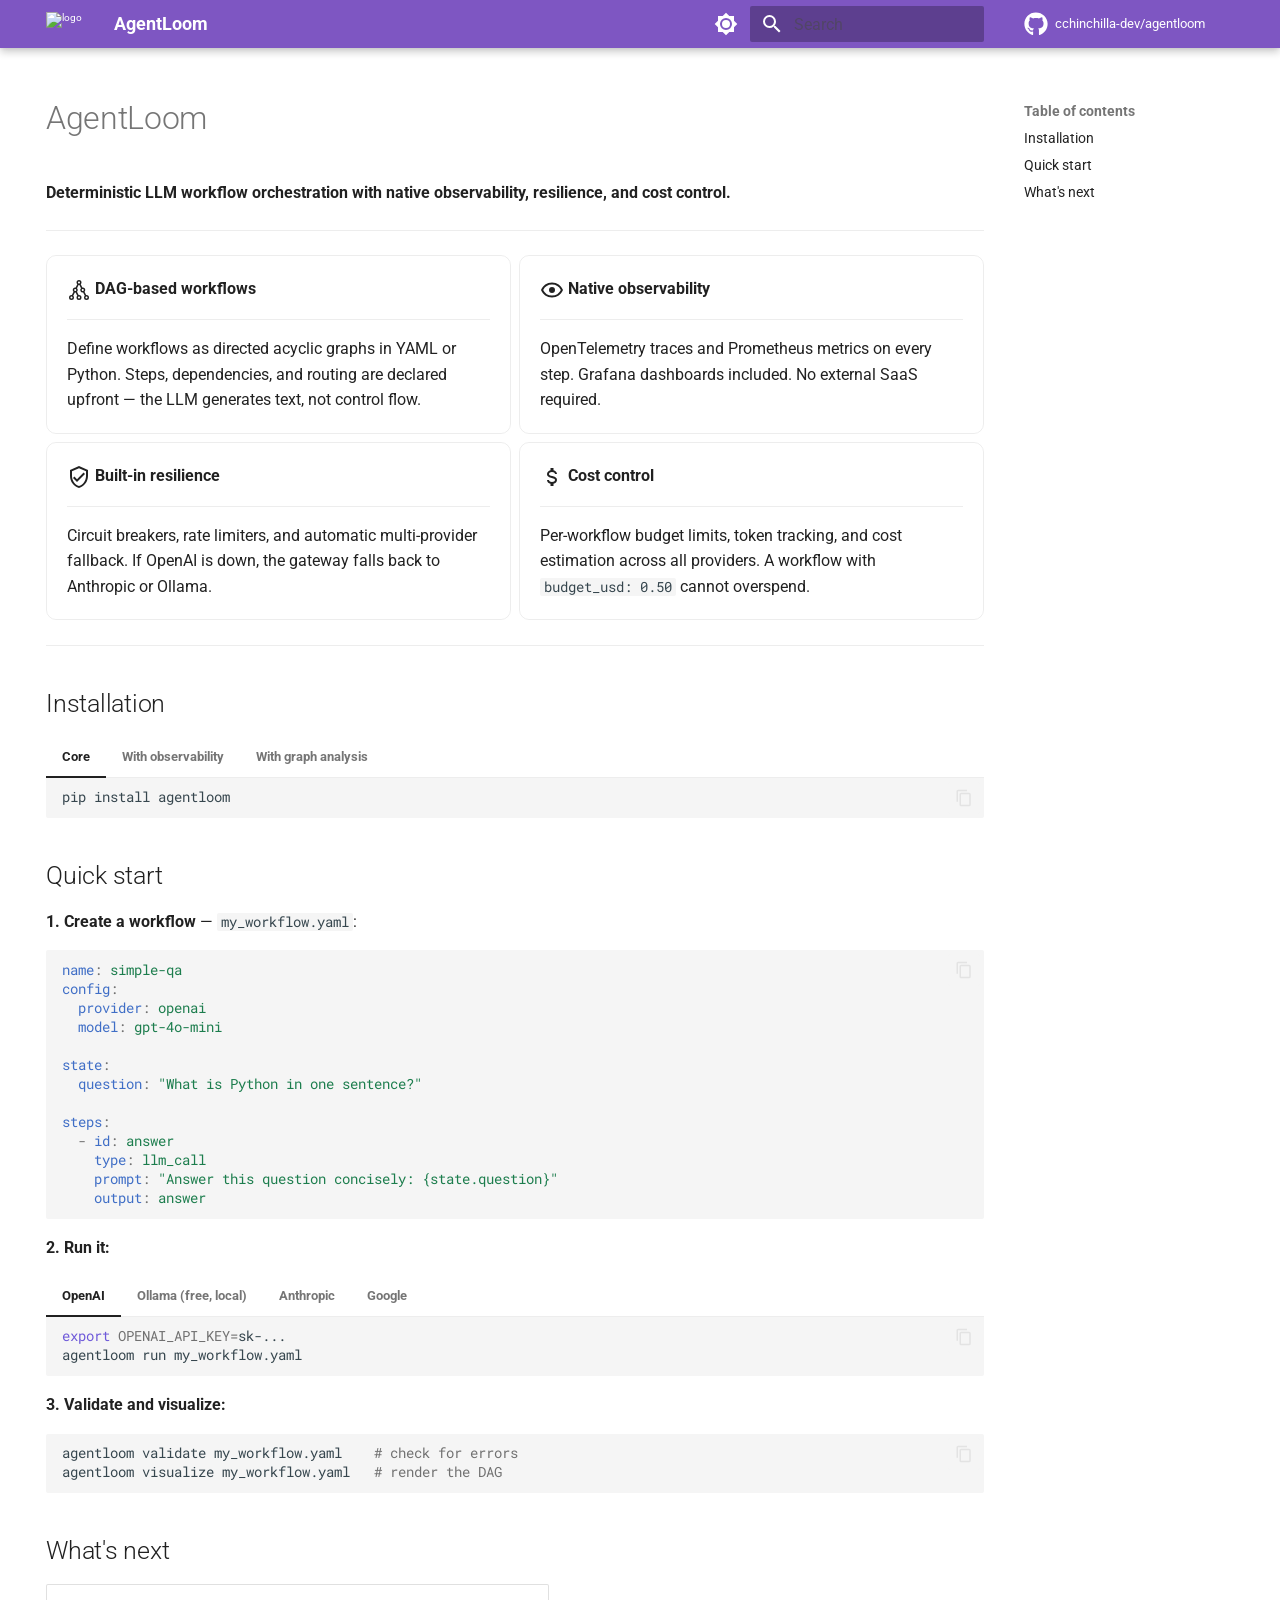
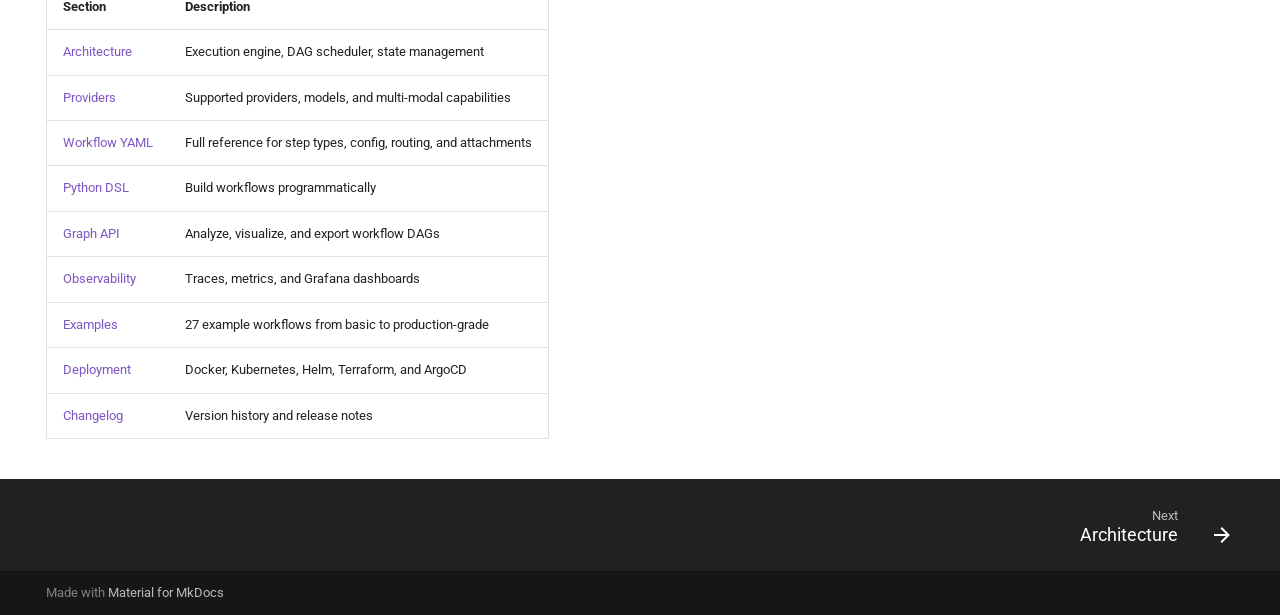
==== index.html @ bf131064 "Deployed 74ec02c with MkDocs version: 1.6.1" ====
<!doctype html>
<html lang="en" class="no-js">
  <head>
    
      <meta charset="utf-8">
      <meta name="viewport" content="width=device-width,initial-scale=1">
      
        <meta name="description" content="Deterministic LLM workflow orchestration with native observability, resilience, and cost control.">
      
      
      
        <link rel="canonical" href="https://cchinchilla-dev.github.io/agentloom/">
      
      
      
        <link rel="next" href="architecture/">
      
      
        
      
      
      <link rel="icon" href="images/logo_transparecy.png">
      <meta name="generator" content="mkdocs-1.6.1, mkdocs-material-9.7.6">
    
    
      
        <title>AgentLoom</title>
      
    
    
      <link rel="stylesheet" href="assets/stylesheets/main.484c7ddc.min.css">
      
        
        <link rel="stylesheet" href="assets/stylesheets/palette.ab4e12ef.min.css">
      
      


    
    
      
    
    
      
        
        
        <link rel="preconnect" href="https://fonts.gstatic.com" crossorigin>
        <link rel="stylesheet" href="https://fonts.googleapis.com/css?family=Roboto:300,300i,400,400i,700,700i%7CRoboto+Mono:400,400i,700,700i&display=fallback">
        <style>:root{--md-text-font:"Roboto";--md-code-font:"Roboto Mono"}</style>
      
    
    
      <link rel="stylesheet" href="stylesheets/extra.css">
    
    <script>__md_scope=new URL(".",location),__md_hash=e=>[...e].reduce(((e,_)=>(e<<5)-e+_.charCodeAt(0)),0),__md_get=(e,_=localStorage,t=__md_scope)=>JSON.parse(_.getItem(t.pathname+"."+e)),__md_set=(e,_,t=localStorage,a=__md_scope)=>{try{t.setItem(a.pathname+"."+e,JSON.stringify(_))}catch(e){}}</script>
    
      

    
    
  </head>
  
  
    
    
      
    
    
    
    
    <body dir="ltr" data-md-color-scheme="default" data-md-color-primary="deep-purple" data-md-color-accent="amber">
  
    
    <input class="md-toggle" data-md-toggle="drawer" type="checkbox" id="__drawer" autocomplete="off">
    <input class="md-toggle" data-md-toggle="search" type="checkbox" id="__search" autocomplete="off">
    <label class="md-overlay" for="__drawer"></label>
    <div data-md-component="skip">
      
        
        <a href="#agentloom" class="md-skip">
          Skip to content
        </a>
      
    </div>
    <div data-md-component="announce">
      
    </div>
    
    
      

  

<header class="md-header md-header--shadow" data-md-component="header">
  <nav class="md-header__inner md-grid" aria-label="Header">
    <a href="." title="AgentLoom" class="md-header__button md-logo" aria-label="AgentLoom" data-md-component="logo">
      
  <img src="images/logo_transparecy.png" alt="logo">

    </a>
    <label class="md-header__button md-icon" for="__drawer">
      
      <svg xmlns="http://www.w3.org/2000/svg" viewBox="0 0 24 24"><path d="M3 6h18v2H3zm0 5h18v2H3zm0 5h18v2H3z"/></svg>
    </label>
    <div class="md-header__title" data-md-component="header-title">
      <div class="md-header__ellipsis">
        <div class="md-header__topic">
          <span class="md-ellipsis">
            AgentLoom
          </span>
        </div>
        <div class="md-header__topic" data-md-component="header-topic">
          <span class="md-ellipsis">
            
              Getting Started
            
          </span>
        </div>
      </div>
    </div>
    
      
        <form class="md-header__option" data-md-component="palette">
  
    
    
    
    <input class="md-option" data-md-color-media="" data-md-color-scheme="default" data-md-color-primary="deep-purple" data-md-color-accent="amber"  aria-label="Switch to dark mode"  type="radio" name="__palette" id="__palette_0">
    
      <label class="md-header__button md-icon" title="Switch to dark mode" for="__palette_1" hidden>
        <svg xmlns="http://www.w3.org/2000/svg" viewBox="0 0 24 24"><path d="M12 8a4 4 0 0 0-4 4 4 4 0 0 0 4 4 4 4 0 0 0 4-4 4 4 0 0 0-4-4m0 10a6 6 0 0 1-6-6 6 6 0 0 1 6-6 6 6 0 0 1 6 6 6 6 0 0 1-6 6m8-9.31V4h-4.69L12 .69 8.69 4H4v4.69L.69 12 4 15.31V20h4.69L12 23.31 15.31 20H20v-4.69L23.31 12z"/></svg>
      </label>
    
  
    
    
    
    <input class="md-option" data-md-color-media="" data-md-color-scheme="slate" data-md-color-primary="deep-purple" data-md-color-accent="amber"  aria-label="Switch to light mode"  type="radio" name="__palette" id="__palette_1">
    
      <label class="md-header__button md-icon" title="Switch to light mode" for="__palette_0" hidden>
        <svg xmlns="http://www.w3.org/2000/svg" viewBox="0 0 24 24"><path d="M12 18c-.89 0-1.74-.2-2.5-.55C11.56 16.5 13 14.42 13 12s-1.44-4.5-3.5-5.45C10.26 6.2 11.11 6 12 6a6 6 0 0 1 6 6 6 6 0 0 1-6 6m8-9.31V4h-4.69L12 .69 8.69 4H4v4.69L.69 12 4 15.31V20h4.69L12 23.31 15.31 20H20v-4.69L23.31 12z"/></svg>
      </label>
    
  
</form>
      
    
    
      <script>var palette=__md_get("__palette");if(palette&&palette.color){if("(prefers-color-scheme)"===palette.color.media){var media=matchMedia("(prefers-color-scheme: light)"),input=document.querySelector(media.matches?"[data-md-color-media='(prefers-color-scheme: light)']":"[data-md-color-media='(prefers-color-scheme: dark)']");palette.color.media=input.getAttribute("data-md-color-media"),palette.color.scheme=input.getAttribute("data-md-color-scheme"),palette.color.primary=input.getAttribute("data-md-color-primary"),palette.color.accent=input.getAttribute("data-md-color-accent")}for(var[key,value]of Object.entries(palette.color))document.body.setAttribute("data-md-color-"+key,value)}</script>
    
    
    
      
      
        <label class="md-header__button md-icon" for="__search">
          
          <svg xmlns="http://www.w3.org/2000/svg" viewBox="0 0 24 24"><path d="M9.5 3A6.5 6.5 0 0 1 16 9.5c0 1.61-.59 3.09-1.56 4.23l.27.27h.79l5 5-1.5 1.5-5-5v-.79l-.27-.27A6.52 6.52 0 0 1 9.5 16 6.5 6.5 0 0 1 3 9.5 6.5 6.5 0 0 1 9.5 3m0 2C7 5 5 7 5 9.5S7 14 9.5 14 14 12 14 9.5 12 5 9.5 5"/></svg>
        </label>
        <div class="md-search" data-md-component="search" role="dialog">
  <label class="md-search__overlay" for="__search"></label>
  <div class="md-search__inner" role="search">
    <form class="md-search__form" name="search">
      <input type="text" class="md-search__input" name="query" aria-label="Search" placeholder="Search" autocapitalize="off" autocorrect="off" autocomplete="off" spellcheck="false" data-md-component="search-query" required>
      <label class="md-search__icon md-icon" for="__search">
        
        <svg xmlns="http://www.w3.org/2000/svg" viewBox="0 0 24 24"><path d="M9.5 3A6.5 6.5 0 0 1 16 9.5c0 1.61-.59 3.09-1.56 4.23l.27.27h.79l5 5-1.5 1.5-5-5v-.79l-.27-.27A6.52 6.52 0 0 1 9.5 16 6.5 6.5 0 0 1 3 9.5 6.5 6.5 0 0 1 9.5 3m0 2C7 5 5 7 5 9.5S7 14 9.5 14 14 12 14 9.5 12 5 9.5 5"/></svg>
        
        <svg xmlns="http://www.w3.org/2000/svg" viewBox="0 0 24 24"><path d="M20 11v2H8l5.5 5.5-1.42 1.42L4.16 12l7.92-7.92L13.5 5.5 8 11z"/></svg>
      </label>
      <nav class="md-search__options" aria-label="Search">
        
        <button type="reset" class="md-search__icon md-icon" title="Clear" aria-label="Clear" tabindex="-1">
          
          <svg xmlns="http://www.w3.org/2000/svg" viewBox="0 0 24 24"><path d="M19 6.41 17.59 5 12 10.59 6.41 5 5 6.41 10.59 12 5 17.59 6.41 19 12 13.41 17.59 19 19 17.59 13.41 12z"/></svg>
        </button>
      </nav>
      
        <div class="md-search__suggest" data-md-component="search-suggest"></div>
      
    </form>
    <div class="md-search__output">
      <div class="md-search__scrollwrap" tabindex="0" data-md-scrollfix>
        <div class="md-search-result" data-md-component="search-result">
          <div class="md-search-result__meta">
            Initializing search
          </div>
          <ol class="md-search-result__list" role="presentation"></ol>
        </div>
      </div>
    </div>
  </div>
</div>
      
    
    
      <div class="md-header__source">
        <a href="https://github.com/cchinchilla-dev/agentloom" title="Go to repository" class="md-source" data-md-component="source">
  <div class="md-source__icon md-icon">
    
    <svg xmlns="http://www.w3.org/2000/svg" viewBox="0 0 512 512"><!--! Font Awesome Free 7.1.0 by @fontawesome - https://fontawesome.com License - https://fontawesome.com/license/free (Icons: CC BY 4.0, Fonts: SIL OFL 1.1, Code: MIT License) Copyright 2025 Fonticons, Inc.--><path d="M173.9 397.4c0 2-2.3 3.6-5.2 3.6-3.3.3-5.6-1.3-5.6-3.6 0-2 2.3-3.6 5.2-3.6 3-.3 5.6 1.3 5.6 3.6m-31.1-4.5c-.7 2 1.3 4.3 4.3 4.9 2.6 1 5.6 0 6.2-2s-1.3-4.3-4.3-5.2c-2.6-.7-5.5.3-6.2 2.3m44.2-1.7c-2.9.7-4.9 2.6-4.6 4.9.3 2 2.9 3.3 5.9 2.6 2.9-.7 4.9-2.6 4.6-4.6-.3-1.9-3-3.2-5.9-2.9M252.8 8C114.1 8 8 113.3 8 252c0 110.9 69.8 205.8 169.5 239.2 12.8 2.3 17.3-5.6 17.3-12.1 0-6.2-.3-40.4-.3-61.4 0 0-70 15-84.7-29.8 0 0-11.4-29.1-27.8-36.6 0 0-22.9-15.7 1.6-15.4 0 0 24.9 2 38.6 25.8 21.9 38.6 58.6 27.5 72.9 20.9 2.3-16 8.8-27.1 16-33.7-55.9-6.2-112.3-14.3-112.3-110.5 0-27.5 7.6-41.3 23.6-58.9-2.6-6.5-11.1-33.3 2.6-67.9 20.9-6.5 69 27 69 27 20-5.6 41.5-8.5 62.8-8.5s42.8 2.9 62.8 8.5c0 0 48.1-33.6 69-27 13.7 34.7 5.2 61.4 2.6 67.9 16 17.7 25.8 31.5 25.8 58.9 0 96.5-58.9 104.2-114.8 110.5 9.2 7.9 17 22.9 17 46.4 0 33.7-.3 75.4-.3 83.6 0 6.5 4.6 14.4 17.3 12.1C436.2 457.8 504 362.9 504 252 504 113.3 391.5 8 252.8 8M105.2 352.9c-1.3 1-1 3.3.7 5.2 1.6 1.6 3.9 2.3 5.2 1 1.3-1 1-3.3-.7-5.2-1.6-1.6-3.9-2.3-5.2-1m-10.8-8.1c-.7 1.3.3 2.9 2.3 3.9 1.6 1 3.6.7 4.3-.7.7-1.3-.3-2.9-2.3-3.9-2-.6-3.6-.3-4.3.7m32.4 35.6c-1.6 1.3-1 4.3 1.3 6.2 2.3 2.3 5.2 2.6 6.5 1 1.3-1.3.7-4.3-1.3-6.2-2.2-2.3-5.2-2.6-6.5-1m-11.4-14.7c-1.6 1-1.6 3.6 0 5.9s4.3 3.3 5.6 2.3c1.6-1.3 1.6-3.9 0-6.2-1.4-2.3-4-3.3-5.6-2"/></svg>
  </div>
  <div class="md-source__repository">
    cchinchilla-dev/agentloom
  </div>
</a>
      </div>
    
  </nav>
  
</header>
    
    <div class="md-container" data-md-component="container">
      
      
        
          
        
      
      <main class="md-main" data-md-component="main">
        <div class="md-main__inner md-grid">
          
            
              
                
              
              <div class="md-sidebar md-sidebar--primary" data-md-component="sidebar" data-md-type="navigation" hidden>
                <div class="md-sidebar__scrollwrap">
                  <div class="md-sidebar__inner">
                    



<nav class="md-nav md-nav--primary" aria-label="Navigation" data-md-level="0">
  <label class="md-nav__title" for="__drawer">
    <a href="." title="AgentLoom" class="md-nav__button md-logo" aria-label="AgentLoom" data-md-component="logo">
      
  <img src="images/logo_transparecy.png" alt="logo">

    </a>
    AgentLoom
  </label>
  
    <div class="md-nav__source">
      <a href="https://github.com/cchinchilla-dev/agentloom" title="Go to repository" class="md-source" data-md-component="source">
  <div class="md-source__icon md-icon">
    
    <svg xmlns="http://www.w3.org/2000/svg" viewBox="0 0 512 512"><!--! Font Awesome Free 7.1.0 by @fontawesome - https://fontawesome.com License - https://fontawesome.com/license/free (Icons: CC BY 4.0, Fonts: SIL OFL 1.1, Code: MIT License) Copyright 2025 Fonticons, Inc.--><path d="M173.9 397.4c0 2-2.3 3.6-5.2 3.6-3.3.3-5.6-1.3-5.6-3.6 0-2 2.3-3.6 5.2-3.6 3-.3 5.6 1.3 5.6 3.6m-31.1-4.5c-.7 2 1.3 4.3 4.3 4.9 2.6 1 5.6 0 6.2-2s-1.3-4.3-4.3-5.2c-2.6-.7-5.5.3-6.2 2.3m44.2-1.7c-2.9.7-4.9 2.6-4.6 4.9.3 2 2.9 3.3 5.9 2.6 2.9-.7 4.9-2.6 4.6-4.6-.3-1.9-3-3.2-5.9-2.9M252.8 8C114.1 8 8 113.3 8 252c0 110.9 69.8 205.8 169.5 239.2 12.8 2.3 17.3-5.6 17.3-12.1 0-6.2-.3-40.4-.3-61.4 0 0-70 15-84.7-29.8 0 0-11.4-29.1-27.8-36.6 0 0-22.9-15.7 1.6-15.4 0 0 24.9 2 38.6 25.8 21.9 38.6 58.6 27.5 72.9 20.9 2.3-16 8.8-27.1 16-33.7-55.9-6.2-112.3-14.3-112.3-110.5 0-27.5 7.6-41.3 23.6-58.9-2.6-6.5-11.1-33.3 2.6-67.9 20.9-6.5 69 27 69 27 20-5.6 41.5-8.5 62.8-8.5s42.8 2.9 62.8 8.5c0 0 48.1-33.6 69-27 13.7 34.7 5.2 61.4 2.6 67.9 16 17.7 25.8 31.5 25.8 58.9 0 96.5-58.9 104.2-114.8 110.5 9.2 7.9 17 22.9 17 46.4 0 33.7-.3 75.4-.3 83.6 0 6.5 4.6 14.4 17.3 12.1C436.2 457.8 504 362.9 504 252 504 113.3 391.5 8 252.8 8M105.2 352.9c-1.3 1-1 3.3.7 5.2 1.6 1.6 3.9 2.3 5.2 1 1.3-1 1-3.3-.7-5.2-1.6-1.6-3.9-2.3-5.2-1m-10.8-8.1c-.7 1.3.3 2.9 2.3 3.9 1.6 1 3.6.7 4.3-.7.7-1.3-.3-2.9-2.3-3.9-2-.6-3.6-.3-4.3.7m32.4 35.6c-1.6 1.3-1 4.3 1.3 6.2 2.3 2.3 5.2 2.6 6.5 1 1.3-1.3.7-4.3-1.3-6.2-2.2-2.3-5.2-2.6-6.5-1m-11.4-14.7c-1.6 1-1.6 3.6 0 5.9s4.3 3.3 5.6 2.3c1.6-1.3 1.6-3.9 0-6.2-1.4-2.3-4-3.3-5.6-2"/></svg>
  </div>
  <div class="md-source__repository">
    cchinchilla-dev/agentloom
  </div>
</a>
    </div>
  
  <ul class="md-nav__list" data-md-scrollfix>
    
      
      
  
  
    
  
  
  
    <li class="md-nav__item md-nav__item--active">
      
      <input class="md-nav__toggle md-toggle" type="checkbox" id="__toc">
      
      
        
      
      
        <label class="md-nav__link md-nav__link--active" for="__toc">
          
  
  
  <span class="md-ellipsis">
    
  
    Getting Started
  

    
  </span>
  
  

          <span class="md-nav__icon md-icon"></span>
        </label>
      
      <a href="." class="md-nav__link md-nav__link--active">
        
  
  
  <span class="md-ellipsis">
    
  
    Getting Started
  

    
  </span>
  
  

      </a>
      
        

<nav class="md-nav md-nav--secondary" aria-label="Table of contents">
  
  
  
    
  
  
    <label class="md-nav__title" for="__toc">
      <span class="md-nav__icon md-icon"></span>
      Table of contents
    </label>
    <ul class="md-nav__list" data-md-component="toc" data-md-scrollfix>
      
        <li class="md-nav__item">
  <a href="#installation" class="md-nav__link">
    <span class="md-ellipsis">
      
        Installation
      
    </span>
  </a>
  
</li>
      
        <li class="md-nav__item">
  <a href="#quick-start" class="md-nav__link">
    <span class="md-ellipsis">
      
        Quick start
      
    </span>
  </a>
  
</li>
      
        <li class="md-nav__item">
  <a href="#whats-next" class="md-nav__link">
    <span class="md-ellipsis">
      
        What's next
      
    </span>
  </a>
  
</li>
      
    </ul>
  
</nav>
      
    </li>
  

    
      
      
  
  
  
  
    <li class="md-nav__item">
      <a href="architecture/" class="md-nav__link">
        
  
  
  <span class="md-ellipsis">
    
  
    Architecture
  

    
  </span>
  
  

      </a>
    </li>
  

    
      
      
  
  
  
  
    <li class="md-nav__item">
      <a href="providers/" class="md-nav__link">
        
  
  
  <span class="md-ellipsis">
    
  
    Providers
  

    
  </span>
  
  

      </a>
    </li>
  

    
      
      
  
  
  
  
    <li class="md-nav__item">
      <a href="workflow-yaml/" class="md-nav__link">
        
  
  
  <span class="md-ellipsis">
    
  
    Workflow YAML
  

    
  </span>
  
  

      </a>
    </li>
  

    
      
      
  
  
  
  
    <li class="md-nav__item">
      <a href="python-dsl/" class="md-nav__link">
        
  
  
  <span class="md-ellipsis">
    
  
    Python DSL
  

    
  </span>
  
  

      </a>
    </li>
  

    
      
      
  
  
  
  
    <li class="md-nav__item">
      <a href="graph-api/" class="md-nav__link">
        
  
  
  <span class="md-ellipsis">
    
  
    Graph API
  

    
  </span>
  
  

      </a>
    </li>
  

    
      
      
  
  
  
  
    <li class="md-nav__item">
      <a href="examples/" class="md-nav__link">
        
  
  
  <span class="md-ellipsis">
    
  
    Examples
  

    
  </span>
  
  

      </a>
    </li>
  

    
      
      
  
  
  
  
    <li class="md-nav__item">
      <a href="testing-and-replay/" class="md-nav__link">
        
  
  
  <span class="md-ellipsis">
    
  
    Testing & Replay
  

    
  </span>
  
  

      </a>
    </li>
  

    
      
      
  
  
  
  
    <li class="md-nav__item">
      <a href="observability/" class="md-nav__link">
        
  
  
  <span class="md-ellipsis">
    
  
    Observability
  

    
  </span>
  
  

      </a>
    </li>
  

    
      
      
  
  
  
  
    <li class="md-nav__item">
      <a href="deployment/" class="md-nav__link">
        
  
  
  <span class="md-ellipsis">
    
  
    Deployment
  

    
  </span>
  
  

      </a>
    </li>
  

    
      
      
  
  
  
  
    <li class="md-nav__item">
      <a href="contributing/" class="md-nav__link">
        
  
  
  <span class="md-ellipsis">
    
  
    Contributing
  

    
  </span>
  
  

      </a>
    </li>
  

    
      
      
  
  
  
  
    <li class="md-nav__item">
      <a href="changelog/" class="md-nav__link">
        
  
  
  <span class="md-ellipsis">
    
  
    Changelog
  

    
  </span>
  
  

      </a>
    </li>
  

    
  </ul>
</nav>
                  </div>
                </div>
              </div>
            
            
              
                
              
              <div class="md-sidebar md-sidebar--secondary" data-md-component="sidebar" data-md-type="toc" >
                <div class="md-sidebar__scrollwrap">
                  <div class="md-sidebar__inner">
                    

<nav class="md-nav md-nav--secondary" aria-label="Table of contents">
  
  
  
    
  
  
    <label class="md-nav__title" for="__toc">
      <span class="md-nav__icon md-icon"></span>
      Table of contents
    </label>
    <ul class="md-nav__list" data-md-component="toc" data-md-scrollfix>
      
        <li class="md-nav__item">
  <a href="#installation" class="md-nav__link">
    <span class="md-ellipsis">
      
        Installation
      
    </span>
  </a>
  
</li>
      
        <li class="md-nav__item">
  <a href="#quick-start" class="md-nav__link">
    <span class="md-ellipsis">
      
        Quick start
      
    </span>
  </a>
  
</li>
      
        <li class="md-nav__item">
  <a href="#whats-next" class="md-nav__link">
    <span class="md-ellipsis">
      
        What's next
      
    </span>
  </a>
  
</li>
      
    </ul>
  
</nav>
                  </div>
                </div>
              </div>
            
          
          
            <div class="md-content" data-md-component="content">
              
              <article class="md-content__inner md-typeset">
                
                  
  



  
  


<h1 id="agentloom">AgentLoom<a class="headerlink" href="#agentloom" title="Permanent link">&para;</a></h1>
<p><strong>Deterministic LLM workflow orchestration with native observability, resilience, and cost control.</strong></p>
<hr />
<div class="grid cards">
<ul>
<li>
<p><span class="twemoji lg middle"><svg xmlns="http://www.w3.org/2000/svg" viewBox="0 0 24 24"><path d="M19.5 17c-.14 0-.26 0-.39.04L17.5 13.8c.45-.45.75-1.09.75-1.8a2.5 2.5 0 0 0-2.5-2.5c-.14 0-.25 0-.4.04L13.74 6.3c.47-.46.76-1.09.76-1.8a2.5 2.5 0 0 0-5 0c0 .7.29 1.34.76 1.79L8.65 9.54c-.15-.04-.26-.04-.4-.04a2.5 2.5 0 0 0-2.5 2.5c0 .71.29 1.34.75 1.79l-1.61 3.25C4.76 17 4.64 17 4.5 17a2.5 2.5 0 0 0 0 5A2.5 2.5 0 0 0 7 19.5c0-.7-.29-1.34-.76-1.79l1.62-3.25c.14.04.26.04.39.04s.25 0 .38-.04l1.63 3.25c-.47.45-.76 1.09-.76 1.79a2.5 2.5 0 0 0 5 0A2.5 2.5 0 0 0 12 17c-.13 0-.26 0-.39.04L10 13.8c.45-.45.75-1.09.75-1.8 0-.7-.29-1.33-.75-1.79l1.61-3.25c.13.04.26.04.39.04s.26 0 .39-.04L14 10.21a2.5 2.5 0 0 0 1.75 4.29c.13 0 .25 0 .38-.04l1.63 3.25c-.47.45-.76 1.09-.76 1.79a2.5 2.5 0 0 0 5 0 2.5 2.5 0 0 0-2.5-2.5m-15 3.5c-.55 0-1-.45-1-1s.45-1 1-1 1 .45 1 1-.45 1-1 1m8.5-1c0 .55-.45 1-1 1s-1-.45-1-1 .45-1 1-1 1 .45 1 1M7.25 12c0-.55.45-1 1-1s1 .45 1 1-.45 1-1 1-1-.45-1-1M11 4.5c0-.55.45-1 1-1s1 .45 1 1-.45 1-1 1-1-.45-1-1m3.75 7.5c0-.55.45-1 1-1s1 .45 1 1-.45 1-1 1-1-.45-1-1m4.75 8.5c-.55 0-1-.45-1-1s.45-1 1-1 1 .45 1 1-.45 1-1 1"/></svg></span> <strong>DAG-based workflows</strong></p>
<hr />
<p>Define workflows as directed acyclic graphs in YAML or Python. Steps, dependencies, and routing are declared upfront — the LLM generates text, not control flow.</p>
</li>
<li>
<p><span class="twemoji lg middle"><svg xmlns="http://www.w3.org/2000/svg" viewBox="0 0 24 24"><path d="M12 9a3 3 0 0 1 3 3 3 3 0 0 1-3 3 3 3 0 0 1-3-3 3 3 0 0 1 3-3m0-4.5c5 0 9.27 3.11 11 7.5-1.73 4.39-6 7.5-11 7.5S2.73 16.39 1 12c1.73-4.39 6-7.5 11-7.5M3.18 12a9.821 9.821 0 0 0 17.64 0 9.821 9.821 0 0 0-17.64 0"/></svg></span> <strong>Native observability</strong></p>
<hr />
<p>OpenTelemetry traces and Prometheus metrics on every step. Grafana dashboards included. No external SaaS required.</p>
</li>
<li>
<p><span class="twemoji lg middle"><svg xmlns="http://www.w3.org/2000/svg" viewBox="0 0 24 24"><path d="M21 11c0 5.55-3.84 10.74-9 12-5.16-1.26-9-6.45-9-12V5l9-4 9 4zm-9 10c3.75-1 7-5.46 7-9.78V6.3l-7-3.12L5 6.3v4.92C5 15.54 8.25 20 12 21m-2-4-4-4 1.41-1.41L10 14.17l6.59-6.59L18 9"/></svg></span> <strong>Built-in resilience</strong></p>
<hr />
<p>Circuit breakers, rate limiters, and automatic multi-provider fallback. If OpenAI is down, the gateway falls back to Anthropic or Ollama.</p>
</li>
<li>
<p><span class="twemoji lg middle"><svg xmlns="http://www.w3.org/2000/svg" viewBox="0 0 24 24"><path d="M7 15h2c0 1.08 1.37 2 3 2s3-.92 3-2c0-1.1-1.04-1.5-3.24-2.03C9.64 12.44 7 11.78 7 9c0-1.79 1.47-3.31 3.5-3.82V3h3v2.18C15.53 5.69 17 7.21 17 9h-2c0-1.08-1.37-2-3-2s-3 .92-3 2c0 1.1 1.04 1.5 3.24 2.03C14.36 11.56 17 12.22 17 15c0 1.79-1.47 3.31-3.5 3.82V21h-3v-2.18C8.47 18.31 7 16.79 7 15"/></svg></span> <strong>Cost control</strong></p>
<hr />
<p>Per-workflow budget limits, token tracking, and cost estimation across all providers. A workflow with <code>budget_usd: 0.50</code> cannot overspend.</p>
</li>
</ul>
</div>
<hr />
<h2 id="installation">Installation<a class="headerlink" href="#installation" title="Permanent link">&para;</a></h2>
<div class="tabbed-set tabbed-alternate" data-tabs="1:3"><input checked="checked" id="__tabbed_1_1" name="__tabbed_1" type="radio" /><input id="__tabbed_1_2" name="__tabbed_1" type="radio" /><input id="__tabbed_1_3" name="__tabbed_1" type="radio" /><div class="tabbed-labels"><label for="__tabbed_1_1">Core</label><label for="__tabbed_1_2">With observability</label><label for="__tabbed_1_3">With graph analysis</label></div>
<div class="tabbed-content">
<div class="tabbed-block">
<div class="highlight"><pre><span></span><code><a id="__codelineno-0-1" name="__codelineno-0-1" href="#__codelineno-0-1"></a>pip<span class="w"> </span>install<span class="w"> </span>agentloom
</code></pre></div>
</div>
<div class="tabbed-block">
<div class="highlight"><pre><span></span><code><a id="__codelineno-1-1" name="__codelineno-1-1" href="#__codelineno-1-1"></a>pip<span class="w"> </span>install<span class="w"> </span>agentloom<span class="o">[</span>all<span class="o">]</span>
</code></pre></div>
</div>
<div class="tabbed-block">
<div class="highlight"><pre><span></span><code><a id="__codelineno-2-1" name="__codelineno-2-1" href="#__codelineno-2-1"></a>pip<span class="w"> </span>install<span class="w"> </span>agentloom<span class="o">[</span>graph<span class="o">]</span>
</code></pre></div>
</div>
</div>
</div>
<h2 id="quick-start">Quick start<a class="headerlink" href="#quick-start" title="Permanent link">&para;</a></h2>
<p><strong>1. Create a workflow</strong> — <code>my_workflow.yaml</code>:</p>
<div class="highlight"><pre><span></span><code><a id="__codelineno-3-1" name="__codelineno-3-1" href="#__codelineno-3-1"></a><span class="nt">name</span><span class="p">:</span><span class="w"> </span><span class="l l-Scalar l-Scalar-Plain">simple-qa</span>
<a id="__codelineno-3-2" name="__codelineno-3-2" href="#__codelineno-3-2"></a><span class="nt">config</span><span class="p">:</span>
<a id="__codelineno-3-3" name="__codelineno-3-3" href="#__codelineno-3-3"></a><span class="w">  </span><span class="nt">provider</span><span class="p">:</span><span class="w"> </span><span class="l l-Scalar l-Scalar-Plain">openai</span>
<a id="__codelineno-3-4" name="__codelineno-3-4" href="#__codelineno-3-4"></a><span class="w">  </span><span class="nt">model</span><span class="p">:</span><span class="w"> </span><span class="l l-Scalar l-Scalar-Plain">gpt-4o-mini</span>
<a id="__codelineno-3-5" name="__codelineno-3-5" href="#__codelineno-3-5"></a>
<a id="__codelineno-3-6" name="__codelineno-3-6" href="#__codelineno-3-6"></a><span class="nt">state</span><span class="p">:</span>
<a id="__codelineno-3-7" name="__codelineno-3-7" href="#__codelineno-3-7"></a><span class="w">  </span><span class="nt">question</span><span class="p">:</span><span class="w"> </span><span class="s">&quot;What</span><span class="nv"> </span><span class="s">is</span><span class="nv"> </span><span class="s">Python</span><span class="nv"> </span><span class="s">in</span><span class="nv"> </span><span class="s">one</span><span class="nv"> </span><span class="s">sentence?&quot;</span>
<a id="__codelineno-3-8" name="__codelineno-3-8" href="#__codelineno-3-8"></a>
<a id="__codelineno-3-9" name="__codelineno-3-9" href="#__codelineno-3-9"></a><span class="nt">steps</span><span class="p">:</span>
<a id="__codelineno-3-10" name="__codelineno-3-10" href="#__codelineno-3-10"></a><span class="w">  </span><span class="p p-Indicator">-</span><span class="w"> </span><span class="nt">id</span><span class="p">:</span><span class="w"> </span><span class="l l-Scalar l-Scalar-Plain">answer</span>
<a id="__codelineno-3-11" name="__codelineno-3-11" href="#__codelineno-3-11"></a><span class="w">    </span><span class="nt">type</span><span class="p">:</span><span class="w"> </span><span class="l l-Scalar l-Scalar-Plain">llm_call</span>
<a id="__codelineno-3-12" name="__codelineno-3-12" href="#__codelineno-3-12"></a><span class="w">    </span><span class="nt">prompt</span><span class="p">:</span><span class="w"> </span><span class="s">&quot;Answer</span><span class="nv"> </span><span class="s">this</span><span class="nv"> </span><span class="s">question</span><span class="nv"> </span><span class="s">concisely:</span><span class="nv"> </span><span class="s">{state.question}&quot;</span>
<a id="__codelineno-3-13" name="__codelineno-3-13" href="#__codelineno-3-13"></a><span class="w">    </span><span class="nt">output</span><span class="p">:</span><span class="w"> </span><span class="l l-Scalar l-Scalar-Plain">answer</span>
</code></pre></div>
<p><strong>2. Run it:</strong></p>
<div class="tabbed-set tabbed-alternate" data-tabs="2:4"><input checked="checked" id="__tabbed_2_1" name="__tabbed_2" type="radio" /><input id="__tabbed_2_2" name="__tabbed_2" type="radio" /><input id="__tabbed_2_3" name="__tabbed_2" type="radio" /><input id="__tabbed_2_4" name="__tabbed_2" type="radio" /><div class="tabbed-labels"><label for="__tabbed_2_1">OpenAI</label><label for="__tabbed_2_2">Ollama (free, local)</label><label for="__tabbed_2_3">Anthropic</label><label for="__tabbed_2_4">Google</label></div>
<div class="tabbed-content">
<div class="tabbed-block">
<div class="highlight"><pre><span></span><code><a id="__codelineno-4-1" name="__codelineno-4-1" href="#__codelineno-4-1"></a><span class="nb">export</span><span class="w"> </span><span class="nv">OPENAI_API_KEY</span><span class="o">=</span>sk-...
<a id="__codelineno-4-2" name="__codelineno-4-2" href="#__codelineno-4-2"></a>agentloom<span class="w"> </span>run<span class="w"> </span>my_workflow.yaml
</code></pre></div>
</div>
<div class="tabbed-block">
<div class="highlight"><pre><span></span><code><a id="__codelineno-5-1" name="__codelineno-5-1" href="#__codelineno-5-1"></a>agentloom<span class="w"> </span>run<span class="w"> </span>my_workflow.yaml<span class="w"> </span>--provider<span class="w"> </span>ollama<span class="w"> </span>--model<span class="w"> </span>phi4
</code></pre></div>
</div>
<div class="tabbed-block">
<div class="highlight"><pre><span></span><code><a id="__codelineno-6-1" name="__codelineno-6-1" href="#__codelineno-6-1"></a><span class="nb">export</span><span class="w"> </span><span class="nv">ANTHROPIC_API_KEY</span><span class="o">=</span>sk-ant-...
<a id="__codelineno-6-2" name="__codelineno-6-2" href="#__codelineno-6-2"></a>agentloom<span class="w"> </span>run<span class="w"> </span>my_workflow.yaml<span class="w"> </span>--provider<span class="w"> </span>anthropic<span class="w"> </span>--model<span class="w"> </span>claude-sonnet-4-20250514
</code></pre></div>
</div>
<div class="tabbed-block">
<div class="highlight"><pre><span></span><code><a id="__codelineno-7-1" name="__codelineno-7-1" href="#__codelineno-7-1"></a><span class="nb">export</span><span class="w"> </span><span class="nv">GOOGLE_API_KEY</span><span class="o">=</span>...
<a id="__codelineno-7-2" name="__codelineno-7-2" href="#__codelineno-7-2"></a>agentloom<span class="w"> </span>run<span class="w"> </span>my_workflow.yaml<span class="w"> </span>--provider<span class="w"> </span>google<span class="w"> </span>--model<span class="w"> </span>gemini-2.5-flash
</code></pre></div>
</div>
</div>
</div>
<p><strong>3. Validate and visualize:</strong></p>
<div class="highlight"><pre><span></span><code><a id="__codelineno-8-1" name="__codelineno-8-1" href="#__codelineno-8-1"></a>agentloom<span class="w"> </span>validate<span class="w"> </span>my_workflow.yaml<span class="w">    </span><span class="c1"># check for errors</span>
<a id="__codelineno-8-2" name="__codelineno-8-2" href="#__codelineno-8-2"></a>agentloom<span class="w"> </span>visualize<span class="w"> </span>my_workflow.yaml<span class="w">   </span><span class="c1"># render the DAG</span>
</code></pre></div>
<h2 id="whats-next">What's next<a class="headerlink" href="#whats-next" title="Permanent link">&para;</a></h2>
<table>
<thead>
<tr>
<th>Section</th>
<th>Description</th>
</tr>
</thead>
<tbody>
<tr>
<td><a href="architecture/">Architecture</a></td>
<td>Execution engine, DAG scheduler, state management</td>
</tr>
<tr>
<td><a href="providers/">Providers</a></td>
<td>Supported providers, models, and multi-modal capabilities</td>
</tr>
<tr>
<td><a href="workflow-yaml/">Workflow YAML</a></td>
<td>Full reference for step types, config, routing, and attachments</td>
</tr>
<tr>
<td><a href="python-dsl/">Python DSL</a></td>
<td>Build workflows programmatically</td>
</tr>
<tr>
<td><a href="graph-api/">Graph API</a></td>
<td>Analyze, visualize, and export workflow DAGs</td>
</tr>
<tr>
<td><a href="observability/">Observability</a></td>
<td>Traces, metrics, and Grafana dashboards</td>
</tr>
<tr>
<td><a href="examples/">Examples</a></td>
<td>27 example workflows from basic to production-grade</td>
</tr>
<tr>
<td><a href="deployment/">Deployment</a></td>
<td>Docker, Kubernetes, Helm, Terraform, and ArgoCD</td>
</tr>
<tr>
<td><a href="changelog/">Changelog</a></td>
<td>Version history and release notes</td>
</tr>
</tbody>
</table>







  
  




  



                
              </article>
            </div>
          
          
  <script>var tabs=__md_get("__tabs");if(Array.isArray(tabs))e:for(var set of document.querySelectorAll(".tabbed-set")){var labels=set.querySelector(".tabbed-labels");for(var tab of tabs)for(var label of labels.getElementsByTagName("label"))if(label.innerText.trim()===tab){var input=document.getElementById(label.htmlFor);input.checked=!0;continue e}}</script>

<script>var target=document.getElementById(location.hash.slice(1));target&&target.name&&(target.checked=target.name.startsWith("__tabbed_"))</script>
        </div>
        
          <button type="button" class="md-top md-icon" data-md-component="top" hidden>
  
  <svg xmlns="http://www.w3.org/2000/svg" viewBox="0 0 24 24"><path d="M13 20h-2V8l-5.5 5.5-1.42-1.42L12 4.16l7.92 7.92-1.42 1.42L13 8z"/></svg>
  Back to top
</button>
        
      </main>
      
        <footer class="md-footer">
  
    
      
        
      
      <nav class="md-footer__inner md-grid" aria-label="Footer" >
        
        
          
          <a href="architecture/" class="md-footer__link md-footer__link--next" aria-label="Next: Architecture">
            <div class="md-footer__title">
              <span class="md-footer__direction">
                Next
              </span>
              <div class="md-ellipsis">
                Architecture
              </div>
            </div>
            <div class="md-footer__button md-icon">
              
              <svg xmlns="http://www.w3.org/2000/svg" viewBox="0 0 24 24"><path d="M4 11v2h12l-5.5 5.5 1.42 1.42L19.84 12l-7.92-7.92L10.5 5.5 16 11z"/></svg>
            </div>
          </a>
        
      </nav>
    
  
  <div class="md-footer-meta md-typeset">
    <div class="md-footer-meta__inner md-grid">
      <div class="md-copyright">
  
  
    Made with
    <a href="https://squidfunk.github.io/mkdocs-material/" target="_blank" rel="noopener">
      Material for MkDocs
    </a>
  
</div>
      
    </div>
  </div>
</footer>
      
    </div>
    <div class="md-dialog" data-md-component="dialog">
      <div class="md-dialog__inner md-typeset"></div>
    </div>
    
    
    
      
      
      <script id="__config" type="application/json">{"annotate": null, "base": ".", "features": ["navigation.sections", "navigation.expand", "navigation.top", "navigation.footer", "content.code.copy", "content.tabs.link", "search.suggest", "search.highlight"], "search": "assets/javascripts/workers/search.2c215733.min.js", "tags": null, "translations": {"clipboard.copied": "Copied to clipboard", "clipboard.copy": "Copy to clipboard", "search.result.more.one": "1 more on this page", "search.result.more.other": "# more on this page", "search.result.none": "No matching documents", "search.result.one": "1 matching document", "search.result.other": "# matching documents", "search.result.placeholder": "Type to start searching", "search.result.term.missing": "Missing", "select.version": "Select version"}, "version": null}</script>
    
    
      <script src="assets/javascripts/bundle.79ae519e.min.js"></script>
      
    
  </body>
</html>
---- assets/stylesheets/main.484c7ddc.min.css ----
@charset "UTF-8";html{-webkit-text-size-adjust:none;-moz-text-size-adjust:none;text-size-adjust:none;box-sizing:border-box}*,:after,:before{box-sizing:inherit}@media (prefers-reduced-motion){*,:after,:before{transition:none!important}}body{margin:0}a,button,input,label{-webkit-tap-highlight-color:transparent}a{color:inherit;text-decoration:none}hr{border:0;box-sizing:initial;display:block;height:.05rem;overflow:visible;padding:0}small{font-size:80%}sub,sup{line-height:1em}img{border-style:none}table{border-collapse:initial;border-spacing:0}td,th{font-weight:400;vertical-align:top}button{background:#0000;border:0;font-family:inherit;font-size:inherit;margin:0;padding:0}input{border:0;outline:none}:root{--md-primary-fg-color:#4051b5;--md-primary-fg-color--light:#5d6cc0;--md-primary-fg-color--dark:#303fa1;--md-primary-bg-color:#fff;--md-primary-bg-color--light:#ffffffb3;--md-accent-fg-color:#526cfe;--md-accent-fg-color--transparent:#526cfe1a;--md-accent-bg-color:#fff;--md-accent-bg-color--light:#ffffffb3}[data-md-color-scheme=default]{color-scheme:light}[data-md-color-scheme=default] img[src$="#gh-dark-mode-only"],[data-md-color-scheme=default] img[src$="#only-dark"]{display:none}:root,[data-md-color-scheme=default]{--md-hue:225deg;--md-default-fg-color:#000000de;--md-default-fg-color--light:#0000008a;--md-default-fg-color--lighter:#00000052;--md-default-fg-color--lightest:#00000012;--md-default-bg-color:#fff;--md-default-bg-color--light:#ffffffb3;--md-default-bg-color--lighter:#ffffff4d;--md-default-bg-color--lightest:#ffffff1f;--md-code-fg-color:#36464e;--md-code-bg-color:#f5f5f5;--md-code-bg-color--light:#f5f5f5b3;--md-code-bg-color--lighter:#f5f5f54d;--md-code-hl-color:#4287ff;--md-code-hl-color--light:#4287ff1a;--md-code-hl-number-color:#d52a2a;--md-code-hl-special-color:#db1457;--md-code-hl-function-color:#a846b9;--md-code-hl-constant-color:#6e59d9;--md-code-hl-keyword-color:#3f6ec6;--md-code-hl-string-color:#1c7d4d;--md-code-hl-name-color:var(--md-code-fg-color);--md-code-hl-operator-color:var(--md-default-fg-color--light);--md-code-hl-punctuation-color:var(--md-default-fg-color--light);--md-code-hl-comment-color:var(--md-default-fg-color--light);--md-code-hl-generic-color:var(--md-default-fg-color--light);--md-code-hl-variable-color:var(--md-default-fg-color--light);--md-typeset-color:var(--md-default-fg-color);--md-typeset-a-color:var(--md-primary-fg-color);--md-typeset-del-color:#f5503d26;--md-typeset-ins-color:#0bd57026;--md-typeset-kbd-color:#fafafa;--md-typeset-kbd-accent-color:#fff;--md-typeset-kbd-border-color:#b8b8b8;--md-typeset-mark-color:#ffff0080;--md-typeset-table-color:#0000001f;--md-typeset-table-color--light:rgba(0,0,0,.035);--md-admonition-fg-color:var(--md-default-fg-color);--md-admonition-bg-color:var(--md-default-bg-color);--md-warning-fg-color:#000000de;--md-warning-bg-color:#ff9;--md-footer-fg-color:#fff;--md-footer-fg-color--light:#ffffffb3;--md-footer-fg-color--lighter:#ffffff73;--md-footer-bg-color:#000000de;--md-footer-bg-color--dark:#00000052;--md-shadow-z1:0 0.2rem 0.5rem #0000000d,0 0 0.05rem #0000001a;--md-shadow-z2:0 0.2rem 0.5rem #0000001a,0 0 0.05rem #00000040;--md-shadow-z3:0 0.2rem 0.5rem #0003,0 0 0.05rem #00000059}.md-icon svg{fill:currentcolor;display:block;height:1.2rem;width:1.2rem}body{-webkit-font-smoothing:antialiased;-moz-osx-font-smoothing:grayscale;--md-text-font-family:var(--md-text-font,_),-apple-system,BlinkMacSystemFont,Helvetica,Arial,sans-serif;--md-code-font-family:var(--md-code-font,_),SFMono-Regular,Consolas,Menlo,monospace}aside,body,input{font-feature-settings:"kern","liga";color:var(--md-typeset-color);font-family:var(--md-text-font-family)}code,kbd,pre{font-feature-settings:"kern";font-family:var(--md-code-font-family)}:root{--md-typeset-table-sort-icon:url('data:image/svg+xml;charset=utf-8,<svg xmlns="http://www.w3.org/2000/svg" viewBox="0 0 24 24"><path d="m18 21-4-4h3V7h-3l4-4 4 4h-3v10h3M2 19v-2h10v2M2 13v-2h7v2M2 7V5h4v2z"/></svg>');--md-typeset-table-sort-icon--asc:url('data:image/svg+xml;charset=utf-8,<svg xmlns="http://www.w3.org/2000/svg" viewBox="0 0 24 24"><path d="M19 17h3l-4 4-4-4h3V3h2M2 17h10v2H2M6 5v2H2V5m0 6h7v2H2z"/></svg>');--md-typeset-table-sort-icon--desc:url('data:image/svg+xml;charset=utf-8,<svg xmlns="http://www.w3.org/2000/svg" viewBox="0 0 24 24"><path d="M19 7h3l-4-4-4 4h3v14h2M2 17h10v2H2M6 5v2H2V5m0 6h7v2H2z"/></svg>')}.md-typeset{-webkit-print-color-adjust:exact;color-adjust:exact;font-size:.8rem;line-height:1.6;overflow-wrap:break-word}@media print{.md-typeset{font-size:.68rem}}.md-typeset blockquote,.md-typeset dl,.md-typeset figure,.md-typeset ol,.md-typeset pre,.md-typeset ul{margin-bottom:1em;margin-top:1em}.md-typeset h1{color:var(--md-default-fg-color--light);font-size:2em;line-height:1.3;margin:0 0 1.25em}.md-typeset h1,.md-typeset h2{font-weight:300;letter-spacing:-.01em}.md-typeset h2{font-size:1.5625em;line-height:1.4;margin:1.6em 0 .64em}.md-typeset h3{font-size:1.25em;font-weight:400;letter-spacing:-.01em;line-height:1.5;margin:1.6em 0 .8em}.md-typeset h2+h3{margin-top:.8em}.md-typeset h4{font-weight:700;letter-spacing:-.01em;margin:1em 0}.md-typeset h5,.md-typeset h6{color:var(--md-default-fg-color--light);font-size:.8em;font-weight:700;letter-spacing:-.01em;margin:1.25em 0}.md-typeset h5{text-transform:uppercase}.md-typeset h5 code{text-transform:none}.md-typeset hr{border-bottom:.05rem solid var(--md-default-fg-color--lightest);display:flow-root;margin:1.5em 0}.md-typeset a{color:var(--md-typeset-a-color);word-break:break-word}.md-typeset a,.md-typeset a:before{transition:color 125ms}.md-typeset a:focus,.md-typeset a:hover{color:var(--md-accent-fg-color)}.md-typeset a:focus code,.md-typeset a:hover code{background-color:var(--md-accent-fg-color--transparent);color:var(--md-accent-fg-color)}.md-typeset a code{color:var(--md-typeset-a-color)}.md-typeset a.focus-visible{outline-color:var(--md-accent-fg-color);outline-offset:.2rem}.md-typeset code,.md-typeset kbd,.md-typeset pre{color:var(--md-code-fg-color);direction:ltr;font-variant-ligatures:none;transition:background-color 125ms}@media print{.md-typeset code,.md-typeset kbd,.md-typeset pre{white-space:pre-wrap}}.md-typeset code{background-color:var(--md-code-bg-color);border-radius:.1rem;-webkit-box-decoration-break:clone;box-decoration-break:clone;font-size:.85em;padding:0 .2941176471em;transition:color 125ms,background-color 125ms;word-break:break-word}.md-typeset code:not(.focus-visible){-webkit-tap-highlight-color:transparent;outline:none}.md-typeset pre{display:flow-root;line-height:1.4;position:relative}.md-typeset pre>code{-webkit-box-decoration-break:slice;box-decoration-break:slice;box-shadow:none;display:block;margin:0;outline-color:var(--md-accent-fg-color);overflow:auto;padding:.7720588235em 1.1764705882em;scrollbar-color:var(--md-default-fg-color--lighter) #0000;scrollbar-width:thin;touch-action:auto;word-break:normal}.md-typeset pre>code:hover{scrollbar-color:var(--md-accent-fg-color) #0000}.md-typeset pre>code::-webkit-scrollbar{height:.2rem;width:.2rem}.md-typeset pre>code::-webkit-scrollbar-thumb{background-color:var(--md-default-fg-color--lighter)}.md-typeset pre>code::-webkit-scrollbar-thumb:hover{background-color:var(--md-accent-fg-color)}.md-typeset kbd{background-color:var(--md-typeset-kbd-color);border-radius:.1rem;box-shadow:0 .1rem 0 .05rem var(--md-typeset-kbd-border-color),0 .1rem 0 var(--md-typeset-kbd-border-color),0 -.1rem .2rem var(--md-typeset-kbd-accent-color) inset;color:var(--md-default-fg-color);display:inline-block;font-size:.75em;padding:0 .6666666667em;vertical-align:text-top;word-break:break-word}.md-typeset mark{background-color:var(--md-typeset-mark-color);-webkit-box-decoration-break:clone;box-decoration-break:clone;color:inherit;word-break:break-word}.md-typeset abbr{cursor:help;text-decoration:none}.md-typeset [data-preview],.md-typeset abbr{border-bottom:.05rem dotted var(--md-default-fg-color--light)}.md-typeset small{opacity:.75}[dir=ltr] .md-typeset sub,[dir=ltr] .md-typeset sup{margin-left:.078125em}[dir=rtl] .md-typeset sub,[dir=rtl] .md-typeset sup{margin-right:.078125em}[dir=ltr] .md-typeset blockquote{padding-left:.6rem}[dir=rtl] .md-typeset blockquote{padding-right:.6rem}[dir=ltr] .md-typeset blockquote{border-left:.2rem solid var(--md-default-fg-color--lighter)}[dir=rtl] .md-typeset blockquote{border-right:.2rem solid var(--md-default-fg-color--lighter)}.md-typeset blockquote{color:var(--md-default-fg-color--light);margin-left:0;margin-right:0}.md-typeset ul{list-style-type:disc}.md-typeset ul[type]{list-style-type:revert-layer}[dir=ltr] .md-typeset ol,[dir=ltr] .md-typeset ul{margin-left:.625em}[dir=rtl] .md-typeset ol,[dir=rtl] .md-typeset ul{margin-right:.625em}.md-typeset ol,.md-typeset ul{padding:0}.md-typeset ol:not([hidden]),.md-typeset ul:not([hidden]){display:flow-root}.md-typeset ol ol,.md-typeset ul ol{list-style-type:lower-alpha}.md-typeset ol ol ol,.md-typeset ul ol ol{list-style-type:lower-roman}.md-typeset ol ol ol ol,.md-typeset ul ol ol ol{list-style-type:upper-alpha}.md-typeset ol ol ol ol ol,.md-typeset ul ol ol ol ol{list-style-type:upper-roman}.md-typeset ol[type],.md-typeset ul[type]{list-style-type:revert-layer}[dir=ltr] .md-typeset ol li,[dir=ltr] .md-typeset ul li{margin-left:1.25em}[dir=rtl] .md-typeset ol li,[dir=rtl] .md-typeset ul li{margin-right:1.25em}.md-typeset ol li,.md-typeset ul li{margin-bottom:.5em}.md-typeset ol li blockquote,.md-typeset ol li p,.md-typeset ul li blockquote,.md-typeset ul li p{margin:.5em 0}.md-typeset ol li:last-child,.md-typeset ul li:last-child{margin-bottom:0}[dir=ltr] .md-typeset ol li ol,[dir=ltr] .md-typeset ol li ul,[dir=ltr] .md-typeset ul li ol,[dir=ltr] .md-typeset ul li ul{margin-left:.625em}[dir=rtl] .md-typeset ol li ol,[dir=rtl] .md-typeset ol li ul,[dir=rtl] .md-typeset ul li ol,[dir=rtl] .md-typeset ul li ul{margin-right:.625em}.md-typeset ol li ol,.md-typeset ol li ul,.md-typeset ul li ol,.md-typeset ul li ul{margin-bottom:.5em;margin-top:.5em}[dir=ltr] .md-typeset dd{margin-left:1.875em}[dir=rtl] .md-typeset dd{margin-right:1.875em}.md-typeset dd{margin-bottom:1.5em;margin-top:1em}.md-typeset img,.md-typeset svg,.md-typeset video{height:auto;max-width:100%}.md-typeset img[align=left]{margin:1em 1em 1em 0}.md-typeset img[align=right]{margin:1em 0 1em 1em}.md-typeset img[align]:only-child{margin-top:0}.md-typeset figure{display:flow-root;margin:1em auto;max-width:100%;text-align:center;width:fit-content}.md-typeset figure img{display:block;margin:0 auto}.md-typeset figcaption{font-style:italic;margin:1em auto;max-width:24rem}.md-typeset iframe{max-width:100%}.md-typeset table:not([class]){background-color:var(--md-default-bg-color);border:.05rem solid var(--md-typeset-table-color);border-radius:.1rem;display:inline-block;font-size:.64rem;max-width:100%;overflow:auto;touch-action:auto}@media print{.md-typeset table:not([class]){display:table}}.md-typeset table:not([class])+*{margin-top:1.5em}.md-typeset table:not([class]) td>:first-child,.md-typeset table:not([class]) th>:first-child{margin-top:0}.md-typeset table:not([class]) td>:last-child,.md-typeset table:not([class]) th>:last-child{margin-bottom:0}.md-typeset table:not([class]) td:not([align]),.md-typeset table:not([class]) th:not([align]){text-align:left}[dir=rtl] .md-typeset table:not([class]) td:not([align]),[dir=rtl] .md-typeset table:not([class]) th:not([align]){text-align:right}.md-typeset table:not([class]) th{font-weight:700;min-width:5rem;padding:.9375em 1.25em;vertical-align:top}.md-typeset table:not([class]) td{border-top:.05rem solid var(--md-typeset-table-color);padding:.9375em 1.25em;vertical-align:top}.md-typeset table:not([class]) tbody tr{transition:background-color 125ms}.md-typeset table:not([class]) tbody tr:hover{background-color:var(--md-typeset-table-color--light);box-shadow:0 .05rem 0 var(--md-default-bg-color) inset}.md-typeset table:not([class]) a{word-break:normal}.md-typeset table th[role=columnheader]{cursor:pointer}[dir=ltr] .md-typeset table th[role=columnheader]:after{margin-left:.5em}[dir=rtl] .md-typeset table th[role=columnheader]:after{margin-right:.5em}.md-typeset table th[role=columnheader]:after{content:"";display:inline-block;height:1.2em;-webkit-mask-image:var(--md-typeset-table-sort-icon);mask-image:var(--md-typeset-table-sort-icon);-webkit-mask-repeat:no-repeat;mask-repeat:no-repeat;-webkit-mask-size:contain;mask-size:contain;transition:background-color 125ms;vertical-align:text-bottom;width:1.2em}.md-typeset table th[role=columnheader]:hover:after{background-color:var(--md-default-fg-color--lighter)}.md-typeset table th[role=columnheader][aria-sort=ascending]:after{background-color:var(--md-default-fg-color--light);-webkit-mask-image:var(--md-typeset-table-sort-icon--asc);mask-image:var(--md-typeset-table-sort-icon--asc)}.md-typeset table th[role=columnheader][aria-sort=descending]:after{background-color:var(--md-default-fg-color--light);-webkit-mask-image:var(--md-typeset-table-sort-icon--desc);mask-image:var(--md-typeset-table-sort-icon--desc)}.md-typeset__scrollwrap{margin:1em -.8rem;overflow-x:auto;touch-action:auto}.md-typeset__table{display:inline-block;margin-bottom:.5em;padding:0 .8rem}@media print{.md-typeset__table{display:block}}html .md-typeset__table table{display:table;margin:0;overflow:hidden;width:100%}@media screen and (max-width:44.984375em){.md-content__inner>pre{margin:1em -.8rem}.md-content__inner>pre code{border-radius:0}}.md-typeset .md-author{border-radius:100%;display:block;flex-shrink:0;height:1.6rem;overflow:hidden;position:relative;transition:color 125ms,transform 125ms;width:1.6rem}.md-typeset .md-author img{display:block}.md-typeset .md-author--more{background:var(--md-default-fg-color--lightest);color:var(--md-default-fg-color--lighter);font-size:.6rem;font-weight:700;line-height:1.6rem;text-align:center}.md-typeset .md-author--long{height:2.4rem;width:2.4rem}.md-typeset a.md-author{transform:scale(1)}.md-typeset a.md-author img{border-radius:100%;filter:grayscale(100%) opacity(75%);transition:filter 125ms}.md-typeset a.md-author:focus,.md-typeset a.md-author:hover{transform:scale(1.1);z-index:1}.md-typeset a.md-author:focus img,.md-typeset a.md-author:hover img{filter:grayscale(0)}.md-banner{background-color:var(--md-footer-bg-color);color:var(--md-footer-fg-color);overflow:auto}@media print{.md-banner{display:none}}.md-banner--warning{background-color:var(--md-warning-bg-color);color:var(--md-warning-fg-color)}.md-banner__inner{font-size:.7rem;margin:.6rem auto;padding:0 .8rem}[dir=ltr] .md-banner__button{float:right}[dir=rtl] .md-banner__button{float:left}.md-banner__button{color:inherit;cursor:pointer;transition:opacity .25s}.no-js .md-banner__button{display:none}.md-banner__button:hover{opacity:.7}html{font-size:125%;height:100%;overflow-x:hidden}@media screen and (min-width:100em){html{font-size:137.5%}}@media screen and (min-width:125em){html{font-size:150%}}body{background-color:var(--md-default-bg-color);display:flex;flex-direction:column;font-size:.5rem;min-height:100%;position:relative;width:100%}@media print{body{display:block}}@media screen and (max-width:59.984375em){body[data-md-scrolllock]{position:fixed}}.md-grid{margin-left:auto;margin-right:auto;max-width:61rem}.md-container{display:flex;flex-direction:column;flex-grow:1}@media print{.md-container{display:block}}.md-main{flex-grow:1}.md-main__inner{display:flex;height:100%;margin-top:1.5rem}.md-ellipsis{overflow:hidden;text-overflow:ellipsis}.md-toggle{display:none}.md-option{height:0;opacity:0;position:absolute;width:0}.md-option:checked+label:not([hidden]){display:block}.md-option.focus-visible+label{outline-color:var(--md-accent-fg-color);outline-style:auto}.md-skip{background-color:var(--md-default-fg-color);border-radius:.1rem;color:var(--md-default-bg-color);font-size:.64rem;margin:.5rem;opacity:0;outline-color:var(--md-accent-fg-color);padding:.3rem .5rem;position:fixed;transform:translateY(.4rem);z-index:-1}.md-skip:focus{opacity:1;transform:translateY(0);transition:transform .25s cubic-bezier(.4,0,.2,1),opacity 175ms 75ms;z-index:10}@page{margin:25mm}:root{--md-clipboard-icon:url('data:image/svg+xml;charset=utf-8,<svg xmlns="http://www.w3.org/2000/svg" viewBox="0 0 24 24"><path d="M19 21H8V7h11m0-2H8a2 2 0 0 0-2 2v14a2 2 0 0 0 2 2h11a2 2 0 0 0 2-2V7a2 2 0 0 0-2-2m-3-4H4a2 2 0 0 0-2 2v14h2V3h12z"/></svg>')}.md-clipboard{border-radius:.1rem;color:var(--md-default-fg-color--lightest);cursor:pointer;height:1.5em;outline-color:var(--md-accent-fg-color);outline-offset:.1rem;transition:color .25s;width:1.5em;z-index:1}@media print{.md-clipboard{display:none}}.md-clipboard:not(.focus-visible){-webkit-tap-highlight-color:transparent;outline:none}:hover>.md-clipboard{color:var(--md-default-fg-color--light)}.md-clipboard:focus,.md-clipboard:hover{color:var(--md-accent-fg-color)}.md-clipboard:after{background-color:currentcolor;content:"";display:block;height:1.125em;margin:0 auto;-webkit-mask-image:var(--md-clipboard-icon);mask-image:var(--md-clipboard-icon);-webkit-mask-position:center;mask-position:center;-webkit-mask-repeat:no-repeat;mask-repeat:no-repeat;-webkit-mask-size:contain;mask-size:contain;width:1.125em}.md-clipboard--inline{cursor:pointer}.md-clipboard--inline code{transition:color .25s,background-color .25s}.md-clipboard--inline:focus code,.md-clipboard--inline:hover code{background-color:var(--md-accent-fg-color--transparent);color:var(--md-accent-fg-color)}:root{--md-code-select-icon:url('data:image/svg+xml;charset=utf-8,<svg xmlns="http://www.w3.org/2000/svg" viewBox="0 0 24 24"><path d="M19 19h-4v2h4c1.1 0 2-.9 2-2v-4h-2m0-12h-4v2h4v4h2V5c0-1.1-.9-2-2-2M5 5h4V3H5c-1.1 0-2 .9-2 2v4h2m0 6H3v4c0 1.1.9 2 2 2h4v-2H5zm2-4h2v2H7zm4 0h2v2h-2zm4 0h2v2h-2zM7 7h2v2H7zm4 0h2v2h-2zm4 0h2v2h-2zm-8 8h2v2H7zm4 0h2v2h-2zm4 0h2v2h-2z"/></svg>');--md-code-copy-icon:url('data:image/svg+xml;charset=utf-8,<svg xmlns="http://www.w3.org/2000/svg" viewBox="0 0 24 24"><path d="M19 21H8V7h11m0-2H8a2 2 0 0 0-2 2v14a2 2 0 0 0 2 2h11a2 2 0 0 0 2-2V7a2 2 0 0 0-2-2m-3-4H4a2 2 0 0 0-2 2v14h2V3h12z"/></svg>')}.md-typeset .md-code__content{display:grid}.md-code__nav{background-color:var(--md-code-bg-color--lighter);border-radius:.1rem;display:flex;gap:.2rem;padding:.2rem;position:absolute;right:.25em;top:.25em;transition:background-color .25s;z-index:1}:hover>.md-code__nav{background-color:var(--md-code-bg-color--light)}.md-code__button{color:var(--md-default-fg-color--lightest);cursor:pointer;display:block;height:1.5em;outline-color:var(--md-accent-fg-color);outline-offset:.1rem;transition:color .25s;width:1.5em}:hover>*>.md-code__button{color:var(--md-default-fg-color--light)}.md-code__button.focus-visible,.md-code__button:hover{color:var(--md-accent-fg-color)}.md-code__button--active{color:var(--md-default-fg-color)!important}.md-code__button:after{background-color:currentcolor;content:"";display:block;height:1.125em;margin:0 auto;-webkit-mask-position:center;mask-position:center;-webkit-mask-repeat:no-repeat;mask-repeat:no-repeat;-webkit-mask-size:contain;mask-size:contain;width:1.125em}.md-code__button[data-md-type=select]:after{-webkit-mask-image:var(--md-code-select-icon);mask-image:var(--md-code-select-icon)}.md-code__button[data-md-type=copy]:after{-webkit-mask-image:var(--md-code-copy-icon);mask-image:var(--md-code-copy-icon)}@keyframes consent{0%{opacity:0;transform:translateY(100%)}to{opacity:1;transform:translateY(0)}}@keyframes overlay{0%{opacity:0}to{opacity:1}}.md-consent__overlay{animation:overlay .25s both;-webkit-backdrop-filter:blur(.1rem);backdrop-filter:blur(.1rem);background-color:#0000008a;height:100%;opacity:1;position:fixed;top:0;width:100%;z-index:5}.md-consent__inner{animation:consent .5s cubic-bezier(.1,.7,.1,1) both;background-color:var(--md-default-bg-color);border:0;border-radius:.1rem;bottom:0;box-shadow:0 0 .2rem #0000001a,0 .2rem .4rem #0003;max-height:100%;overflow:auto;padding:0;position:fixed;width:100%;z-index:5}.md-consent__form{padding:.8rem}.md-consent__settings{display:none;margin:1em 0}input:checked+.md-consent__settings{display:block}.md-consent__controls{margin-bottom:.8rem}.md-typeset .md-consent__controls .md-button{display:inline}@media screen and (max-width:44.984375em){.md-typeset .md-consent__controls .md-button{display:block;margin-top:.4rem;text-align:center;width:100%}}.md-consent label{cursor:pointer}.md-content{flex-grow:1;min-width:0}.md-content__inner{margin:0 .8rem 1.2rem;padding-top:.6rem}@media screen and (min-width:76.25em){[dir=ltr] .md-sidebar--primary:not([hidden])~.md-content>.md-content__inner{margin-left:1.2rem}[dir=ltr] .md-sidebar--secondary:not([hidden])~.md-content>.md-content__inner,[dir=rtl] .md-sidebar--primary:not([hidden])~.md-content>.md-content__inner{margin-right:1.2rem}[dir=rtl] .md-sidebar--secondary:not([hidden])~.md-content>.md-content__inner{margin-left:1.2rem}}.md-content__inner:before{content:"";display:block;height:.4rem}.md-content__inner>:last-child{margin-bottom:0}[dir=ltr] .md-content__button{float:right}[dir=rtl] .md-content__button{float:left}[dir=ltr] .md-content__button{margin-left:.4rem}[dir=rtl] .md-content__button{margin-right:.4rem}.md-content__button{margin:.4rem 0;padding:0}@media print{.md-content__button{display:none}}.md-typeset .md-content__button{color:var(--md-default-fg-color--lighter)}.md-content__button svg{display:inline;vertical-align:top}[dir=rtl] .md-content__button svg{transform:scaleX(-1)}[dir=ltr] .md-dialog{right:.8rem}[dir=rtl] .md-dialog{left:.8rem}.md-dialog{background-color:var(--md-default-fg-color);border-radius:.1rem;bottom:.8rem;box-shadow:var(--md-shadow-z3);min-width:11.1rem;opacity:0;padding:.4rem .6rem;pointer-events:none;position:fixed;transform:translateY(100%);transition:transform 0ms .4s,opacity .4s;z-index:4}@media print{.md-dialog{display:none}}.md-dialog--active{opacity:1;pointer-events:auto;transform:translateY(0);transition:transform .4s cubic-bezier(.075,.85,.175,1),opacity .4s}.md-dialog__inner{color:var(--md-default-bg-color);font-size:.7rem}.md-feedback{margin:2em 0 1em;text-align:center}.md-feedback fieldset{border:none;margin:0;padding:0}.md-feedback__title{font-weight:700;margin:1em auto}.md-feedback__inner{position:relative}.md-feedback__list{display:flex;flex-wrap:wrap;place-content:baseline center;position:relative}.md-feedback__list:hover .md-icon:not(:disabled){color:var(--md-default-fg-color--lighter)}:disabled .md-feedback__list{min-height:1.8rem}.md-feedback__icon{color:var(--md-default-fg-color--light);cursor:pointer;flex-shrink:0;margin:0 .1rem;transition:color 125ms}.md-feedback__icon:not(:disabled).md-icon:hover{color:var(--md-accent-fg-color)}.md-feedback__icon:disabled{color:var(--md-default-fg-color--lightest);pointer-events:none}.md-feedback__note{opacity:0;position:relative;transform:translateY(.4rem);transition:transform .4s cubic-bezier(.1,.7,.1,1),opacity .15s}.md-feedback__note>*{margin:0 auto;max-width:16rem}:disabled .md-feedback__note{opacity:1;transform:translateY(0)}@media print{.md-feedback{display:none}}.md-footer{background-color:var(--md-footer-bg-color);color:var(--md-footer-fg-color)}@media print{.md-footer{display:none}}.md-footer__inner{justify-content:space-between;overflow:auto;padding:.2rem}.md-footer__inner:not([hidden]){display:flex}.md-footer__link{align-items:end;display:flex;flex-grow:0.01;margin-bottom:.4rem;margin-top:1rem;max-width:100%;outline-color:var(--md-accent-fg-color);overflow:hidden;transition:opacity .25s}.md-footer__link:focus,.md-footer__link:hover{opacity:.7}[dir=rtl] .md-footer__link svg{transform:scaleX(-1)}@media screen and (max-width:44.984375em){.md-footer__link--prev{flex-shrink:0}.md-footer__link--prev .md-footer__title{display:none}}[dir=ltr] .md-footer__link--next{margin-left:auto}[dir=rtl] .md-footer__link--next{margin-right:auto}.md-footer__link--next{text-align:right}[dir=rtl] .md-footer__link--next{text-align:left}.md-footer__title{flex-grow:1;font-size:.9rem;margin-bottom:.7rem;max-width:calc(100% - 2.4rem);padding:0 1rem;white-space:nowrap}.md-footer__button{margin:.2rem;padding:.4rem}.md-footer__direction{font-size:.64rem;opacity:.7}.md-footer-meta{background-color:var(--md-footer-bg-color--dark)}.md-footer-meta__inner{display:flex;flex-wrap:wrap;justify-content:space-between;padding:.2rem}html .md-footer-meta.md-typeset a{color:var(--md-footer-fg-color--light)}html .md-footer-meta.md-typeset a:focus,html .md-footer-meta.md-typeset a:hover{color:var(--md-footer-fg-color)}.md-copyright{color:var(--md-footer-fg-color--lighter);font-size:.64rem;margin:auto .6rem;padding:.4rem 0;width:100%}@media screen and (min-width:45em){.md-copyright{width:auto}}.md-copyright__highlight{color:var(--md-footer-fg-color--light)}.md-social{display:inline-flex;gap:.2rem;margin:0 .4rem;padding:.2rem 0 .6rem}@media screen and (min-width:45em){.md-social{padding:.6rem 0}}.md-social__link{display:inline-block;height:1.6rem;text-align:center;width:1.6rem}.md-social__link:before{line-height:1.9}.md-social__link svg{fill:currentcolor;max-height:.8rem;vertical-align:-25%}.md-typeset .md-button{border:.1rem solid;border-radius:.1rem;color:var(--md-primary-fg-color);cursor:pointer;display:inline-block;font-weight:700;padding:.625em 2em;transition:color 125ms,background-color 125ms,border-color 125ms}.md-typeset .md-button--primary{background-color:var(--md-primary-fg-color);border-color:var(--md-primary-fg-color);color:var(--md-primary-bg-color)}.md-typeset .md-button:focus,.md-typeset .md-button:hover{background-color:var(--md-accent-fg-color);border-color:var(--md-accent-fg-color);color:var(--md-accent-bg-color)}[dir=ltr] .md-typeset .md-input{border-top-left-radius:.1rem}[dir=ltr] .md-typeset .md-input,[dir=rtl] .md-typeset .md-input{border-top-right-radius:.1rem}[dir=rtl] .md-typeset .md-input{border-top-left-radius:.1rem}.md-typeset .md-input{border-bottom:.1rem solid var(--md-default-fg-color--lighter);box-shadow:var(--md-shadow-z1);font-size:.8rem;height:1.8rem;padding:0 .6rem;transition:border .25s,box-shadow .25s}.md-typeset .md-input:focus,.md-typeset .md-input:hover{border-bottom-color:var(--md-accent-fg-color);box-shadow:var(--md-shadow-z2)}.md-typeset .md-input--stretch{width:100%}.md-header{background-color:var(--md-primary-fg-color);box-shadow:0 0 .2rem #0000,0 .2rem .4rem #0000;color:var(--md-primary-bg-color);display:block;left:0;position:sticky;right:0;top:0;z-index:4}@media print{.md-header{display:none}}.md-header[hidden]{transform:translateY(-100%);transition:transform .25s cubic-bezier(.8,0,.6,1),box-shadow .25s}.md-header--shadow{box-shadow:0 0 .2rem #0000001a,0 .2rem .4rem #0003;transition:transform .25s cubic-bezier(.1,.7,.1,1),box-shadow .25s}.md-header__inner{align-items:center;display:flex;padding:0 .2rem}.md-header__button{color:currentcolor;cursor:pointer;margin:.2rem;outline-color:var(--md-accent-fg-color);padding:.4rem;position:relative;transition:opacity .25s;vertical-align:middle;z-index:1}.md-header__button:hover{opacity:.7}.md-header__button:not([hidden]){display:inline-block}.md-header__button:not(.focus-visible){-webkit-tap-highlight-color:transparent;outline:none}.md-header__button.md-logo{margin:.2rem;padding:.4rem}@media screen and (max-width:76.234375em){.md-header__button.md-logo{display:none}}.md-header__button.md-logo img,.md-header__button.md-logo svg{fill:currentcolor;display:block;height:1.2rem;width:auto}@media screen and (min-width:60em){.md-header__button[for=__search]{display:none}}.no-js .md-header__button[for=__search]{display:none}[dir=rtl] .md-header__button[for=__search] svg{transform:scaleX(-1)}@media screen and (min-width:76.25em){.md-header__button[for=__drawer]{display:none}}.md-header__topic{display:flex;max-width:100%;position:absolute;transition:transform .4s cubic-bezier(.1,.7,.1,1),opacity .15s;white-space:nowrap}.md-header__topic+.md-header__topic{opacity:0;pointer-events:none;transform:translateX(1.25rem);transition:transform .4s cubic-bezier(1,.7,.1,.1),opacity .15s;z-index:-1}[dir=rtl] .md-header__topic+.md-header__topic{transform:translateX(-1.25rem)}.md-header__topic:first-child{font-weight:700}[dir=ltr] .md-header__title{margin-left:1rem;margin-right:.4rem}[dir=rtl] .md-header__title{margin-left:.4rem;margin-right:1rem}.md-header__title{flex-grow:1;font-size:.9rem;height:2.4rem;line-height:2.4rem}.md-header__title--active .md-header__topic{opacity:0;pointer-events:none;transform:translateX(-1.25rem);transition:transform .4s cubic-bezier(1,.7,.1,.1),opacity .15s;z-index:-1}[dir=rtl] .md-header__title--active .md-header__topic{transform:translateX(1.25rem)}.md-header__title--active .md-header__topic+.md-header__topic{opacity:1;pointer-events:auto;transform:translateX(0);transition:transform .4s cubic-bezier(.1,.7,.1,1),opacity .15s;z-index:0}.md-header__title>.md-header__ellipsis{height:100%;position:relative;width:100%}.md-header__option{display:flex;flex-shrink:0;max-width:100%;transition:max-width 0ms .25s,opacity .25s .25s;white-space:nowrap}[data-md-toggle=search]:checked~.md-header .md-header__option{max-width:0;opacity:0;transition:max-width 0ms,opacity 0ms}.md-header__option>input{bottom:0}.md-header__source{display:none}@media screen and (min-width:60em){[dir=ltr] .md-header__source{margin-left:1rem}[dir=rtl] .md-header__source{margin-right:1rem}.md-header__source{display:block;max-width:11.7rem;width:11.7rem}}@media screen and (min-width:76.25em){[dir=ltr] .md-header__source{margin-left:1.4rem}[dir=rtl] .md-header__source{margin-right:1.4rem}}.md-meta{color:var(--md-default-fg-color--light);font-size:.7rem;line-height:1.3}.md-meta__list{display:inline-flex;flex-wrap:wrap;list-style:none;margin:0;padding:0}.md-meta__item:not(:last-child):after{content:"·";margin-left:.2rem;margin-right:.2rem}.md-meta__link{color:var(--md-typeset-a-color)}.md-meta__link:focus,.md-meta__link:hover{color:var(--md-accent-fg-color)}.md-draft{background-color:#ff1744;border-radius:.125em;color:#fff;display:inline-block;font-weight:700;padding-left:.5714285714em;padding-right:.5714285714em}:root{--md-nav-icon--prev:url('data:image/svg+xml;charset=utf-8,<svg xmlns="http://www.w3.org/2000/svg" viewBox="0 0 24 24"><path d="M20 11v2H8l5.5 5.5-1.42 1.42L4.16 12l7.92-7.92L13.5 5.5 8 11z"/></svg>');--md-nav-icon--next:url('data:image/svg+xml;charset=utf-8,<svg xmlns="http://www.w3.org/2000/svg" viewBox="0 0 24 24"><path d="M8.59 16.58 13.17 12 8.59 7.41 10 6l6 6-6 6z"/></svg>');--md-toc-icon:url('data:image/svg+xml;charset=utf-8,<svg xmlns="http://www.w3.org/2000/svg" viewBox="0 0 24 24"><path d="M3 9h14V7H3zm0 4h14v-2H3zm0 4h14v-2H3zm16 0h2v-2h-2zm0-10v2h2V7zm0 6h2v-2h-2z"/></svg>')}.md-nav{font-size:.7rem;line-height:1.3}.md-nav__title{color:var(--md-default-fg-color--light);display:block;font-weight:700;overflow:hidden;padding:0 .6rem;text-overflow:ellipsis}.md-nav__title .md-nav__button{display:none}.md-nav__title .md-nav__button img{height:100%;width:auto}.md-nav__title .md-nav__button.md-logo img,.md-nav__title .md-nav__button.md-logo svg{fill:currentcolor;display:block;height:2.4rem;max-width:100%;object-fit:contain;width:auto}.md-nav__list{list-style:none;margin:0;padding:0}.md-nav__link{align-items:flex-start;display:flex;gap:.4rem;margin-top:.625em;scroll-snap-align:start;transition:color 125ms}.md-nav__link--passed,.md-nav__link--passed code{color:var(--md-default-fg-color--light)}.md-nav__item .md-nav__link--active,.md-nav__item .md-nav__link--active code{color:var(--md-typeset-a-color)}.md-nav__link .md-ellipsis{position:relative}.md-nav__link .md-ellipsis code{word-break:normal}[dir=ltr] .md-nav__link .md-icon:last-child{margin-left:auto}[dir=rtl] .md-nav__link .md-icon:last-child{margin-right:auto}.md-nav__link .md-typeset{font-size:.7rem;line-height:1.3}.md-nav__link svg{fill:currentcolor;flex-shrink:0;height:1.3em;position:relative}.md-nav__link[for]:focus,.md-nav__link[for]:hover,.md-nav__link[href]:focus,.md-nav__link[href]:hover{color:var(--md-accent-fg-color);cursor:pointer}.md-nav__link[for]:focus code,.md-nav__link[for]:hover code,.md-nav__link[href]:focus code,.md-nav__link[href]:hover code{background-color:var(--md-accent-fg-color--transparent);color:var(--md-accent-fg-color)}.md-nav__link.focus-visible{outline-color:var(--md-accent-fg-color);outline-offset:.2rem}.md-nav--primary .md-nav__link[for=__toc]{display:none}.md-nav--primary .md-nav__link[for=__toc] .md-icon:after{background-color:currentcolor;display:block;height:100%;-webkit-mask-image:var(--md-toc-icon);mask-image:var(--md-toc-icon);width:100%}.md-nav--primary .md-nav__link[for=__toc]~.md-nav{display:none}.md-nav__container>.md-nav__link{margin-top:0}.md-nav__container>.md-nav__link:first-child{flex-grow:1;min-width:0}.md-nav__icon{flex-shrink:0}.md-nav__source{display:none}@media screen and (max-width:76.234375em){.md-nav--primary,.md-nav--primary .md-nav{background-color:var(--md-default-bg-color);display:flex;flex-direction:column;height:100%;left:0;position:absolute;right:0;top:0;z-index:1}.md-nav--primary .md-nav__item,.md-nav--primary .md-nav__title{font-size:.8rem;line-height:1.5}.md-nav--primary .md-nav__title{background-color:var(--md-default-fg-color--lightest);color:var(--md-default-fg-color--light);cursor:pointer;height:5.6rem;line-height:2.4rem;padding:3rem .8rem .2rem;position:relative;white-space:nowrap}[dir=ltr] .md-nav--primary .md-nav__title .md-nav__icon{left:.4rem}[dir=rtl] .md-nav--primary .md-nav__title .md-nav__icon{right:.4rem}.md-nav--primary .md-nav__title .md-nav__icon{display:block;height:1.2rem;margin:.2rem;position:absolute;top:.4rem;width:1.2rem}.md-nav--primary .md-nav__title .md-nav__icon:after{background-color:currentcolor;content:"";display:block;height:100%;-webkit-mask-image:var(--md-nav-icon--prev);mask-image:var(--md-nav-icon--prev);-webkit-mask-position:center;mask-position:center;-webkit-mask-repeat:no-repeat;mask-repeat:no-repeat;-webkit-mask-size:contain;mask-size:contain;width:100%}.md-nav--primary .md-nav__title~.md-nav__list{background-color:var(--md-default-bg-color);box-shadow:0 .05rem 0 var(--md-default-fg-color--lightest) inset;overflow-y:auto;scroll-snap-type:y mandatory;touch-action:pan-y}.md-nav--primary .md-nav__title~.md-nav__list>:first-child{border-top:0}.md-nav--primary .md-nav__title[for=__drawer]{background-color:var(--md-primary-fg-color);color:var(--md-primary-bg-color);font-weight:700}.md-nav--primary .md-nav__title .md-logo{display:block;left:.2rem;margin:.2rem;padding:.4rem;position:absolute;right:.2rem;top:.2rem}.md-nav--primary .md-nav__list{flex:1}.md-nav--primary .md-nav__item{border-top:.05rem solid var(--md-default-fg-color--lightest)}.md-nav--primary .md-nav__item--active>.md-nav__link{color:var(--md-typeset-a-color)}.md-nav--primary .md-nav__item--active>.md-nav__link:focus,.md-nav--primary .md-nav__item--active>.md-nav__link:hover{color:var(--md-accent-fg-color)}.md-nav--primary .md-nav__link{margin-top:0;padding:.6rem .8rem}.md-nav--primary .md-nav__link svg{margin-top:.1em}.md-nav--primary .md-nav__link>.md-nav__link{padding:0}[dir=ltr] .md-nav--primary .md-nav__link .md-nav__icon{margin-right:-.2rem}[dir=rtl] .md-nav--primary .md-nav__link .md-nav__icon{margin-left:-.2rem}.md-nav--primary .md-nav__link .md-nav__icon{font-size:1.2rem;height:1.2rem;width:1.2rem}.md-nav--primary .md-nav__link .md-nav__icon:after{background-color:currentcolor;content:"";display:block;height:100%;-webkit-mask-image:var(--md-nav-icon--next);mask-image:var(--md-nav-icon--next);-webkit-mask-position:center;mask-position:center;-webkit-mask-repeat:no-repeat;mask-repeat:no-repeat;-webkit-mask-size:contain;mask-size:contain;width:100%}[dir=rtl] .md-nav--primary .md-nav__icon:after{transform:scale(-1)}.md-nav--primary .md-nav--secondary .md-nav{background-color:initial;position:static}[dir=ltr] .md-nav--primary .md-nav--secondary .md-nav .md-nav__link{padding-left:1.4rem}[dir=rtl] .md-nav--primary .md-nav--secondary .md-nav .md-nav__link{padding-right:1.4rem}[dir=ltr] .md-nav--primary .md-nav--secondary .md-nav .md-nav .md-nav__link{padding-left:2rem}[dir=rtl] .md-nav--primary .md-nav--secondary .md-nav .md-nav .md-nav__link{padding-right:2rem}[dir=ltr] .md-nav--primary .md-nav--secondary .md-nav .md-nav .md-nav .md-nav__link{padding-left:2.6rem}[dir=rtl] .md-nav--primary .md-nav--secondary .md-nav .md-nav .md-nav .md-nav__link{padding-right:2.6rem}[dir=ltr] .md-nav--primary .md-nav--secondary .md-nav .md-nav .md-nav .md-nav .md-nav__link{padding-left:3.2rem}[dir=rtl] .md-nav--primary .md-nav--secondary .md-nav .md-nav .md-nav .md-nav .md-nav__link{padding-right:3.2rem}.md-nav--secondary{background-color:initial}.md-nav__toggle~.md-nav{display:flex;opacity:0;transform:translateX(100%);transition:transform .25s cubic-bezier(.8,0,.6,1),opacity 125ms 50ms}[dir=rtl] .md-nav__toggle~.md-nav{transform:translateX(-100%)}.md-nav__toggle:checked~.md-nav{opacity:1;transform:translateX(0);transition:transform .25s cubic-bezier(.4,0,.2,1),opacity 125ms 125ms}.md-nav__toggle:checked~.md-nav>.md-nav__list{backface-visibility:hidden}}@media screen and (max-width:59.984375em){.md-nav--primary .md-nav__link[for=__toc]{display:flex}.md-nav--primary .md-nav__link[for=__toc] .md-icon:after{content:""}.md-nav--primary .md-nav__link[for=__toc]+.md-nav__link{display:none}.md-nav--primary .md-nav__link[for=__toc]~.md-nav{display:flex}.md-nav__source{background-color:var(--md-primary-fg-color--dark);color:var(--md-primary-bg-color);display:block;padding:0 .2rem}}@media screen and (min-width:60em) and (max-width:76.234375em){.md-nav--integrated .md-nav__link[for=__toc]{display:flex}.md-nav--integrated .md-nav__link[for=__toc] .md-icon:after{content:""}.md-nav--integrated .md-nav__link[for=__toc]+.md-nav__link{display:none}.md-nav--integrated .md-nav__link[for=__toc]~.md-nav{display:flex}}@media screen and (min-width:60em){.md-nav{margin-bottom:-.4rem}.md-nav--secondary .md-nav__title{background:var(--md-default-bg-color);box-shadow:0 0 .4rem .4rem var(--md-default-bg-color);position:sticky;top:0;z-index:1}.md-nav--secondary .md-nav__title[for=__toc]{scroll-snap-align:start}.md-nav--secondary .md-nav__title .md-nav__icon{display:none}[dir=ltr] .md-nav--secondary .md-nav__list{padding-left:.6rem}[dir=rtl] .md-nav--secondary .md-nav__list{padding-right:.6rem}.md-nav--secondary .md-nav__list{padding-bottom:.4rem}[dir=ltr] .md-nav--secondary .md-nav__item>.md-nav__link{margin-right:.4rem}[dir=rtl] .md-nav--secondary .md-nav__item>.md-nav__link{margin-left:.4rem}}@media screen and (min-width:76.25em){.md-nav{margin-bottom:-.4rem;transition:max-height .25s cubic-bezier(.86,0,.07,1)}.md-nav--primary .md-nav__title{background:var(--md-default-bg-color);box-shadow:0 0 .4rem .4rem var(--md-default-bg-color);position:sticky;top:0;z-index:1}.md-nav--primary .md-nav__title[for=__drawer]{scroll-snap-align:start}.md-nav--primary .md-nav__title .md-nav__icon{display:none}[dir=ltr] .md-nav--primary .md-nav__list{padding-left:.6rem}[dir=rtl] .md-nav--primary .md-nav__list{padding-right:.6rem}.md-nav--primary .md-nav__list{padding-bottom:.4rem}[dir=ltr] .md-nav--primary .md-nav__item>.md-nav__link{margin-right:.4rem}[dir=rtl] .md-nav--primary .md-nav__item>.md-nav__link{margin-left:.4rem}.md-nav__toggle~.md-nav{display:grid;grid-template-rows:minmax(.4rem,0fr);opacity:0;transition:grid-template-rows .25s cubic-bezier(.86,0,.07,1),opacity .25s,visibility 0ms .25s;visibility:collapse}.md-nav__toggle~.md-nav>.md-nav__list{overflow:hidden}.md-nav__toggle.md-toggle--indeterminate~.md-nav,.md-nav__toggle:checked~.md-nav{grid-template-rows:minmax(.4rem,1fr);opacity:1;transition:grid-template-rows .25s cubic-bezier(.86,0,.07,1),opacity .15s .1s,visibility 0ms;visibility:visible}.md-nav__toggle.md-toggle--indeterminate~.md-nav{transition:none}.md-nav__item--nested>.md-nav>.md-nav__title{display:none}.md-nav__item--section{display:block;margin:1.25em 0}.md-nav__item--section:last-child{margin-bottom:0}.md-nav__item--section>.md-nav__link{font-weight:700}.md-nav__item--section>.md-nav__link[for]{color:var(--md-default-fg-color--light)}.md-nav__item--section>.md-nav__link:not(.md-nav__container){pointer-events:none}.md-nav__item--section>.md-nav__link .md-icon,.md-nav__item--section>.md-nav__link>[for]{display:none}[dir=ltr] .md-nav__item--section>.md-nav{margin-left:-.6rem}[dir=rtl] .md-nav__item--section>.md-nav{margin-right:-.6rem}.md-nav__item--section>.md-nav{display:block;opacity:1;visibility:visible}.md-nav__item--section>.md-nav>.md-nav__list>.md-nav__item{padding:0}.md-nav__icon{border-radius:100%;height:.9rem;transition:background-color .25s;width:.9rem}.md-nav__icon:hover{background-color:var(--md-accent-fg-color--transparent)}.md-nav__icon:after{background-color:currentcolor;border-radius:100%;content:"";display:inline-block;height:100%;-webkit-mask-image:var(--md-nav-icon--next);mask-image:var(--md-nav-icon--next);-webkit-mask-position:center;mask-position:center;-webkit-mask-repeat:no-repeat;mask-repeat:no-repeat;-webkit-mask-size:contain;mask-size:contain;transition:transform .25s;vertical-align:-.1rem;width:100%}[dir=rtl] .md-nav__icon:after{transform:rotate(180deg)}.md-nav__item--nested .md-nav__toggle:checked~.md-nav__link .md-nav__icon:after,.md-nav__item--nested .md-toggle--indeterminate~.md-nav__link .md-nav__icon:after{transform:rotate(90deg)}.md-nav--lifted>.md-nav__list>.md-nav__item,.md-nav--lifted>.md-nav__title{display:none}.md-nav--lifted>.md-nav__list>.md-nav__item--active{display:block}.md-nav--lifted>.md-nav__list>.md-nav__item--active>.md-nav__link{background:var(--md-default-bg-color);box-shadow:0 0 .4rem .4rem var(--md-default-bg-color);margin-top:0;position:sticky;top:0;z-index:1}.md-nav--lifted>.md-nav__list>.md-nav__item--active>.md-nav__link:not(.md-nav__container){pointer-events:none}.md-nav--lifted>.md-nav__list>.md-nav__item--active.md-nav__item--section{margin:0}[dir=ltr] .md-nav--lifted>.md-nav__list>.md-nav__item>.md-nav:not(.md-nav--secondary){margin-left:-.6rem}[dir=rtl] .md-nav--lifted>.md-nav__list>.md-nav__item>.md-nav:not(.md-nav--secondary){margin-right:-.6rem}.md-nav--lifted>.md-nav__list>.md-nav__item>[for]{color:var(--md-default-fg-color--light)}.md-nav--lifted .md-nav[data-md-level="1"]{grid-template-rows:minmax(.4rem,1fr);opacity:1;visibility:visible}[dir=ltr] .md-nav--integrated>.md-nav__list>.md-nav__item--active .md-nav--secondary{border-left:.05rem solid var(--md-primary-fg-color)}[dir=rtl] .md-nav--integrated>.md-nav__list>.md-nav__item--active .md-nav--secondary{border-right:.05rem solid var(--md-primary-fg-color)}.md-nav--integrated>.md-nav__list>.md-nav__item--active .md-nav--secondary{display:block;margin-bottom:1.25em;opacity:1;visibility:visible}.md-nav--integrated>.md-nav__list>.md-nav__item--active .md-nav--secondary>.md-nav__list{overflow:visible;padding-bottom:0}.md-nav--integrated>.md-nav__list>.md-nav__item--active .md-nav--secondary>.md-nav__title{display:none}}.md-pagination{font-size:.8rem;font-weight:700;gap:.4rem}.md-pagination,.md-pagination>*{align-items:center;display:flex;justify-content:center}.md-pagination>*{border-radius:.2rem;height:1.8rem;min-width:1.8rem;text-align:center}.md-pagination__current{background-color:var(--md-default-fg-color--lightest);color:var(--md-default-fg-color--light)}.md-pagination__link{transition:color 125ms,background-color 125ms}.md-pagination__link:focus,.md-pagination__link:hover{background-color:var(--md-accent-fg-color--transparent);color:var(--md-accent-fg-color)}.md-pagination__link:focus svg,.md-pagination__link:hover svg{color:var(--md-accent-fg-color)}.md-pagination__link.focus-visible{outline-color:var(--md-accent-fg-color);outline-offset:.2rem}.md-pagination__link svg{fill:currentcolor;color:var(--md-default-fg-color--lighter);display:block;max-height:100%;width:1.2rem}:root{--md-path-icon:url('data:image/svg+xml;charset=utf-8,<svg xmlns="http://www.w3.org/2000/svg" viewBox="0 0 24 24"><path d="M8.59 16.58 13.17 12 8.59 7.41 10 6l6 6-6 6z"/></svg>')}.md-path{font-size:.7rem;margin:0 .8rem;overflow:auto;padding-top:1.2rem}.md-path:not([hidden]){display:block}@media screen and (min-width:76.25em){.md-path{margin:0 1.2rem}}.md-path__list{align-items:center;display:flex;gap:.2rem;list-style:none;margin:0;padding:0}.md-path__item:not(:first-child){display:inline-flex;gap:.2rem;white-space:nowrap}.md-path__item:not(:first-child):before{background-color:var(--md-default-fg-color--lighter);content:"";display:inline;height:.8rem;-webkit-mask-image:var(--md-path-icon);mask-image:var(--md-path-icon);width:.8rem}.md-path__link{align-items:center;color:var(--md-default-fg-color--light);display:flex}.md-path__link:focus,.md-path__link:hover{color:var(--md-accent-fg-color)}:root{--md-post-pin-icon:url('data:image/svg+xml;charset=utf-8,<svg xmlns="http://www.w3.org/2000/svg" viewBox="0 0 24 24"><path d="M16 12V4h1V2H7v2h1v8l-2 2v2h5.2v6h1.6v-6H18v-2z"/></svg>')}.md-post__back{border-bottom:.05rem solid var(--md-default-fg-color--lightest);margin-bottom:1.2rem;padding-bottom:1.2rem}@media screen and (max-width:76.234375em){.md-post__back{display:none}}[dir=rtl] .md-post__back svg{transform:scaleX(-1)}.md-post__authors{display:flex;flex-direction:column;gap:.6rem;margin:0 .6rem 1.2rem}.md-post .md-post__meta a{transition:color 125ms}.md-post .md-post__meta a:focus,.md-post .md-post__meta a:hover{color:var(--md-accent-fg-color)}.md-post__title{color:var(--md-default-fg-color--light);font-weight:700}.md-post--excerpt{margin-bottom:3.2rem}.md-post--excerpt .md-post__header{align-items:center;display:flex;gap:.6rem;min-height:1.6rem}.md-post--excerpt .md-post__authors{align-items:center;display:inline-flex;flex-direction:row;gap:.2rem;margin:0;min-height:2.4rem}[dir=ltr] .md-post--excerpt .md-post__meta .md-meta__list{margin-right:.4rem}[dir=rtl] .md-post--excerpt .md-post__meta .md-meta__list{margin-left:.4rem}.md-post--excerpt .md-post__content>:first-child{--md-scroll-margin:6rem;margin-top:0}.md-post>.md-nav--secondary{margin:1em 0}.md-pin{background:var(--md-default-fg-color--lightest);border-radius:1rem;margin-top:-.05rem;padding:.2rem}.md-pin:after{background-color:currentcolor;content:"";display:block;height:.6rem;margin:0 auto;-webkit-mask-image:var(--md-post-pin-icon);mask-image:var(--md-post-pin-icon);-webkit-mask-position:center;mask-position:center;-webkit-mask-repeat:no-repeat;mask-repeat:no-repeat;-webkit-mask-size:contain;mask-size:contain;width:.6rem}.md-profile{align-items:center;display:flex;font-size:.7rem;gap:.6rem;line-height:1.4;width:100%}.md-profile__description{flex-grow:1}.md-content--post{display:flex}@media screen and (max-width:76.234375em){.md-content--post{flex-flow:column-reverse}}.md-content--post>.md-content__inner{flex-grow:1;min-width:0}@media screen and (min-width:76.25em){[dir=ltr] .md-content--post>.md-content__inner{margin-left:1.2rem}[dir=rtl] .md-content--post>.md-content__inner{margin-right:1.2rem}}@media screen and (max-width:76.234375em){.md-sidebar.md-sidebar--post{padding:0;position:static;width:100%}.md-sidebar.md-sidebar--post .md-sidebar__scrollwrap{overflow:visible}.md-sidebar.md-sidebar--post .md-sidebar__inner{padding:0}.md-sidebar.md-sidebar--post .md-post__meta{margin-left:.6rem;margin-right:.6rem}.md-sidebar.md-sidebar--post .md-nav__item{border:none;display:inline}.md-sidebar.md-sidebar--post .md-nav__list{display:inline-flex;flex-wrap:wrap;gap:.6rem;padding-bottom:.6rem;padding-top:.6rem}.md-sidebar.md-sidebar--post .md-nav__link{padding:0}.md-sidebar.md-sidebar--post .md-nav{height:auto;margin-bottom:0;position:static}}:root{--md-progress-value:0;--md-progress-delay:400ms}.md-progress{background:var(--md-primary-bg-color);height:.075rem;opacity:min(clamp(0,var(--md-progress-value),1),clamp(0,100 - var(--md-progress-value),1));position:fixed;top:0;transform:scaleX(calc(var(--md-progress-value)*1%));transform-origin:left;transition:transform .5s cubic-bezier(.19,1,.22,1),opacity .25s var(--md-progress-delay);width:100%;z-index:4}:root{--md-search-result-icon:url('data:image/svg+xml;charset=utf-8,<svg xmlns="http://www.w3.org/2000/svg" viewBox="0 0 24 24"><path d="M14 2H6a2 2 0 0 0-2 2v16a2 2 0 0 0 2 2h7c-.41-.25-.8-.56-1.14-.9-.33-.33-.61-.7-.86-1.1H6V4h7v5h5v1.18c.71.16 1.39.43 2 .82V8zm6.31 16.9c1.33-2.11.69-4.9-1.4-6.22-2.11-1.33-4.91-.68-6.22 1.4-1.34 2.11-.69 4.89 1.4 6.22 1.46.93 3.32.93 4.79.02L22 23.39 23.39 22zm-3.81.1a2.5 2.5 0 0 1-2.5-2.5 2.5 2.5 0 0 1 2.5-2.5 2.5 2.5 0 0 1 2.5 2.5 2.5 2.5 0 0 1-2.5 2.5"/></svg>')}.md-search{position:relative}@media screen and (min-width:60em){.md-search{padding:.2rem 0}}.no-js .md-search{display:none}.md-search__overlay{opacity:0;z-index:1}@media screen and (max-width:59.984375em){[dir=ltr] .md-search__overlay{left:-2.2rem}[dir=rtl] .md-search__overlay{right:-2.2rem}.md-search__overlay{background-color:var(--md-default-bg-color);border-radius:1rem;height:2rem;overflow:hidden;pointer-events:none;position:absolute;top:-1rem;transform-origin:center;transition:transform .3s .1s,opacity .2s .2s;width:2rem}[data-md-toggle=search]:checked~.md-header .md-search__overlay{opacity:1;transition:transform .4s,opacity .1s}}@media screen and (min-width:60em){[dir=ltr] .md-search__overlay{left:0}[dir=rtl] .md-search__overlay{right:0}.md-search__overlay{background-color:#0000008a;cursor:pointer;height:0;position:fixed;top:0;transition:width 0ms .25s,height 0ms .25s,opacity .25s;width:0}[data-md-toggle=search]:checked~.md-header .md-search__overlay{height:200vh;opacity:1;transition:width 0ms,height 0ms,opacity .25s;width:100%}}@media screen and (max-width:29.984375em){[data-md-toggle=search]:checked~.md-header .md-search__overlay{transform:scale(45)}}@media screen and (min-width:30em) and (max-width:44.984375em){[data-md-toggle=search]:checked~.md-header .md-search__overlay{transform:scale(60)}}@media screen and (min-width:45em) and (max-width:59.984375em){[data-md-toggle=search]:checked~.md-header .md-search__overlay{transform:scale(75)}}.md-search__inner{backface-visibility:hidden}@media screen and (max-width:59.984375em){[dir=ltr] .md-search__inner{left:0}[dir=rtl] .md-search__inner{right:0}.md-search__inner{height:0;opacity:0;overflow:hidden;position:fixed;top:0;transform:translateX(5%);transition:width 0ms .3s,height 0ms .3s,transform .15s cubic-bezier(.4,0,.2,1) .15s,opacity .15s .15s;width:0;z-index:2}[dir=rtl] .md-search__inner{transform:translateX(-5%)}[data-md-toggle=search]:checked~.md-header .md-search__inner{height:100%;opacity:1;transform:translateX(0);transition:width 0ms 0ms,height 0ms 0ms,transform .15s cubic-bezier(.1,.7,.1,1) .15s,opacity .15s .15s;width:100%}}@media screen and (min-width:60em){[dir=ltr] .md-search__inner{float:right}[dir=rtl] .md-search__inner{float:left}.md-search__inner{padding:.1rem 0;position:relative;transition:width .25s cubic-bezier(.1,.7,.1,1);width:11.7rem}}@media screen and (min-width:60em) and (max-width:76.234375em){[data-md-toggle=search]:checked~.md-header .md-search__inner{width:23.4rem}}@media screen and (min-width:76.25em){[data-md-toggle=search]:checked~.md-header .md-search__inner{width:34.4rem}}.md-search__form{background-color:var(--md-default-bg-color);box-shadow:0 0 .6rem #0000;height:2.4rem;position:relative;transition:color .25s,background-color .25s;z-index:2}@media screen and (min-width:60em){.md-search__form{background-color:#00000042;border-radius:.1rem;height:1.8rem}.md-search__form:hover{background-color:#ffffff1f}}[data-md-toggle=search]:checked~.md-header .md-search__form{background-color:var(--md-default-bg-color);border-radius:.1rem .1rem 0 0;box-shadow:0 0 .6rem #00000012;color:var(--md-default-fg-color)}[dir=ltr] .md-search__input{padding-left:3.6rem;padding-right:2.2rem}[dir=rtl] .md-search__input{padding-left:2.2rem;padding-right:3.6rem}.md-search__input{background:#0000;font-size:.9rem;height:100%;position:relative;text-overflow:ellipsis;width:100%;z-index:2}.md-search__input::placeholder{transition:color .25s}.md-search__input::placeholder,.md-search__input~.md-search__icon{color:var(--md-default-fg-color--light)}.md-search__input::-ms-clear{display:none}@media screen and (max-width:59.984375em){.md-search__input{font-size:.9rem;height:2.4rem;width:100%}}@media screen and (min-width:60em){[dir=ltr] .md-search__input{padding-left:2.2rem}[dir=rtl] .md-search__input{padding-right:2.2rem}.md-search__input{color:inherit;font-size:.8rem}.md-search__input::placeholder{color:var(--md-primary-bg-color--light)}.md-search__input+.md-search__icon{color:var(--md-primary-bg-color)}[data-md-toggle=search]:checked~.md-header .md-search__input{text-overflow:clip}[data-md-toggle=search]:checked~.md-header .md-search__input+.md-search__icon{color:var(--md-default-fg-color--light)}[data-md-toggle=search]:checked~.md-header .md-search__input::placeholder{color:#0000}}.md-search__icon{cursor:pointer;display:inline-block;height:1.2rem;transition:color .25s,opacity .25s;width:1.2rem}.md-search__icon:hover{opacity:.7}[dir=ltr] .md-search__icon[for=__search]{left:.5rem}[dir=rtl] .md-search__icon[for=__search]{right:.5rem}.md-search__icon[for=__search]{position:absolute;top:.3rem;z-index:2}[dir=rtl] .md-search__icon[for=__search] svg{transform:scaleX(-1)}@media screen and (max-width:59.984375em){[dir=ltr] .md-search__icon[for=__search]{left:.8rem}[dir=rtl] .md-search__icon[for=__search]{right:.8rem}.md-search__icon[for=__search]{top:.6rem}.md-search__icon[for=__search] svg:first-child{display:none}}@media screen and (min-width:60em){.md-search__icon[for=__search]{pointer-events:none}.md-search__icon[for=__search] svg:last-child{display:none}}[dir=ltr] .md-search__options{right:.5rem}[dir=rtl] .md-search__options{left:.5rem}.md-search__options{pointer-events:none;position:absolute;top:.3rem;z-index:2}@media screen and (max-width:59.984375em){[dir=ltr] .md-search__options{right:.8rem}[dir=rtl] .md-search__options{left:.8rem}.md-search__options{top:.6rem}}[dir=ltr] .md-search__options>.md-icon{margin-left:.2rem}[dir=rtl] .md-search__options>.md-icon{margin-right:.2rem}.md-search__options>.md-icon{color:var(--md-default-fg-color--light);opacity:0;transform:scale(.75);transition:transform .15s cubic-bezier(.1,.7,.1,1),opacity .15s}.md-search__options>.md-icon:not(.focus-visible){-webkit-tap-highlight-color:transparent;outline:none}[data-md-toggle=search]:checked~.md-header .md-search__input:valid~.md-search__options>.md-icon{opacity:1;pointer-events:auto;transform:scale(1)}[data-md-toggle=search]:checked~.md-header .md-search__input:valid~.md-search__options>.md-icon:hover{opacity:.7}[dir=ltr] .md-search__suggest{padding-left:3.6rem;padding-right:2.2rem}[dir=rtl] .md-search__suggest{padding-left:2.2rem;padding-right:3.6rem}.md-search__suggest{align-items:center;color:var(--md-default-fg-color--lighter);display:flex;font-size:.9rem;height:100%;opacity:0;position:absolute;top:0;transition:opacity 50ms;white-space:nowrap;width:100%}@media screen and (min-width:60em){[dir=ltr] .md-search__suggest{padding-left:2.2rem}[dir=rtl] .md-search__suggest{padding-right:2.2rem}.md-search__suggest{font-size:.8rem}}[data-md-toggle=search]:checked~.md-header .md-search__suggest{opacity:1;transition:opacity .3s .1s}[dir=ltr] .md-search__output{border-bottom-left-radius:.1rem}[dir=ltr] .md-search__output,[dir=rtl] .md-search__output{border-bottom-right-radius:.1rem}[dir=rtl] .md-search__output{border-bottom-left-radius:.1rem}.md-search__output{overflow:hidden;position:absolute;width:100%;z-index:1}@media screen and (max-width:59.984375em){.md-search__output{bottom:0;top:2.4rem}}@media screen and (min-width:60em){.md-search__output{opacity:0;top:1.9rem;transition:opacity .4s}[data-md-toggle=search]:checked~.md-header .md-search__output{box-shadow:var(--md-shadow-z3);opacity:1}}.md-search__scrollwrap{backface-visibility:hidden;background-color:var(--md-default-bg-color);height:100%;overflow-y:auto;touch-action:pan-y}@media (-webkit-max-device-pixel-ratio:1),(max-resolution:1dppx){.md-search__scrollwrap{transform:translateZ(0)}}@media screen and (min-width:60em) and (max-width:76.234375em){.md-search__scrollwrap{width:23.4rem}}@media screen and (min-width:76.25em){.md-search__scrollwrap{width:34.4rem}}@media screen and (min-width:60em){.md-search__scrollwrap{max-height:0;scrollbar-color:var(--md-default-fg-color--lighter) #0000;scrollbar-width:thin}[data-md-toggle=search]:checked~.md-header .md-search__scrollwrap{max-height:75vh}.md-search__scrollwrap:hover{scrollbar-color:var(--md-accent-fg-color) #0000}.md-search__scrollwrap::-webkit-scrollbar{height:.2rem;width:.2rem}.md-search__scrollwrap::-webkit-scrollbar-thumb{background-color:var(--md-default-fg-color--lighter)}.md-search__scrollwrap::-webkit-scrollbar-thumb:hover{background-color:var(--md-accent-fg-color)}}.md-search-result{color:var(--md-default-fg-color);word-break:break-word}.md-search-result__meta{background-color:var(--md-default-fg-color--lightest);color:var(--md-default-fg-color--light);font-size:.64rem;line-height:1.8rem;padding:0 .8rem;scroll-snap-align:start}@media screen and (min-width:60em){[dir=ltr] .md-search-result__meta{padding-left:2.2rem}[dir=rtl] .md-search-result__meta{padding-right:2.2rem}}.md-search-result__list{list-style:none;margin:0;padding:0;-webkit-user-select:none;user-select:none}.md-search-result__item{box-shadow:0 -.05rem var(--md-default-fg-color--lightest)}.md-search-result__item:first-child{box-shadow:none}.md-search-result__link{display:block;outline:none;scroll-snap-align:start;transition:background-color .25s}.md-search-result__link:focus,.md-search-result__link:hover{background-color:var(--md-accent-fg-color--transparent)}.md-search-result__link:last-child p:last-child{margin-bottom:.6rem}.md-search-result__more>summary{cursor:pointer;display:block;outline:none;position:sticky;scroll-snap-align:start;top:0;z-index:1}.md-search-result__more>summary::marker{display:none}.md-search-result__more>summary::-webkit-details-marker{display:none}.md-search-result__more>summary>div{color:var(--md-typeset-a-color);font-size:.64rem;padding:.75em .8rem;transition:color .25s,background-color .25s}@media screen and (min-width:60em){[dir=ltr] .md-search-result__more>summary>div{padding-left:2.2rem}[dir=rtl] .md-search-result__more>summary>div{padding-right:2.2rem}}.md-search-result__more>summary:focus>div,.md-search-result__more>summary:hover>div{background-color:var(--md-accent-fg-color--transparent);color:var(--md-accent-fg-color)}.md-search-result__more[open]>summary{background-color:var(--md-default-bg-color)}.md-search-result__article{overflow:hidden;padding:0 .8rem;position:relative}@media screen and (min-width:60em){[dir=ltr] .md-search-result__article{padding-left:2.2rem}[dir=rtl] .md-search-result__article{padding-right:2.2rem}}[dir=ltr] .md-search-result__icon{left:0}[dir=rtl] .md-search-result__icon{right:0}.md-search-result__icon{color:var(--md-default-fg-color--light);height:1.2rem;margin:.5rem;position:absolute;width:1.2rem}@media screen and (max-width:59.984375em){.md-search-result__icon{display:none}}.md-search-result__icon:after{background-color:currentcolor;content:"";display:inline-block;height:100%;-webkit-mask-image:var(--md-search-result-icon);mask-image:var(--md-search-result-icon);-webkit-mask-position:center;mask-position:center;-webkit-mask-repeat:no-repeat;mask-repeat:no-repeat;-webkit-mask-size:contain;mask-size:contain;width:100%}[dir=rtl] .md-search-result__icon:after{transform:scaleX(-1)}.md-search-result .md-typeset{color:var(--md-default-fg-color--light);font-size:.64rem;line-height:1.6}.md-search-result .md-typeset h1{color:var(--md-default-fg-color);font-size:.8rem;font-weight:400;line-height:1.4;margin:.55rem 0}.md-search-result .md-typeset h1 mark{text-decoration:none}.md-search-result .md-typeset h2{color:var(--md-default-fg-color);font-size:.64rem;font-weight:700;line-height:1.6;margin:.5em 0}.md-search-result .md-typeset h2 mark{text-decoration:none}.md-search-result__terms{color:var(--md-default-fg-color);display:block;font-size:.64rem;font-style:italic;margin:.5em 0}.md-search-result mark{background-color:initial;color:var(--md-accent-fg-color);text-decoration:underline}.md-select{position:relative;z-index:1}.md-select__inner{background-color:var(--md-default-bg-color);border-radius:.1rem;box-shadow:var(--md-shadow-z2);color:var(--md-default-fg-color);left:50%;margin-top:.2rem;max-height:0;opacity:0;position:absolute;top:calc(100% - .2rem);transform:translate3d(-50%,.3rem,0);transition:transform .25s 375ms,opacity .25s .25s,max-height 0ms .5s}.md-select:focus-within .md-select__inner,.md-select:hover .md-select__inner{max-height:10rem;opacity:1;transform:translate3d(-50%,0,0);transition:transform .25s cubic-bezier(.1,.7,.1,1),opacity .25s,max-height 0ms}.md-select__inner:after{border-bottom:.2rem solid #0000;border-bottom-color:var(--md-default-bg-color);border-left:.2rem solid #0000;border-right:.2rem solid #0000;border-top:0;content:"";height:0;left:50%;margin-left:-.2rem;margin-top:-.2rem;position:absolute;top:0;width:0}.md-select__list{border-radius:.1rem;font-size:.8rem;list-style-type:none;margin:0;max-height:inherit;overflow:auto;padding:0}.md-select__item{line-height:1.8rem}[dir=ltr] .md-select__link{padding-left:.6rem;padding-right:1.2rem}[dir=rtl] .md-select__link{padding-left:1.2rem;padding-right:.6rem}.md-select__link{cursor:pointer;display:block;outline:none;scroll-snap-align:start;transition:background-color .25s,color .25s;width:100%}.md-select__link:focus,.md-select__link:hover{color:var(--md-accent-fg-color)}.md-select__link:focus{background-color:var(--md-default-fg-color--lightest)}.md-sidebar{align-self:flex-start;flex-shrink:0;padding:1.2rem 0;position:sticky;top:2.4rem;width:12.1rem}@media print{.md-sidebar{display:none}}@media screen and (max-width:76.234375em){[dir=ltr] .md-sidebar--primary{left:-12.1rem}[dir=rtl] .md-sidebar--primary{right:-12.1rem}.md-sidebar--primary{background-color:var(--md-default-bg-color);display:block;height:100%;position:fixed;top:0;transform:translateX(0);transition:transform .25s cubic-bezier(.4,0,.2,1),box-shadow .25s;width:12.1rem;z-index:5}[data-md-toggle=drawer]:checked~.md-container .md-sidebar--primary{box-shadow:var(--md-shadow-z3);transform:translateX(12.1rem)}[dir=rtl] [data-md-toggle=drawer]:checked~.md-container .md-sidebar--primary{transform:translateX(-12.1rem)}.md-sidebar--primary .md-sidebar__scrollwrap{bottom:0;left:0;margin:0;overflow:hidden;position:absolute;right:0;scroll-snap-type:none;top:0}}@media screen and (min-width:76.25em){.md-sidebar{height:0}.no-js .md-sidebar{height:auto}.md-header--lifted~.md-container .md-sidebar{top:4.8rem}}.md-sidebar--secondary{display:none;order:2}@media screen and (min-width:60em){.md-sidebar--secondary{height:0}.no-js .md-sidebar--secondary{height:auto}.md-sidebar--secondary:not([hidden]){display:block}.md-sidebar--secondary .md-sidebar__scrollwrap{touch-action:pan-y}}.md-sidebar__scrollwrap{backface-visibility:hidden;margin:0 .2rem;overflow-y:auto;scrollbar-color:var(--md-default-fg-color--lighter) #0000}@media screen and (min-width:60em){.md-sidebar__scrollwrap{scrollbar-gutter:stable;scrollbar-width:thin}}.md-sidebar__scrollwrap::-webkit-scrollbar{height:.2rem;width:.2rem}.md-sidebar__scrollwrap:focus-within,.md-sidebar__scrollwrap:hover{scrollbar-color:var(--md-accent-fg-color) #0000}.md-sidebar__scrollwrap:focus-within::-webkit-scrollbar-thumb,.md-sidebar__scrollwrap:hover::-webkit-scrollbar-thumb{background-color:var(--md-default-fg-color--lighter)}.md-sidebar__scrollwrap:focus-within::-webkit-scrollbar-thumb:hover,.md-sidebar__scrollwrap:hover::-webkit-scrollbar-thumb:hover{background-color:var(--md-accent-fg-color)}@supports selector(::-webkit-scrollbar){.md-sidebar__scrollwrap{scrollbar-gutter:auto}[dir=ltr] .md-sidebar__inner{padding-right:calc(100% - 11.5rem)}[dir=rtl] .md-sidebar__inner{padding-left:calc(100% - 11.5rem)}}@media screen and (max-width:76.234375em){.md-overlay{background-color:#0000008a;height:0;opacity:0;position:fixed;top:0;transition:width 0ms .25s,height 0ms .25s,opacity .25s;width:0;z-index:5}[data-md-toggle=drawer]:checked~.md-overlay{height:100%;opacity:1;transition:width 0ms,height 0ms,opacity .25s;width:100%}}@keyframes facts{0%{height:0}to{height:.65rem}}@keyframes fact{0%{opacity:0;transform:translateY(100%)}50%{opacity:0}to{opacity:1;transform:translateY(0)}}:root{--md-source-forks-icon:url('data:image/svg+xml;charset=utf-8,<svg xmlns="http://www.w3.org/2000/svg" viewBox="0 0 16 16"><path d="M5 5.372v.878c0 .414.336.75.75.75h4.5a.75.75 0 0 0 .75-.75v-.878a2.25 2.25 0 1 1 1.5 0v.878a2.25 2.25 0 0 1-2.25 2.25h-1.5v2.128a2.251 2.251 0 1 1-1.5 0V8.5h-1.5A2.25 2.25 0 0 1 3.5 6.25v-.878a2.25 2.25 0 1 1 1.5 0M5 3.25a.75.75 0 1 0-1.5 0 .75.75 0 0 0 1.5 0m6.75.75a.75.75 0 1 0 0-1.5.75.75 0 0 0 0 1.5m-3 8.75a.75.75 0 1 0-1.5 0 .75.75 0 0 0 1.5 0"/></svg>');--md-source-repositories-icon:url('data:image/svg+xml;charset=utf-8,<svg xmlns="http://www.w3.org/2000/svg" viewBox="0 0 16 16"><path d="M2 2.5A2.5 2.5 0 0 1 4.5 0h8.75a.75.75 0 0 1 .75.75v12.5a.75.75 0 0 1-.75.75h-2.5a.75.75 0 0 1 0-1.5h1.75v-2h-8a1 1 0 0 0-.714 1.7.75.75 0 1 1-1.072 1.05A2.5 2.5 0 0 1 2 11.5Zm10.5-1h-8a1 1 0 0 0-1 1v6.708A2.5 2.5 0 0 1 4.5 9h8ZM5 12.25a.25.25 0 0 1 .25-.25h3.5a.25.25 0 0 1 .25.25v3.25a.25.25 0 0 1-.4.2l-1.45-1.087a.25.25 0 0 0-.3 0L5.4 15.7a.25.25 0 0 1-.4-.2Z"/></svg>');--md-source-stars-icon:url('data:image/svg+xml;charset=utf-8,<svg xmlns="http://www.w3.org/2000/svg" viewBox="0 0 16 16"><path d="M8 .25a.75.75 0 0 1 .673.418l1.882 3.815 4.21.612a.75.75 0 0 1 .416 1.279l-3.046 2.97.719 4.192a.751.751 0 0 1-1.088.791L8 12.347l-3.766 1.98a.75.75 0 0 1-1.088-.79l.72-4.194L.818 6.374a.75.75 0 0 1 .416-1.28l4.21-.611L7.327.668A.75.75 0 0 1 8 .25m0 2.445L6.615 5.5a.75.75 0 0 1-.564.41l-3.097.45 2.24 2.184a.75.75 0 0 1 .216.664l-.528 3.084 2.769-1.456a.75.75 0 0 1 .698 0l2.77 1.456-.53-3.084a.75.75 0 0 1 .216-.664l2.24-2.183-3.096-.45a.75.75 0 0 1-.564-.41z"/></svg>');--md-source-version-icon:url('data:image/svg+xml;charset=utf-8,<svg xmlns="http://www.w3.org/2000/svg" viewBox="0 0 16 16"><path d="M1 7.775V2.75C1 1.784 1.784 1 2.75 1h5.025c.464 0 .91.184 1.238.513l6.25 6.25a1.75 1.75 0 0 1 0 2.474l-5.026 5.026a1.75 1.75 0 0 1-2.474 0l-6.25-6.25A1.75 1.75 0 0 1 1 7.775m1.5 0c0 .066.026.13.073.177l6.25 6.25a.25.25 0 0 0 .354 0l5.025-5.025a.25.25 0 0 0 0-.354l-6.25-6.25a.25.25 0 0 0-.177-.073H2.75a.25.25 0 0 0-.25.25ZM6 5a1 1 0 1 1 0 2 1 1 0 0 1 0-2"/></svg>')}.md-source{backface-visibility:hidden;display:block;font-size:.65rem;line-height:1.2;outline-color:var(--md-accent-fg-color);transition:opacity .25s;white-space:nowrap}.md-source:hover{opacity:.7}.md-source__icon{display:inline-block;height:2.4rem;vertical-align:middle;width:2rem}[dir=ltr] .md-source__icon svg{margin-left:.6rem}[dir=rtl] .md-source__icon svg{margin-right:.6rem}.md-source__icon svg{margin-top:.6rem}[dir=ltr] .md-source__icon+.md-source__repository{padding-left:2rem}[dir=rtl] .md-source__icon+.md-source__repository{padding-right:2rem}[dir=ltr] .md-source__icon+.md-source__repository{margin-left:-2rem}[dir=rtl] .md-source__icon+.md-source__repository{margin-right:-2rem}[dir=ltr] .md-source__repository{margin-left:.6rem}[dir=rtl] .md-source__repository{margin-right:.6rem}.md-source__repository{display:inline-block;max-width:calc(100% - 1.2rem);overflow:hidden;text-overflow:ellipsis;vertical-align:middle}.md-source__facts{display:flex;font-size:.55rem;gap:.4rem;list-style-type:none;margin:.1rem 0 0;opacity:.75;overflow:hidden;padding:0;width:100%}.md-source__repository--active .md-source__facts{animation:facts .25s ease-in}.md-source__fact{overflow:hidden;text-overflow:ellipsis}.md-source__repository--active .md-source__fact{animation:fact .4s ease-out}[dir=ltr] .md-source__fact:before{margin-right:.1rem}[dir=rtl] .md-source__fact:before{margin-left:.1rem}.md-source__fact:before{background-color:currentcolor;content:"";display:inline-block;height:.6rem;-webkit-mask-position:center;mask-position:center;-webkit-mask-repeat:no-repeat;mask-repeat:no-repeat;-webkit-mask-size:contain;mask-size:contain;vertical-align:text-top;width:.6rem}.md-source__fact:nth-child(1n+2){flex-shrink:0}.md-source__fact--version:before{-webkit-mask-image:var(--md-source-version-icon);mask-image:var(--md-source-version-icon)}.md-source__fact--stars:before{-webkit-mask-image:var(--md-source-stars-icon);mask-image:var(--md-source-stars-icon)}.md-source__fact--forks:before{-webkit-mask-image:var(--md-source-forks-icon);mask-image:var(--md-source-forks-icon)}.md-source__fact--repositories:before{-webkit-mask-image:var(--md-source-repositories-icon);mask-image:var(--md-source-repositories-icon)}.md-source-file{margin:1em 0}[dir=ltr] .md-source-file__fact{margin-right:.6rem}[dir=rtl] .md-source-file__fact{margin-left:.6rem}.md-source-file__fact{align-items:center;color:var(--md-default-fg-color--light);display:inline-flex;font-size:.68rem;gap:.3rem}.md-source-file__fact .md-icon{flex-shrink:0;margin-bottom:.05rem}[dir=ltr] .md-source-file__fact .md-author{float:left}[dir=rtl] .md-source-file__fact .md-author{float:right}.md-source-file__fact .md-author{margin-right:.2rem}.md-source-file__fact svg{width:.9rem}:root{--md-status:url('data:image/svg+xml;charset=utf-8,<svg xmlns="http://www.w3.org/2000/svg" viewBox="0 0 24 24"><path d="M11 9h2V7h-2m1 13c-4.41 0-8-3.59-8-8s3.59-8 8-8 8 3.59 8 8-3.59 8-8 8m0-18A10 10 0 0 0 2 12a10 10 0 0 0 10 10 10 10 0 0 0 10-10A10 10 0 0 0 12 2m-1 15h2v-6h-2z"/></svg>');--md-status--new:url('data:image/svg+xml;charset=utf-8,<svg xmlns="http://www.w3.org/2000/svg" viewBox="0 0 24 24"><path d="m23 12-2.44-2.78.34-3.68-3.61-.82-1.89-3.18L12 3 8.6 1.54 6.71 4.72l-3.61.81.34 3.68L1 12l2.44 2.78-.34 3.69 3.61.82 1.89 3.18L12 21l3.4 1.46 1.89-3.18 3.61-.82-.34-3.68zm-10 5h-2v-2h2zm0-4h-2V7h2z"/></svg>');--md-status--deprecated:url('data:image/svg+xml;charset=utf-8,<svg xmlns="http://www.w3.org/2000/svg" viewBox="0 0 24 24"><path d="M9 3v1H4v2h1v13a2 2 0 0 0 2 2h10a2 2 0 0 0 2-2V6h1V4h-5V3zm0 5h2v9H9zm4 0h2v9h-2z"/></svg>');--md-status--encrypted:url('data:image/svg+xml;charset=utf-8,<svg xmlns="http://www.w3.org/2000/svg" viewBox="0 0 24 24"><path d="M12 1 3 5v6c0 5.55 3.84 10.74 9 12 5.16-1.26 9-6.45 9-12V5zm0 6c1.4 0 2.8 1.1 2.8 2.5V11c.6 0 1.2.6 1.2 1.3v3.5c0 .6-.6 1.2-1.3 1.2H9.2c-.6 0-1.2-.6-1.2-1.3v-3.5c0-.6.6-1.2 1.2-1.2V9.5C9.2 8.1 10.6 7 12 7m0 1.2c-.8 0-1.5.5-1.5 1.3V11h3V9.5c0-.8-.7-1.3-1.5-1.3"/></svg>')}.md-status:after{background-color:var(--md-default-fg-color--light);content:"";display:inline-block;height:1.125em;-webkit-mask-image:var(--md-status);mask-image:var(--md-status);-webkit-mask-position:center;mask-position:center;-webkit-mask-repeat:no-repeat;mask-repeat:no-repeat;-webkit-mask-size:contain;mask-size:contain;vertical-align:text-bottom;width:1.125em}.md-status:hover:after{background-color:currentcolor}.md-status--new:after{-webkit-mask-image:var(--md-status--new);mask-image:var(--md-status--new)}.md-status--deprecated:after{-webkit-mask-image:var(--md-status--deprecated);mask-image:var(--md-status--deprecated)}.md-status--encrypted:after{-webkit-mask-image:var(--md-status--encrypted);mask-image:var(--md-status--encrypted)}.md-tabs{background-color:var(--md-primary-fg-color);color:var(--md-primary-bg-color);display:block;line-height:1.3;overflow:auto;width:100%;z-index:3}@media print{.md-tabs{display:none}}@media screen and (max-width:76.234375em){.md-tabs{display:none}}.md-tabs[hidden]{pointer-events:none}[dir=ltr] .md-tabs__list{margin-left:.2rem}[dir=rtl] .md-tabs__list{margin-right:.2rem}.md-tabs__list{contain:content;display:flex;list-style:none;margin:0;overflow:auto;padding:0;scrollbar-width:none;white-space:nowrap}.md-tabs__list::-webkit-scrollbar{display:none}.md-tabs__item{height:2.4rem;padding-left:.6rem;padding-right:.6rem}.md-tabs__item--active .md-tabs__link{color:inherit;opacity:1}.md-tabs__link{backface-visibility:hidden;display:flex;font-size:.7rem;margin-top:.8rem;opacity:.7;outline-color:var(--md-accent-fg-color);outline-offset:.2rem;transition:transform .4s cubic-bezier(.1,.7,.1,1),opacity .25s}.md-tabs__link:focus,.md-tabs__link:hover{color:inherit;opacity:1}[dir=ltr] .md-tabs__link svg{margin-right:.4rem}[dir=rtl] .md-tabs__link svg{margin-left:.4rem}.md-tabs__link svg{fill:currentcolor;height:1.3em}.md-tabs__item:nth-child(2) .md-tabs__link{transition-delay:20ms}.md-tabs__item:nth-child(3) .md-tabs__link{transition-delay:40ms}.md-tabs__item:nth-child(4) .md-tabs__link{transition-delay:60ms}.md-tabs__item:nth-child(5) .md-tabs__link{transition-delay:80ms}.md-tabs__item:nth-child(6) .md-tabs__link{transition-delay:.1s}.md-tabs__item:nth-child(7) .md-tabs__link{transition-delay:.12s}.md-tabs__item:nth-child(8) .md-tabs__link{transition-delay:.14s}.md-tabs__item:nth-child(9) .md-tabs__link{transition-delay:.16s}.md-tabs__item:nth-child(10) .md-tabs__link{transition-delay:.18s}.md-tabs__item:nth-child(11) .md-tabs__link{transition-delay:.2s}.md-tabs__item:nth-child(12) .md-tabs__link{transition-delay:.22s}.md-tabs__item:nth-child(13) .md-tabs__link{transition-delay:.24s}.md-tabs__item:nth-child(14) .md-tabs__link{transition-delay:.26s}.md-tabs__item:nth-child(15) .md-tabs__link{transition-delay:.28s}.md-tabs__item:nth-child(16) .md-tabs__link{transition-delay:.3s}.md-tabs[hidden] .md-tabs__link{opacity:0;transform:translateY(50%);transition:transform 0ms .1s,opacity .1s}:root{--md-tag-icon:url('data:image/svg+xml;charset=utf-8,<svg xmlns="http://www.w3.org/2000/svg" viewBox="0 0 24 24"><path d="m5.41 21 .71-4h-4l.35-2h4l1.06-6h-4l.35-2h4l.71-4h2l-.71 4h6l.71-4h2l-.71 4h4l-.35 2h-4l-1.06 6h4l-.35 2h-4l-.71 4h-2l.71-4h-6l-.71 4zM9.53 9l-1.06 6h6l1.06-6z"/></svg>')}.md-typeset .md-tags:not([hidden]){display:inline-flex;flex-wrap:wrap;gap:.5em;margin-bottom:.75em;margin-top:-.125em}.md-typeset .md-tag{align-items:center;background:var(--md-default-fg-color--lightest);border-radius:2.4rem;display:inline-flex;font-size:.64rem;font-size:min(.8em,.64rem);font-weight:700;gap:.5em;letter-spacing:normal;line-height:1.6;padding:.3125em .78125em}.md-typeset .md-tag[href]{-webkit-tap-highlight-color:transparent;color:inherit;outline:none;transition:color 125ms,background-color 125ms}.md-typeset .md-tag[href]:focus,.md-typeset .md-tag[href]:hover{background-color:var(--md-accent-fg-color);color:var(--md-accent-bg-color)}[id]>.md-typeset .md-tag{vertical-align:text-top}.md-typeset .md-tag-shadow{opacity:.5}.md-typeset .md-tag-icon:before{background-color:var(--md-default-fg-color--lighter);content:"";display:inline-block;height:1.2em;-webkit-mask-image:var(--md-tag-icon);mask-image:var(--md-tag-icon);-webkit-mask-position:center;mask-position:center;-webkit-mask-repeat:no-repeat;mask-repeat:no-repeat;-webkit-mask-size:contain;mask-size:contain;transition:background-color 125ms;vertical-align:text-bottom;width:1.2em}.md-typeset .md-tag-icon[href]:focus:before,.md-typeset .md-tag-icon[href]:hover:before{background-color:var(--md-accent-bg-color)}@keyframes pulse{0%{transform:scale(.95)}75%{transform:scale(1)}to{transform:scale(.95)}}:root{--md-annotation-bg-icon:url('data:image/svg+xml;charset=utf-8,<svg xmlns="http://www.w3.org/2000/svg" viewBox="0 0 24 24"><path d="M12 2A10 10 0 0 0 2 12a10 10 0 0 0 10 10 10 10 0 0 0 10-10A10 10 0 0 0 12 2"/></svg>');--md-annotation-icon:url('data:image/svg+xml;charset=utf-8,<svg xmlns="http://www.w3.org/2000/svg" viewBox="0 0 24 24"><path d="M17 13h-4v4h-2v-4H7v-2h4V7h2v4h4m-5-9A10 10 0 0 0 2 12a10 10 0 0 0 10 10 10 10 0 0 0 10-10A10 10 0 0 0 12 2"/></svg>')}.md-tooltip{backface-visibility:hidden;background-color:var(--md-default-bg-color);border-radius:.1rem;box-shadow:var(--md-shadow-z2);color:var(--md-default-fg-color);font-family:var(--md-text-font-family);left:clamp(var(--md-tooltip-0,0rem) + .8rem,var(--md-tooltip-x),100vw + var(--md-tooltip-0,0rem) + .8rem - var(--md-tooltip-width) - 2 * .8rem);max-width:calc(100vw - 1.6rem);opacity:0;position:absolute;top:var(--md-tooltip-y);transform:translateY(-.4rem);transition:transform 0ms .25s,opacity .25s,z-index .25s;width:var(--md-tooltip-width);z-index:0}.md-tooltip--active{opacity:1;transform:translateY(0);transition:transform .25s cubic-bezier(.1,.7,.1,1),opacity .25s,z-index 0ms;z-index:2}.md-tooltip--inline{font-weight:700;-webkit-user-select:none;user-select:none;width:auto}.md-tooltip--inline:not(.md-tooltip--active){transform:translateY(.2rem) scale(.9)}.md-tooltip--inline .md-tooltip__inner{font-size:.5rem;padding:.2rem .4rem}[hidden]+.md-tooltip--inline{display:none}.focus-visible>.md-tooltip,.md-tooltip:target{outline:var(--md-accent-fg-color) auto}.md-tooltip__inner{font-size:.64rem;padding:.8rem}.md-tooltip__inner.md-typeset>:first-child{margin-top:0}.md-tooltip__inner.md-typeset>:last-child{margin-bottom:0}.md-annotation{font-style:normal;font-weight:400;outline:none;text-align:initial;vertical-align:text-bottom;white-space:normal}[dir=rtl] .md-annotation{direction:rtl}code .md-annotation{font-family:var(--md-code-font-family);font-size:inherit}.md-annotation:not([hidden]){display:inline-block;line-height:1.25}.md-annotation__index{border-radius:.01px;cursor:pointer;display:inline-block;margin-left:.4ch;margin-right:.4ch;outline:none;overflow:hidden;position:relative;-webkit-user-select:none;user-select:none;vertical-align:text-top;z-index:0}.md-annotation .md-annotation__index{transition:z-index .25s}@media screen{.md-annotation__index{width:2.2ch}[data-md-visible]>.md-annotation__index{animation:pulse 2s infinite}.md-annotation__index:before{background:var(--md-default-bg-color);-webkit-mask-image:var(--md-annotation-bg-icon);mask-image:var(--md-annotation-bg-icon)}.md-annotation__index:after,.md-annotation__index:before{content:"";height:2.2ch;-webkit-mask-position:center;mask-position:center;-webkit-mask-repeat:no-repeat;mask-repeat:no-repeat;-webkit-mask-size:contain;mask-size:contain;position:absolute;top:-.1ch;width:2.2ch;z-index:-1}.md-annotation__index:after{background-color:var(--md-default-fg-color--lighter);-webkit-mask-image:var(--md-annotation-icon);mask-image:var(--md-annotation-icon);transform:scale(1.0001);transition:background-color .25s,transform .25s}.md-tooltip--active+.md-annotation__index:after{transform:rotate(45deg)}.md-tooltip--active+.md-annotation__index:after,:hover>.md-annotation__index:after{background-color:var(--md-accent-fg-color)}}.md-tooltip--active+.md-annotation__index{animation-play-state:paused;transition-duration:0ms;z-index:2}.md-annotation__index [data-md-annotation-id]{display:inline-block}@media print{.md-annotation__index [data-md-annotation-id]{background:var(--md-default-fg-color--lighter);border-radius:2ch;color:var(--md-default-bg-color);font-weight:700;padding:0 .6ch;white-space:nowrap}.md-annotation__index [data-md-annotation-id]:after{content:attr(data-md-annotation-id)}}.md-typeset .md-annotation-list{counter-reset:annotation;list-style:none!important}.md-typeset .md-annotation-list li{position:relative}[dir=ltr] .md-typeset .md-annotation-list li:before{left:-2.125em}[dir=rtl] .md-typeset .md-annotation-list li:before{right:-2.125em}.md-typeset .md-annotation-list li:before{background:var(--md-default-fg-color--lighter);border-radius:2ch;color:var(--md-default-bg-color);content:counter(annotation);counter-increment:annotation;font-size:.8875em;font-weight:700;height:2ch;line-height:1.25;min-width:2ch;padding:0 .6ch;position:absolute;text-align:center;top:.25em}:root{--md-tooltip-width:20rem;--md-tooltip-tail:0.3rem}.md-tooltip2{backface-visibility:hidden;color:var(--md-default-fg-color);font-family:var(--md-text-font-family);opacity:0;pointer-events:none;position:absolute;top:calc(var(--md-tooltip-host-y) + var(--md-tooltip-y));transform:translateY(-.4rem);transform-origin:calc(var(--md-tooltip-host-x) + var(--md-tooltip-x)) 0;transition:transform 0ms .25s,opacity .25s,z-index .25s;width:100%;z-index:0}.md-tooltip2:before{border-left:var(--md-tooltip-tail) solid #0000;border-right:var(--md-tooltip-tail) solid #0000;content:"";display:block;left:clamp(1.5 * .8rem,var(--md-tooltip-host-x) + var(--md-tooltip-x) - var(--md-tooltip-tail),100vw - 2 * var(--md-tooltip-tail) - 1.5 * .8rem);position:absolute;z-index:1}.md-tooltip2--top:before{border-top:var(--md-tooltip-tail) solid var(--md-default-bg-color);bottom:calc(var(--md-tooltip-tail)*-1 + .025rem);filter:drop-shadow(0 1px 0 hsla(0,0%,0%,.05))}.md-tooltip2--bottom:before{border-bottom:var(--md-tooltip-tail) solid var(--md-default-bg-color);filter:drop-shadow(0 -1px 0 hsla(0,0%,0%,.05));top:calc(var(--md-tooltip-tail)*-1 + .025rem)}.md-tooltip2--active{opacity:1;transform:translateY(0);transition:transform .4s cubic-bezier(0,1,.5,1),opacity .25s,z-index 0ms;z-index:2}.md-tooltip2__inner{scrollbar-gutter:stable;background-color:var(--md-default-bg-color);border-radius:.1rem;box-shadow:var(--md-shadow-z2);left:clamp(.8rem,var(--md-tooltip-host-x) - .8rem,100vw - var(--md-tooltip-width) - .8rem);max-height:40vh;max-width:calc(100vw - 1.6rem);position:relative;scrollbar-width:thin}.md-tooltip2__inner::-webkit-scrollbar{height:.2rem;width:.2rem}.md-tooltip2__inner::-webkit-scrollbar-thumb{background-color:var(--md-default-fg-color--lighter)}.md-tooltip2__inner::-webkit-scrollbar-thumb:hover{background-color:var(--md-accent-fg-color)}[role=dialog]>.md-tooltip2__inner{font-size:.64rem;overflow:auto;padding:0 .8rem;pointer-events:auto;width:var(--md-tooltip-width)}[role=dialog]>.md-tooltip2__inner:after,[role=dialog]>.md-tooltip2__inner:before{content:"";display:block;height:.8rem;position:sticky;width:100%;z-index:10}[role=dialog]>.md-tooltip2__inner:before{background:linear-gradient(var(--md-default-bg-color),#0000 75%);top:0}[role=dialog]>.md-tooltip2__inner:after{background:linear-gradient(#0000,var(--md-default-bg-color) 75%);bottom:0}[role=tooltip]>.md-tooltip2__inner{font-size:.5rem;font-weight:700;left:clamp(.8rem,var(--md-tooltip-host-x) + var(--md-tooltip-x) - var(--md-tooltip-width)/2,100vw - var(--md-tooltip-width) - .8rem);max-width:min(100vw - 2 * .8rem,400px);padding:.2rem .4rem;-webkit-user-select:none;user-select:none;width:fit-content}.md-tooltip2__inner.md-typeset>:first-child{margin-top:0}.md-tooltip2__inner.md-typeset>:last-child{margin-bottom:0}[dir=ltr] .md-top{margin-left:50%}[dir=rtl] .md-top{margin-right:50%}.md-top{background-color:var(--md-default-bg-color);border-radius:1.6rem;box-shadow:var(--md-shadow-z2);color:var(--md-default-fg-color--light);cursor:pointer;display:block;font-size:.7rem;outline:none;padding:.4rem .8rem;position:fixed;top:3.2rem;transform:translate(-50%);transition:color 125ms,background-color 125ms,transform 125ms cubic-bezier(.4,0,.2,1),opacity 125ms;z-index:2}@media print{.md-top{display:none}}[dir=rtl] .md-top{transform:translate(50%)}.md-top[hidden]{opacity:0;pointer-events:none;transform:translate(-50%,.2rem);transition-duration:0ms}[dir=rtl] .md-top[hidden]{transform:translate(50%,.2rem)}.md-top:focus,.md-top:hover{background-color:var(--md-accent-fg-color);color:var(--md-accent-bg-color)}.md-top svg{display:inline-block;vertical-align:-.5em}@keyframes hoverfix{0%{pointer-events:none}}:root{--md-version-icon:url('data:image/svg+xml;charset=utf-8,<svg xmlns="http://www.w3.org/2000/svg" viewBox="0 0 320 512"><!--! Font Awesome Free 7.1.0 by @fontawesome - https://fontawesome.com License - https://fontawesome.com/license/free (Icons: CC BY 4.0, Fonts: SIL OFL 1.1, Code: MIT License) Copyright 2025 Fonticons, Inc.--><path d="M140.3 376.8c12.6 10.2 31.1 9.5 42.8-2.2l128-128c9.2-9.2 11.9-22.9 6.9-34.9S301.4 192 288.5 192h-256c-12.9 0-24.6 7.8-29.6 19.8s-2.2 25.7 7 34.8l128 128z"/></svg>')}.md-version{flex-shrink:0;font-size:.8rem;height:2.4rem}[dir=ltr] .md-version__current{margin-left:1.4rem;margin-right:.4rem}[dir=rtl] .md-version__current{margin-left:.4rem;margin-right:1.4rem}.md-version__current{color:inherit;cursor:pointer;outline:none;position:relative;top:.05rem}[dir=ltr] .md-version__current:after{margin-left:.4rem}[dir=rtl] .md-version__current:after{margin-right:.4rem}.md-version__current:after{background-color:currentcolor;content:"";display:inline-block;height:.6rem;-webkit-mask-image:var(--md-version-icon);mask-image:var(--md-version-icon);-webkit-mask-position:center;mask-position:center;-webkit-mask-repeat:no-repeat;mask-repeat:no-repeat;-webkit-mask-size:contain;mask-size:contain;width:.4rem}.md-version__alias{margin-left:.3rem;opacity:.7}.md-version__list{background-color:var(--md-default-bg-color);border-radius:.1rem;box-shadow:var(--md-shadow-z2);color:var(--md-default-fg-color);list-style-type:none;margin:.2rem .8rem;max-height:0;opacity:0;overflow:auto;padding:0;position:absolute;scroll-snap-type:y mandatory;top:.15rem;transition:max-height 0ms .5s,opacity .25s .25s;z-index:3}.md-version:focus-within .md-version__list,.md-version:hover .md-version__list{max-height:10rem;opacity:1;transition:max-height 0ms,opacity .25s}@media (hover:none),(pointer:coarse){.md-version:hover .md-version__list{animation:hoverfix .25s forwards}.md-version:focus-within .md-version__list{animation:none}}.md-version__item{line-height:1.8rem}[dir=ltr] .md-version__link{padding-left:.6rem;padding-right:1.2rem}[dir=rtl] .md-version__link{padding-left:1.2rem;padding-right:.6rem}.md-version__link{cursor:pointer;display:block;outline:none;scroll-snap-align:start;transition:color .25s,background-color .25s;white-space:nowrap;width:100%}.md-version__link:focus,.md-version__link:hover{color:var(--md-accent-fg-color)}.md-version__link:focus{background-color:var(--md-default-fg-color--lightest)}:root{--md-admonition-icon--note:url('data:image/svg+xml;charset=utf-8,<svg xmlns="http://www.w3.org/2000/svg" viewBox="0 0 24 24"><path d="M12 2C6.47 2 2 6.47 2 12s4.47 10 10 10 10-4.47 10-10S17.53 2 12 2m3.1 5.07c.14 0 .28.05.4.16l1.27 1.27c.23.22.23.57 0 .78l-1 1-2.05-2.05 1-1c.1-.11.24-.16.38-.16m-1.97 1.74 2.06 2.06-6.06 6.06H7.07v-2.06z"/></svg>');--md-admonition-icon--abstract:url('data:image/svg+xml;charset=utf-8,<svg xmlns="http://www.w3.org/2000/svg" viewBox="0 0 24 24"><path d="M17 9H7V7h10m0 6H7v-2h10m-3 6H7v-2h7M12 3a1 1 0 0 1 1 1 1 1 0 0 1-1 1 1 1 0 0 1-1-1 1 1 0 0 1 1-1m7 0h-4.18C14.4 1.84 13.3 1 12 1s-2.4.84-2.82 2H5a2 2 0 0 0-2 2v14a2 2 0 0 0 2 2h14a2 2 0 0 0 2-2V5a2 2 0 0 0-2-2"/></svg>');--md-admonition-icon--info:url('data:image/svg+xml;charset=utf-8,<svg xmlns="http://www.w3.org/2000/svg" viewBox="0 0 24 24"><path d="M13 9h-2V7h2m0 10h-2v-6h2m-1-9A10 10 0 0 0 2 12a10 10 0 0 0 10 10 10 10 0 0 0 10-10A10 10 0 0 0 12 2"/></svg>');--md-admonition-icon--tip:url('data:image/svg+xml;charset=utf-8,<svg xmlns="http://www.w3.org/2000/svg" viewBox="0 0 24 24"><path d="M17.66 11.2c-.23-.3-.51-.56-.77-.82-.67-.6-1.43-1.03-2.07-1.66C13.33 7.26 13 4.85 13.95 3c-.95.23-1.78.75-2.49 1.32-2.59 2.08-3.61 5.75-2.39 8.9.04.1.08.2.08.33 0 .22-.15.42-.35.5-.23.1-.47.04-.66-.12a.6.6 0 0 1-.14-.17c-1.13-1.43-1.31-3.48-.55-5.12C5.78 10 4.87 12.3 5 14.47c.06.5.12 1 .29 1.5.14.6.41 1.2.71 1.73 1.08 1.73 2.95 2.97 4.96 3.22 2.14.27 4.43-.12 6.07-1.6 1.83-1.66 2.47-4.32 1.53-6.6l-.13-.26c-.21-.46-.77-1.26-.77-1.26m-3.16 6.3c-.28.24-.74.5-1.1.6-1.12.4-2.24-.16-2.9-.82 1.19-.28 1.9-1.16 2.11-2.05.17-.8-.15-1.46-.28-2.23-.12-.74-.1-1.37.17-2.06.19.38.39.76.63 1.06.77 1 1.98 1.44 2.24 2.8.04.14.06.28.06.43.03.82-.33 1.72-.93 2.27"/></svg>');--md-admonition-icon--success:url('data:image/svg+xml;charset=utf-8,<svg xmlns="http://www.w3.org/2000/svg" viewBox="0 0 24 24"><path d="M21 7 9 19l-5.5-5.5 1.41-1.41L9 16.17 19.59 5.59z"/></svg>');--md-admonition-icon--question:url('data:image/svg+xml;charset=utf-8,<svg xmlns="http://www.w3.org/2000/svg" viewBox="0 0 24 24"><path d="m15.07 11.25-.9.92C13.45 12.89 13 13.5 13 15h-2v-.5c0-1.11.45-2.11 1.17-2.83l1.24-1.26c.37-.36.59-.86.59-1.41a2 2 0 0 0-2-2 2 2 0 0 0-2 2H8a4 4 0 0 1 4-4 4 4 0 0 1 4 4 3.2 3.2 0 0 1-.93 2.25M13 19h-2v-2h2M12 2A10 10 0 0 0 2 12a10 10 0 0 0 10 10 10 10 0 0 0 10-10c0-5.53-4.5-10-10-10"/></svg>');--md-admonition-icon--warning:url('data:image/svg+xml;charset=utf-8,<svg xmlns="http://www.w3.org/2000/svg" viewBox="0 0 24 24"><path d="M13 14h-2V9h2m0 9h-2v-2h2M1 21h22L12 2z"/></svg>');--md-admonition-icon--failure:url('data:image/svg+xml;charset=utf-8,<svg xmlns="http://www.w3.org/2000/svg" viewBox="0 0 24 24"><path d="M19 6.41 17.59 5 12 10.59 6.41 5 5 6.41 10.59 12 5 17.59 6.41 19 12 13.41 17.59 19 19 17.59 13.41 12z"/></svg>');--md-admonition-icon--danger:url('data:image/svg+xml;charset=utf-8,<svg xmlns="http://www.w3.org/2000/svg" viewBox="0 0 24 24"><path d="m11.5 20 4.86-9.73H13V4l-5 9.73h3.5zM12 2c2.75 0 5.1 1 7.05 2.95S22 9.25 22 12s-1 5.1-2.95 7.05S14.75 22 12 22s-5.1-1-7.05-2.95S2 14.75 2 12s1-5.1 2.95-7.05S9.25 2 12 2"/></svg>');--md-admonition-icon--bug:url('data:image/svg+xml;charset=utf-8,<svg xmlns="http://www.w3.org/2000/svg" viewBox="0 0 24 24"><path d="M11 13h2v1h-2zm10-8v6c0 5.5-3.8 10.7-9 12-5.2-1.3-9-6.5-9-12V5l9-4zm-4 5h-2.2c-.2-.6-.6-1.1-1.1-1.5l1.2-1.2-.7-.7L12.8 8H12c-.2 0-.5 0-.7.1L9.9 6.6l-.8.8 1.2 1.2c-.5.3-.9.8-1.1 1.4H7v1h2v1H7v1h2v1H7v1h2.2c.4 1.2 1.5 2 2.8 2s2.4-.8 2.8-2H17v-1h-2v-1h2v-1h-2v-1h2zm-6 2h2v-1h-2z"/></svg>');--md-admonition-icon--example:url('data:image/svg+xml;charset=utf-8,<svg xmlns="http://www.w3.org/2000/svg" viewBox="0 0 24 24"><path d="M7 2v2h1v14a4 4 0 0 0 4 4 4 4 0 0 0 4-4V4h1V2zm4 14c-.6 0-1-.4-1-1s.4-1 1-1 1 .4 1 1-.4 1-1 1m2-4c-.6 0-1-.4-1-1s.4-1 1-1 1 .4 1 1-.4 1-1 1m1-5h-4V4h4z"/></svg>');--md-admonition-icon--quote:url('data:image/svg+xml;charset=utf-8,<svg xmlns="http://www.w3.org/2000/svg" viewBox="0 0 24 24"><path d="M14 17h3l2-4V7h-6v6h3M6 17h3l2-4V7H5v6h3z"/></svg>')}.md-typeset .admonition,.md-typeset details{background-color:var(--md-admonition-bg-color);border:.075rem solid #448aff;border-radius:.2rem;box-shadow:var(--md-shadow-z1);color:var(--md-admonition-fg-color);display:flow-root;font-size:.64rem;margin:1.5625em 0;padding:0 .6rem;page-break-inside:avoid;transition:box-shadow 125ms}@media print{.md-typeset .admonition,.md-typeset details{box-shadow:none}}.md-typeset .admonition:focus-within,.md-typeset details:focus-within{box-shadow:0 0 0 .2rem #448aff1a}.md-typeset .admonition>*,.md-typeset details>*{box-sizing:border-box}.md-typeset .admonition .admonition,.md-typeset .admonition details,.md-typeset details .admonition,.md-typeset details details{margin-bottom:1em;margin-top:1em}.md-typeset .admonition .md-typeset__scrollwrap,.md-typeset details .md-typeset__scrollwrap{margin:1em -.6rem}.md-typeset .admonition .md-typeset__table,.md-typeset details .md-typeset__table{padding:0 .6rem}.md-typeset .admonition>.tabbed-set:only-child,.md-typeset details>.tabbed-set:only-child{margin-top:0}html .md-typeset .admonition>:last-child,html .md-typeset details>:last-child{margin-bottom:.6rem}[dir=ltr] .md-typeset .admonition-title,[dir=ltr] .md-typeset summary{padding-left:2rem;padding-right:.6rem}[dir=rtl] .md-typeset .admonition-title,[dir=rtl] .md-typeset summary{padding-left:.6rem;padding-right:2rem}[dir=ltr] .md-typeset .admonition-title,[dir=ltr] .md-typeset summary{border-left-width:.2rem}[dir=rtl] .md-typeset .admonition-title,[dir=rtl] .md-typeset summary{border-right-width:.2rem}[dir=ltr] .md-typeset .admonition-title,[dir=ltr] .md-typeset summary{border-top-left-radius:.1rem}[dir=ltr] .md-typeset .admonition-title,[dir=ltr] .md-typeset summary,[dir=rtl] .md-typeset .admonition-title,[dir=rtl] .md-typeset summary{border-top-right-radius:.1rem}[dir=rtl] .md-typeset .admonition-title,[dir=rtl] .md-typeset summary{border-top-left-radius:.1rem}.md-typeset .admonition-title,.md-typeset summary{background-color:#448aff1a;border:none;font-weight:700;margin:0 -.6rem;padding-bottom:.4rem;padding-top:.4rem;position:relative}html .md-typeset .admonition-title:last-child,html .md-typeset summary:last-child{margin-bottom:0}[dir=ltr] .md-typeset .admonition-title:before,[dir=ltr] .md-typeset summary:before{left:.6rem}[dir=rtl] .md-typeset .admonition-title:before,[dir=rtl] .md-typeset summary:before{right:.6rem}.md-typeset .admonition-title:before,.md-typeset summary:before{background-color:#448aff;content:"";height:1rem;-webkit-mask-image:var(--md-admonition-icon--note);mask-image:var(--md-admonition-icon--note);-webkit-mask-position:center;mask-position:center;-webkit-mask-repeat:no-repeat;mask-repeat:no-repeat;-webkit-mask-size:contain;mask-size:contain;position:absolute;top:.625em;width:1rem}.md-typeset .admonition-title code,.md-typeset summary code{box-shadow:0 0 0 .05rem var(--md-default-fg-color--lightest)}.md-typeset .admonition.note,.md-typeset details.note{border-color:#448aff}.md-typeset .admonition.note:focus-within,.md-typeset details.note:focus-within{box-shadow:0 0 0 .2rem #448aff1a}.md-typeset .note>.admonition-title,.md-typeset .note>summary{background-color:#448aff1a}.md-typeset .note>.admonition-title:before,.md-typeset .note>summary:before{background-color:#448aff;-webkit-mask-image:var(--md-admonition-icon--note);mask-image:var(--md-admonition-icon--note)}.md-typeset .note>.admonition-title:after,.md-typeset .note>summary:after{color:#448aff}.md-typeset .admonition.abstract,.md-typeset details.abstract{border-color:#00b0ff}.md-typeset .admonition.abstract:focus-within,.md-typeset details.abstract:focus-within{box-shadow:0 0 0 .2rem #00b0ff1a}.md-typeset .abstract>.admonition-title,.md-typeset .abstract>summary{background-color:#00b0ff1a}.md-typeset .abstract>.admonition-title:before,.md-typeset .abstract>summary:before{background-color:#00b0ff;-webkit-mask-image:var(--md-admonition-icon--abstract);mask-image:var(--md-admonition-icon--abstract)}.md-typeset .abstract>.admonition-title:after,.md-typeset .abstract>summary:after{color:#00b0ff}.md-typeset .admonition.info,.md-typeset details.info{border-color:#00b8d4}.md-typeset .admonition.info:focus-within,.md-typeset details.info:focus-within{box-shadow:0 0 0 .2rem #00b8d41a}.md-typeset .info>.admonition-title,.md-typeset .info>summary{background-color:#00b8d41a}.md-typeset .info>.admonition-title:before,.md-typeset .info>summary:before{background-color:#00b8d4;-webkit-mask-image:var(--md-admonition-icon--info);mask-image:var(--md-admonition-icon--info)}.md-typeset .info>.admonition-title:after,.md-typeset .info>summary:after{color:#00b8d4}.md-typeset .admonition.tip,.md-typeset details.tip{border-color:#00bfa5}.md-typeset .admonition.tip:focus-within,.md-typeset details.tip:focus-within{box-shadow:0 0 0 .2rem #00bfa51a}.md-typeset .tip>.admonition-title,.md-typeset .tip>summary{background-color:#00bfa51a}.md-typeset .tip>.admonition-title:before,.md-typeset .tip>summary:before{background-color:#00bfa5;-webkit-mask-image:var(--md-admonition-icon--tip);mask-image:var(--md-admonition-icon--tip)}.md-typeset .tip>.admonition-title:after,.md-typeset .tip>summary:after{color:#00bfa5}.md-typeset .admonition.success,.md-typeset details.success{border-color:#00c853}.md-typeset .admonition.success:focus-within,.md-typeset details.success:focus-within{box-shadow:0 0 0 .2rem #00c8531a}.md-typeset .success>.admonition-title,.md-typeset .success>summary{background-color:#00c8531a}.md-typeset .success>.admonition-title:before,.md-typeset .success>summary:before{background-color:#00c853;-webkit-mask-image:var(--md-admonition-icon--success);mask-image:var(--md-admonition-icon--success)}.md-typeset .success>.admonition-title:after,.md-typeset .success>summary:after{color:#00c853}.md-typeset .admonition.question,.md-typeset details.question{border-color:#64dd17}.md-typeset .admonition.question:focus-within,.md-typeset details.question:focus-within{box-shadow:0 0 0 .2rem #64dd171a}.md-typeset .question>.admonition-title,.md-typeset .question>summary{background-color:#64dd171a}.md-typeset .question>.admonition-title:before,.md-typeset .question>summary:before{background-color:#64dd17;-webkit-mask-image:var(--md-admonition-icon--question);mask-image:var(--md-admonition-icon--question)}.md-typeset .question>.admonition-title:after,.md-typeset .question>summary:after{color:#64dd17}.md-typeset .admonition.warning,.md-typeset details.warning{border-color:#ff9100}.md-typeset .admonition.warning:focus-within,.md-typeset details.warning:focus-within{box-shadow:0 0 0 .2rem #ff91001a}.md-typeset .warning>.admonition-title,.md-typeset .warning>summary{background-color:#ff91001a}.md-typeset .warning>.admonition-title:before,.md-typeset .warning>summary:before{background-color:#ff9100;-webkit-mask-image:var(--md-admonition-icon--warning);mask-image:var(--md-admonition-icon--warning)}.md-typeset .warning>.admonition-title:after,.md-typeset .warning>summary:after{color:#ff9100}.md-typeset .admonition.failure,.md-typeset details.failure{border-color:#ff5252}.md-typeset .admonition.failure:focus-within,.md-typeset details.failure:focus-within{box-shadow:0 0 0 .2rem #ff52521a}.md-typeset .failure>.admonition-title,.md-typeset .failure>summary{background-color:#ff52521a}.md-typeset .failure>.admonition-title:before,.md-typeset .failure>summary:before{background-color:#ff5252;-webkit-mask-image:var(--md-admonition-icon--failure);mask-image:var(--md-admonition-icon--failure)}.md-typeset .failure>.admonition-title:after,.md-typeset .failure>summary:after{color:#ff5252}.md-typeset .admonition.danger,.md-typeset details.danger{border-color:#ff1744}.md-typeset .admonition.danger:focus-within,.md-typeset details.danger:focus-within{box-shadow:0 0 0 .2rem #ff17441a}.md-typeset .danger>.admonition-title,.md-typeset .danger>summary{background-color:#ff17441a}.md-typeset .danger>.admonition-title:before,.md-typeset .danger>summary:before{background-color:#ff1744;-webkit-mask-image:var(--md-admonition-icon--danger);mask-image:var(--md-admonition-icon--danger)}.md-typeset .danger>.admonition-title:after,.md-typeset .danger>summary:after{color:#ff1744}.md-typeset .admonition.bug,.md-typeset details.bug{border-color:#f50057}.md-typeset .admonition.bug:focus-within,.md-typeset details.bug:focus-within{box-shadow:0 0 0 .2rem #f500571a}.md-typeset .bug>.admonition-title,.md-typeset .bug>summary{background-color:#f500571a}.md-typeset .bug>.admonition-title:before,.md-typeset .bug>summary:before{background-color:#f50057;-webkit-mask-image:var(--md-admonition-icon--bug);mask-image:var(--md-admonition-icon--bug)}.md-typeset .bug>.admonition-title:after,.md-typeset .bug>summary:after{color:#f50057}.md-typeset .admonition.example,.md-typeset details.example{border-color:#7c4dff}.md-typeset .admonition.example:focus-within,.md-typeset details.example:focus-within{box-shadow:0 0 0 .2rem #7c4dff1a}.md-typeset .example>.admonition-title,.md-typeset .example>summary{background-color:#7c4dff1a}.md-typeset .example>.admonition-title:before,.md-typeset .example>summary:before{background-color:#7c4dff;-webkit-mask-image:var(--md-admonition-icon--example);mask-image:var(--md-admonition-icon--example)}.md-typeset .example>.admonition-title:after,.md-typeset .example>summary:after{color:#7c4dff}.md-typeset .admonition.quote,.md-typeset details.quote{border-color:#9e9e9e}.md-typeset .admonition.quote:focus-within,.md-typeset details.quote:focus-within{box-shadow:0 0 0 .2rem #9e9e9e1a}.md-typeset .quote>.admonition-title,.md-typeset .quote>summary{background-color:#9e9e9e1a}.md-typeset .quote>.admonition-title:before,.md-typeset .quote>summary:before{background-color:#9e9e9e;-webkit-mask-image:var(--md-admonition-icon--quote);mask-image:var(--md-admonition-icon--quote)}.md-typeset .quote>.admonition-title:after,.md-typeset .quote>summary:after{color:#9e9e9e}:root{--md-footnotes-icon:url('data:image/svg+xml;charset=utf-8,<svg xmlns="http://www.w3.org/2000/svg" viewBox="0 0 24 24"><path d="M19 7v4H5.83l3.58-3.59L8 6l-6 6 6 6 1.41-1.42L5.83 13H21V7z"/></svg>')}.md-typeset .footnote{color:var(--md-default-fg-color--light);font-size:.64rem}[dir=ltr] .md-typeset .footnote>ol{margin-left:0}[dir=rtl] .md-typeset .footnote>ol{margin-right:0}.md-typeset .footnote>ol>li{transition:color 125ms}.md-typeset .footnote>ol>li:target{color:var(--md-default-fg-color)}.md-typeset .footnote>ol>li:focus-within .footnote-backref{opacity:1;transform:translateX(0);transition:none}.md-typeset .footnote>ol>li:hover .footnote-backref,.md-typeset .footnote>ol>li:target .footnote-backref{opacity:1;transform:translateX(0)}.md-typeset .footnote>ol>li>:first-child{margin-top:0}.md-typeset .footnote-ref{font-size:.75em;font-weight:700}html .md-typeset .footnote-ref{outline-offset:.1rem}.md-typeset [id^="fnref:"]:target>.footnote-ref{outline:auto}.md-typeset .footnote-backref{color:var(--md-typeset-a-color);display:inline-block;font-size:0;opacity:0;transform:translateX(.25rem);transition:color .25s,transform .25s .25s,opacity 125ms .25s;vertical-align:text-bottom}@media print{.md-typeset .footnote-backref{color:var(--md-typeset-a-color);opacity:1;transform:translateX(0)}}[dir=rtl] .md-typeset .footnote-backref{transform:translateX(-.25rem)}.md-typeset .footnote-backref:hover{color:var(--md-accent-fg-color)}.md-typeset .footnote-backref:before{background-color:currentcolor;content:"";display:inline-block;height:.8rem;-webkit-mask-image:var(--md-footnotes-icon);mask-image:var(--md-footnotes-icon);-webkit-mask-position:center;mask-position:center;-webkit-mask-repeat:no-repeat;mask-repeat:no-repeat;-webkit-mask-size:contain;mask-size:contain;width:.8rem}[dir=rtl] .md-typeset .footnote-backref:before{transform:scaleX(-1)}[dir=ltr] .md-typeset .headerlink{margin-left:.5rem}[dir=rtl] .md-typeset .headerlink{margin-right:.5rem}.md-typeset .headerlink{color:var(--md-default-fg-color--lighter);display:inline-block;opacity:0;transition:color .25s,opacity 125ms}@media print{.md-typeset .headerlink{display:none}}.md-typeset .headerlink:focus,.md-typeset :hover>.headerlink,.md-typeset :target>.headerlink{opacity:1;transition:color .25s,opacity 125ms}.md-typeset .headerlink:focus,.md-typeset .headerlink:hover,.md-typeset :target>.headerlink{color:var(--md-accent-fg-color)}.md-typeset :target{--md-scroll-margin:3.6rem;--md-scroll-offset:0rem;scroll-margin-top:calc(var(--md-scroll-margin) - var(--md-scroll-offset))}@media screen and (min-width:76.25em){.md-header--lifted~.md-container .md-typeset :target{--md-scroll-margin:6rem}}.md-typeset h1:target,.md-typeset h2:target,.md-typeset h3:target{--md-scroll-offset:0.2rem}.md-typeset h4:target{--md-scroll-offset:0.15rem}.md-typeset div.arithmatex{overflow:auto}@media screen and (max-width:44.984375em){.md-typeset div.arithmatex{margin:0 -.8rem}.md-typeset div.arithmatex>*{width:min-content}}.md-typeset div.arithmatex>*{margin-left:auto!important;margin-right:auto!important;padding:0 .8rem;touch-action:auto}.md-typeset div.arithmatex>* mjx-container{margin:0!important}.md-typeset div.arithmatex mjx-assistive-mml{height:0}.md-typeset .katex-html svg{max-width:revert}.md-typeset del.critic{background-color:var(--md-typeset-del-color)}.md-typeset del.critic,.md-typeset ins.critic{-webkit-box-decoration-break:clone;box-decoration-break:clone}.md-typeset ins.critic{background-color:var(--md-typeset-ins-color)}.md-typeset .critic.comment{-webkit-box-decoration-break:clone;box-decoration-break:clone;color:var(--md-code-hl-comment-color)}.md-typeset .critic.comment:before{content:"/* "}.md-typeset .critic.comment:after{content:" */"}.md-typeset .critic.block{box-shadow:none;display:block;margin:1em 0;overflow:auto;padding-left:.8rem;padding-right:.8rem}.md-typeset .critic.block>:first-child{margin-top:.5em}.md-typeset .critic.block>:last-child{margin-bottom:.5em}:root{--md-details-icon:url('data:image/svg+xml;charset=utf-8,<svg xmlns="http://www.w3.org/2000/svg" viewBox="0 0 24 24"><path d="M8.59 16.58 13.17 12 8.59 7.41 10 6l6 6-6 6z"/></svg>')}.md-typeset details{display:flow-root;overflow:visible;padding-top:0}.md-typeset details[open]>summary:after{transform:rotate(90deg)}.md-typeset details:not([open]){box-shadow:none;padding-bottom:0}.md-typeset details:not([open])>summary{border-radius:.1rem}[dir=ltr] .md-typeset summary{padding-right:1.8rem}[dir=rtl] .md-typeset summary{padding-left:1.8rem}[dir=ltr] .md-typeset summary{border-top-left-radius:.1rem}[dir=ltr] .md-typeset summary,[dir=rtl] .md-typeset summary{border-top-right-radius:.1rem}[dir=rtl] .md-typeset summary{border-top-left-radius:.1rem}.md-typeset summary{cursor:pointer;display:block;min-height:1rem;overflow:hidden}.md-typeset summary.focus-visible{outline-color:var(--md-accent-fg-color);outline-offset:.2rem}.md-typeset summary:not(.focus-visible){-webkit-tap-highlight-color:transparent;outline:none}[dir=ltr] .md-typeset summary:after{right:.4rem}[dir=rtl] .md-typeset summary:after{left:.4rem}.md-typeset summary:after{background-color:currentcolor;content:"";height:1rem;-webkit-mask-image:var(--md-details-icon);mask-image:var(--md-details-icon);-webkit-mask-position:center;mask-position:center;-webkit-mask-repeat:no-repeat;mask-repeat:no-repeat;-webkit-mask-size:contain;mask-size:contain;position:absolute;top:.625em;transform:rotate(0deg);transition:transform .25s;width:1rem}[dir=rtl] .md-typeset summary:after{transform:rotate(180deg)}.md-typeset summary::marker{display:none}.md-typeset summary::-webkit-details-marker{display:none}.md-typeset .emojione,.md-typeset .gemoji,.md-typeset .twemoji{--md-icon-size:1.125em;display:inline-flex;height:var(--md-icon-size);vertical-align:text-top}.md-typeset .emojione svg,.md-typeset .gemoji svg,.md-typeset .twemoji svg{fill:currentcolor;max-height:100%;width:var(--md-icon-size)}.md-typeset .lg,.md-typeset .xl,.md-typeset .xxl,.md-typeset .xxxl{vertical-align:text-bottom}.md-typeset .middle{vertical-align:middle}.md-typeset .lg{--md-icon-size:1.5em}.md-typeset .xl{--md-icon-size:2.25em}.md-typeset .xxl{--md-icon-size:3em}.md-typeset .xxxl{--md-icon-size:4em}.highlight .o,.highlight .ow{color:var(--md-code-hl-operator-color)}.highlight .p{color:var(--md-code-hl-punctuation-color)}.highlight .cpf,.highlight .l,.highlight .s,.highlight .s1,.highlight .s2,.highlight .sb,.highlight .sc,.highlight .si,.highlight .ss{color:var(--md-code-hl-string-color)}.highlight .cp,.highlight .se,.highlight .sh,.highlight .sr,.highlight .sx{color:var(--md-code-hl-special-color)}.highlight .il,.highlight .m,.highlight .mb,.highlight .mf,.highlight .mh,.highlight .mi,.highlight .mo{color:var(--md-code-hl-number-color)}.highlight .k,.highlight .kd,.highlight .kn,.highlight .kp,.highlight .kr,.highlight .kt{color:var(--md-code-hl-keyword-color)}.highlight .kc,.highlight .n{color:var(--md-code-hl-name-color)}.highlight .bp,.highlight .nb,.highlight .no{color:var(--md-code-hl-constant-color)}.highlight .nc,.highlight .ne,.highlight .nf,.highlight .nn{color:var(--md-code-hl-function-color)}.highlight .nd,.highlight .ni,.highlight .nl,.highlight .nt{color:var(--md-code-hl-keyword-color)}.highlight .c,.highlight .c1,.highlight .ch,.highlight .cm,.highlight .cs,.highlight .sd{color:var(--md-code-hl-comment-color)}.highlight .na,.highlight .nv,.highlight .vc,.highlight .vg,.highlight .vi{color:var(--md-code-hl-variable-color)}.highlight .ge,.highlight .gh,.highlight .go,.highlight .gp,.highlight .gr,.highlight .gs,.highlight .gt,.highlight .gu{color:var(--md-code-hl-generic-color)}.highlight .gd,.highlight .gi{border-radius:.1rem;margin:0 -.125em;padding:0 .125em}.highlight .gd{background-color:var(--md-typeset-del-color)}.highlight .gi{background-color:var(--md-typeset-ins-color)}.highlight .hll{background-color:var(--md-code-hl-color--light);box-shadow:2px 0 0 0 var(--md-code-hl-color) inset;display:block;margin:0 -1.1764705882em;padding:0 1.1764705882em}.highlight span.filename{background-color:var(--md-code-bg-color);border-bottom:.05rem solid var(--md-default-fg-color--lightest);border-top-left-radius:.1rem;border-top-right-radius:.1rem;display:flow-root;font-size:.85em;font-weight:700;margin-top:1em;padding:.6617647059em 1.1764705882em;position:relative}.highlight span.filename+pre{margin-top:0}.highlight span.filename+pre>code{border-top-left-radius:0;border-top-right-radius:0}.highlight [data-linenos]:before{background-color:var(--md-code-bg-color);box-shadow:-.05rem 0 var(--md-default-fg-color--lightest) inset;color:var(--md-default-fg-color--light);content:attr(data-linenos);float:left;left:-1.1764705882em;margin-left:-1.1764705882em;margin-right:1.1764705882em;padding-left:1.1764705882em;position:sticky;-webkit-user-select:none;user-select:none;z-index:3}.highlight code a[id]{position:absolute;visibility:hidden}.highlight code[data-md-copying]{display:initial}.highlight code[data-md-copying] .hll{display:contents}.highlight code[data-md-copying] .md-annotation{display:none}.highlighttable{display:flow-root}.highlighttable tbody,.highlighttable td{display:block;padding:0}.highlighttable tr{display:flex}.highlighttable pre{margin:0}.highlighttable th.filename{flex-grow:1;padding:0;text-align:left}.highlighttable th.filename span.filename{margin-top:0}.highlighttable .linenos{background-color:var(--md-code-bg-color);border-bottom-left-radius:.1rem;border-top-left-radius:.1rem;font-size:.85em;padding:.7720588235em 0 .7720588235em 1.1764705882em;-webkit-user-select:none;user-select:none}.highlighttable .linenodiv{box-shadow:-.05rem 0 var(--md-default-fg-color--lightest) inset}.highlighttable .linenodiv pre{color:var(--md-default-fg-color--light);text-align:right}.highlighttable .linenodiv span[class]{padding-right:.5882352941em}.highlighttable .code{flex:1;min-width:0}.linenodiv a{color:inherit}.md-typeset .highlighttable{direction:ltr;margin:1em 0}.md-typeset .highlighttable>tbody>tr>.code>div>pre>code{border-bottom-left-radius:0;border-top-left-radius:0}.md-typeset .highlight+.result{border:.05rem solid var(--md-code-bg-color);border-bottom-left-radius:.1rem;border-bottom-right-radius:.1rem;border-top-width:.1rem;margin-top:-1.125em;overflow:visible;padding:0 1em}.md-typeset .highlight+.result:after{clear:both;content:"";display:block}@media screen and (max-width:44.984375em){.md-content__inner>.highlight{margin:1em -.8rem}.md-content__inner>.highlight>.filename,.md-content__inner>.highlight>.highlighttable>tbody>tr>.code>div>pre>code,.md-content__inner>.highlight>.highlighttable>tbody>tr>.filename span.filename,.md-content__inner>.highlight>.highlighttable>tbody>tr>.linenos,.md-content__inner>.highlight>pre>code{border-radius:0}.md-content__inner>.highlight+.result{border-left-width:0;border-radius:0;border-right-width:0;margin-left:-.8rem;margin-right:-.8rem}}.md-typeset .keys kbd:after,.md-typeset .keys kbd:before{-moz-osx-font-smoothing:initial;-webkit-font-smoothing:initial;color:inherit;margin:0;position:relative}.md-typeset .keys span{color:var(--md-default-fg-color--light);padding:0 .2em}.md-typeset .keys .key-alt:before,.md-typeset .keys .key-left-alt:before,.md-typeset .keys .key-right-alt:before{content:"⎇";padding-right:.4em}.md-typeset .keys .key-command:before,.md-typeset .keys .key-left-command:before,.md-typeset .keys .key-right-command:before{content:"⌘";padding-right:.4em}.md-typeset .keys .key-control:before,.md-typeset .keys .key-left-control:before,.md-typeset .keys .key-right-control:before{content:"⌃";padding-right:.4em}.md-typeset .keys .key-left-meta:before,.md-typeset .keys .key-meta:before,.md-typeset .keys .key-right-meta:before{content:"◆";padding-right:.4em}.md-typeset .keys .key-left-option:before,.md-typeset .keys .key-option:before,.md-typeset .keys .key-right-option:before{content:"⌥";padding-right:.4em}.md-typeset .keys .key-left-shift:before,.md-typeset .keys .key-right-shift:before,.md-typeset .keys .key-shift:before{content:"⇧";padding-right:.4em}.md-typeset .keys .key-left-super:before,.md-typeset .keys .key-right-super:before,.md-typeset .keys .key-super:before{content:"❖";padding-right:.4em}.md-typeset .keys .key-left-windows:before,.md-typeset .keys .key-right-windows:before,.md-typeset .keys .key-windows:before{content:"⊞";padding-right:.4em}.md-typeset .keys .key-arrow-down:before{content:"↓";padding-right:.4em}.md-typeset .keys .key-arrow-left:before{content:"←";padding-right:.4em}.md-typeset .keys .key-arrow-right:before{content:"→";padding-right:.4em}.md-typeset .keys .key-arrow-up:before{content:"↑";padding-right:.4em}.md-typeset .keys .key-backspace:before{content:"⌫";padding-right:.4em}.md-typeset .keys .key-backtab:before{content:"⇤";padding-right:.4em}.md-typeset .keys .key-caps-lock:before{content:"⇪";padding-right:.4em}.md-typeset .keys .key-clear:before{content:"⌧";padding-right:.4em}.md-typeset .keys .key-context-menu:before{content:"☰";padding-right:.4em}.md-typeset .keys .key-delete:before{content:"⌦";padding-right:.4em}.md-typeset .keys .key-eject:before{content:"⏏";padding-right:.4em}.md-typeset .keys .key-end:before{content:"⤓";padding-right:.4em}.md-typeset .keys .key-escape:before{content:"⎋";padding-right:.4em}.md-typeset .keys .key-home:before{content:"⤒";padding-right:.4em}.md-typeset .keys .key-insert:before{content:"⎀";padding-right:.4em}.md-typeset .keys .key-page-down:before{content:"⇟";padding-right:.4em}.md-typeset .keys .key-page-up:before{content:"⇞";padding-right:.4em}.md-typeset .keys .key-print-screen:before{content:"⎙";padding-right:.4em}.md-typeset .keys .key-tab:after{content:"⇥";padding-left:.4em}.md-typeset .keys .key-num-enter:after{content:"⌤";padding-left:.4em}.md-typeset .keys .key-enter:after{content:"⏎";padding-left:.4em}:root{--md-tabbed-icon--prev:url('data:image/svg+xml;charset=utf-8,<svg xmlns="http://www.w3.org/2000/svg" viewBox="0 0 24 24"><path d="M15.41 16.58 10.83 12l4.58-4.59L14 6l-6 6 6 6z"/></svg>');--md-tabbed-icon--next:url('data:image/svg+xml;charset=utf-8,<svg xmlns="http://www.w3.org/2000/svg" viewBox="0 0 24 24"><path d="M8.59 16.58 13.17 12 8.59 7.41 10 6l6 6-6 6z"/></svg>')}.md-typeset .tabbed-set{border-radius:.1rem;display:flex;flex-flow:column wrap;margin:1em 0;position:relative}.md-typeset .tabbed-set>input{height:0;opacity:0;position:absolute;width:0}.md-typeset .tabbed-set>input:target{--md-scroll-offset:0.625em}.md-typeset .tabbed-set>input.focus-visible~.tabbed-labels:before{background-color:var(--md-accent-fg-color)}.md-typeset .tabbed-labels{-ms-overflow-style:none;box-shadow:0 -.05rem var(--md-default-fg-color--lightest) inset;display:flex;max-width:100%;overflow:auto;scrollbar-width:none}@media print{.md-typeset .tabbed-labels{display:contents}}@media screen{.js .md-typeset .tabbed-labels{position:relative}.js .md-typeset .tabbed-labels:before{background:var(--md-default-fg-color);bottom:0;content:"";display:block;height:2px;left:0;position:absolute;transform:translateX(var(--md-indicator-x));transition:width 225ms,background-color .25s,transform .25s;transition-timing-function:cubic-bezier(.4,0,.2,1);width:var(--md-indicator-width)}}.md-typeset .tabbed-labels::-webkit-scrollbar{display:none}.md-typeset .tabbed-labels>label{border-bottom:.1rem solid #0000;border-radius:.1rem .1rem 0 0;color:var(--md-default-fg-color--light);cursor:pointer;flex-shrink:0;font-size:.64rem;font-weight:700;padding:.78125em 1.25em .625em;scroll-margin-inline-start:1rem;transition:background-color .25s,color .25s;white-space:nowrap;width:auto}@media print{.md-typeset .tabbed-labels>label:first-child{order:1}.md-typeset .tabbed-labels>label:nth-child(2){order:2}.md-typeset .tabbed-labels>label:nth-child(3){order:3}.md-typeset .tabbed-labels>label:nth-child(4){order:4}.md-typeset .tabbed-labels>label:nth-child(5){order:5}.md-typeset .tabbed-labels>label:nth-child(6){order:6}.md-typeset .tabbed-labels>label:nth-child(7){order:7}.md-typeset .tabbed-labels>label:nth-child(8){order:8}.md-typeset .tabbed-labels>label:nth-child(9){order:9}.md-typeset .tabbed-labels>label:nth-child(10){order:10}.md-typeset .tabbed-labels>label:nth-child(11){order:11}.md-typeset .tabbed-labels>label:nth-child(12){order:12}.md-typeset .tabbed-labels>label:nth-child(13){order:13}.md-typeset .tabbed-labels>label:nth-child(14){order:14}.md-typeset .tabbed-labels>label:nth-child(15){order:15}.md-typeset .tabbed-labels>label:nth-child(16){order:16}.md-typeset .tabbed-labels>label:nth-child(17){order:17}.md-typeset .tabbed-labels>label:nth-child(18){order:18}.md-typeset .tabbed-labels>label:nth-child(19){order:19}.md-typeset .tabbed-labels>label:nth-child(20){order:20}}.md-typeset .tabbed-labels>label:hover{color:var(--md-default-fg-color)}.md-typeset .tabbed-labels>label>[href]:first-child{color:inherit}.md-typeset .tabbed-labels--linked>label{padding:0}.md-typeset .tabbed-labels--linked>label>a{display:block;padding:.78125em 1.25em .625em}.md-typeset .tabbed-content{width:100%}@media print{.md-typeset .tabbed-content{display:contents}}.md-typeset .tabbed-block{display:none}@media print{.md-typeset .tabbed-block{display:block}.md-typeset .tabbed-block:first-child{order:1}.md-typeset .tabbed-block:nth-child(2){order:2}.md-typeset .tabbed-block:nth-child(3){order:3}.md-typeset .tabbed-block:nth-child(4){order:4}.md-typeset .tabbed-block:nth-child(5){order:5}.md-typeset .tabbed-block:nth-child(6){order:6}.md-typeset .tabbed-block:nth-child(7){order:7}.md-typeset .tabbed-block:nth-child(8){order:8}.md-typeset .tabbed-block:nth-child(9){order:9}.md-typeset .tabbed-block:nth-child(10){order:10}.md-typeset .tabbed-block:nth-child(11){order:11}.md-typeset .tabbed-block:nth-child(12){order:12}.md-typeset .tabbed-block:nth-child(13){order:13}.md-typeset .tabbed-block:nth-child(14){order:14}.md-typeset .tabbed-block:nth-child(15){order:15}.md-typeset .tabbed-block:nth-child(16){order:16}.md-typeset .tabbed-block:nth-child(17){order:17}.md-typeset .tabbed-block:nth-child(18){order:18}.md-typeset .tabbed-block:nth-child(19){order:19}.md-typeset .tabbed-block:nth-child(20){order:20}}.md-typeset .tabbed-block>.highlight:first-child>pre,.md-typeset .tabbed-block>pre:first-child{margin:0}.md-typeset .tabbed-block>.highlight:first-child>pre>code,.md-typeset .tabbed-block>pre:first-child>code{border-top-left-radius:0;border-top-right-radius:0}.md-typeset .tabbed-block>.highlight:first-child>.filename{border-top-left-radius:0;border-top-right-radius:0;margin:0}.md-typeset .tabbed-block>.highlight:first-child>.highlighttable{margin:0}.md-typeset .tabbed-block>.highlight:first-child>.highlighttable>tbody>tr>.filename span.filename,.md-typeset .tabbed-block>.highlight:first-child>.highlighttable>tbody>tr>.linenos{border-top-left-radius:0;border-top-right-radius:0;margin:0}.md-typeset .tabbed-block>.highlight:first-child>.highlighttable>tbody>tr>.code>div>pre>code{border-top-left-radius:0;border-top-right-radius:0}.md-typeset .tabbed-block>.highlight:first-child+.result{margin-top:-.125em}.md-typeset .tabbed-block>.tabbed-set{margin:0}.md-typeset .tabbed-button{align-self:center;border-radius:100%;color:var(--md-default-fg-color--light);cursor:pointer;display:block;height:.9rem;margin-top:.1rem;pointer-events:auto;transition:background-color .25s;width:.9rem}.md-typeset .tabbed-button:hover{background-color:var(--md-accent-fg-color--transparent);color:var(--md-accent-fg-color)}.md-typeset .tabbed-button:after{background-color:currentcolor;content:"";display:block;height:100%;-webkit-mask-image:var(--md-tabbed-icon--prev);mask-image:var(--md-tabbed-icon--prev);-webkit-mask-position:center;mask-position:center;-webkit-mask-repeat:no-repeat;mask-repeat:no-repeat;-webkit-mask-size:contain;mask-size:contain;transition:background-color .25s,transform .25s;width:100%}.md-typeset .tabbed-control{background:linear-gradient(to right,var(--md-default-bg-color) 60%,#0000);display:flex;height:1.9rem;justify-content:start;pointer-events:none;position:absolute;transition:opacity 125ms;width:1.2rem}[dir=rtl] .md-typeset .tabbed-control{transform:rotate(180deg)}.md-typeset .tabbed-control[hidden]{opacity:0}.md-typeset .tabbed-control--next{background:linear-gradient(to left,var(--md-default-bg-color) 60%,#0000);justify-content:end;right:0}.md-typeset .tabbed-control--next .tabbed-button:after{-webkit-mask-image:var(--md-tabbed-icon--next);mask-image:var(--md-tabbed-icon--next)}@media screen and (max-width:44.984375em){[dir=ltr] .md-content__inner>.tabbed-set .tabbed-labels{padding-left:.8rem}[dir=rtl] .md-content__inner>.tabbed-set .tabbed-labels{padding-right:.8rem}.md-content__inner>.tabbed-set .tabbed-labels{margin:0 -.8rem;max-width:100vw;scroll-padding-inline-start:.8rem}[dir=ltr] .md-content__inner>.tabbed-set .tabbed-labels:after{padding-right:.8rem}[dir=rtl] .md-content__inner>.tabbed-set .tabbed-labels:after{padding-left:.8rem}.md-content__inner>.tabbed-set .tabbed-labels:after{content:""}[dir=ltr] .md-content__inner>.tabbed-set .tabbed-labels~.tabbed-control--prev{padding-left:.8rem}[dir=rtl] .md-content__inner>.tabbed-set .tabbed-labels~.tabbed-control--prev{padding-right:.8rem}[dir=ltr] .md-content__inner>.tabbed-set .tabbed-labels~.tabbed-control--prev{margin-left:-.8rem}[dir=rtl] .md-content__inner>.tabbed-set .tabbed-labels~.tabbed-control--prev{margin-right:-.8rem}.md-content__inner>.tabbed-set .tabbed-labels~.tabbed-control--prev{width:2rem}[dir=ltr] .md-content__inner>.tabbed-set .tabbed-labels~.tabbed-control--next{padding-right:.8rem}[dir=rtl] .md-content__inner>.tabbed-set .tabbed-labels~.tabbed-control--next{padding-left:.8rem}[dir=ltr] .md-content__inner>.tabbed-set .tabbed-labels~.tabbed-control--next{margin-right:-.8rem}[dir=rtl] .md-content__inner>.tabbed-set .tabbed-labels~.tabbed-control--next{margin-left:-.8rem}.md-content__inner>.tabbed-set .tabbed-labels~.tabbed-control--next{width:2rem}}@media screen{.md-typeset .tabbed-set>input:first-child:checked~.tabbed-labels>:first-child,.md-typeset .tabbed-set>input:nth-child(10):checked~.tabbed-labels>:nth-child(10),.md-typeset .tabbed-set>input:nth-child(11):checked~.tabbed-labels>:nth-child(11),.md-typeset .tabbed-set>input:nth-child(12):checked~.tabbed-labels>:nth-child(12),.md-typeset .tabbed-set>input:nth-child(13):checked~.tabbed-labels>:nth-child(13),.md-typeset .tabbed-set>input:nth-child(14):checked~.tabbed-labels>:nth-child(14),.md-typeset .tabbed-set>input:nth-child(15):checked~.tabbed-labels>:nth-child(15),.md-typeset .tabbed-set>input:nth-child(16):checked~.tabbed-labels>:nth-child(16),.md-typeset .tabbed-set>input:nth-child(17):checked~.tabbed-labels>:nth-child(17),.md-typeset .tabbed-set>input:nth-child(18):checked~.tabbed-labels>:nth-child(18),.md-typeset .tabbed-set>input:nth-child(19):checked~.tabbed-labels>:nth-child(19),.md-typeset .tabbed-set>input:nth-child(2):checked~.tabbed-labels>:nth-child(2),.md-typeset .tabbed-set>input:nth-child(20):checked~.tabbed-labels>:nth-child(20),.md-typeset .tabbed-set>input:nth-child(3):checked~.tabbed-labels>:nth-child(3),.md-typeset .tabbed-set>input:nth-child(4):checked~.tabbed-labels>:nth-child(4),.md-typeset .tabbed-set>input:nth-child(5):checked~.tabbed-labels>:nth-child(5),.md-typeset .tabbed-set>input:nth-child(6):checked~.tabbed-labels>:nth-child(6),.md-typeset .tabbed-set>input:nth-child(7):checked~.tabbed-labels>:nth-child(7),.md-typeset .tabbed-set>input:nth-child(8):checked~.tabbed-labels>:nth-child(8),.md-typeset .tabbed-set>input:nth-child(9):checked~.tabbed-labels>:nth-child(9){color:var(--md-default-fg-color)}.md-typeset .no-js .tabbed-set>input:first-child:checked~.tabbed-labels>:first-child,.md-typeset .no-js .tabbed-set>input:nth-child(10):checked~.tabbed-labels>:nth-child(10),.md-typeset .no-js .tabbed-set>input:nth-child(11):checked~.tabbed-labels>:nth-child(11),.md-typeset .no-js .tabbed-set>input:nth-child(12):checked~.tabbed-labels>:nth-child(12),.md-typeset .no-js .tabbed-set>input:nth-child(13):checked~.tabbed-labels>:nth-child(13),.md-typeset .no-js .tabbed-set>input:nth-child(14):checked~.tabbed-labels>:nth-child(14),.md-typeset .no-js .tabbed-set>input:nth-child(15):checked~.tabbed-labels>:nth-child(15),.md-typeset .no-js .tabbed-set>input:nth-child(16):checked~.tabbed-labels>:nth-child(16),.md-typeset .no-js .tabbed-set>input:nth-child(17):checked~.tabbed-labels>:nth-child(17),.md-typeset .no-js .tabbed-set>input:nth-child(18):checked~.tabbed-labels>:nth-child(18),.md-typeset .no-js .tabbed-set>input:nth-child(19):checked~.tabbed-labels>:nth-child(19),.md-typeset .no-js .tabbed-set>input:nth-child(2):checked~.tabbed-labels>:nth-child(2),.md-typeset .no-js .tabbed-set>input:nth-child(20):checked~.tabbed-labels>:nth-child(20),.md-typeset .no-js .tabbed-set>input:nth-child(3):checked~.tabbed-labels>:nth-child(3),.md-typeset .no-js .tabbed-set>input:nth-child(4):checked~.tabbed-labels>:nth-child(4),.md-typeset .no-js .tabbed-set>input:nth-child(5):checked~.tabbed-labels>:nth-child(5),.md-typeset .no-js .tabbed-set>input:nth-child(6):checked~.tabbed-labels>:nth-child(6),.md-typeset .no-js .tabbed-set>input:nth-child(7):checked~.tabbed-labels>:nth-child(7),.md-typeset .no-js .tabbed-set>input:nth-child(8):checked~.tabbed-labels>:nth-child(8),.md-typeset .no-js .tabbed-set>input:nth-child(9):checked~.tabbed-labels>:nth-child(9),.md-typeset [role=dialog] .tabbed-set>input:first-child:checked~.tabbed-labels>:first-child,.md-typeset [role=dialog] .tabbed-set>input:nth-child(10):checked~.tabbed-labels>:nth-child(10),.md-typeset [role=dialog] .tabbed-set>input:nth-child(11):checked~.tabbed-labels>:nth-child(11),.md-typeset [role=dialog] .tabbed-set>input:nth-child(12):checked~.tabbed-labels>:nth-child(12),.md-typeset [role=dialog] .tabbed-set>input:nth-child(13):checked~.tabbed-labels>:nth-child(13),.md-typeset [role=dialog] .tabbed-set>input:nth-child(14):checked~.tabbed-labels>:nth-child(14),.md-typeset [role=dialog] .tabbed-set>input:nth-child(15):checked~.tabbed-labels>:nth-child(15),.md-typeset [role=dialog] .tabbed-set>input:nth-child(16):checked~.tabbed-labels>:nth-child(16),.md-typeset [role=dialog] .tabbed-set>input:nth-child(17):checked~.tabbed-labels>:nth-child(17),.md-typeset [role=dialog] .tabbed-set>input:nth-child(18):checked~.tabbed-labels>:nth-child(18),.md-typeset [role=dialog] .tabbed-set>input:nth-child(19):checked~.tabbed-labels>:nth-child(19),.md-typeset [role=dialog] .tabbed-set>input:nth-child(2):checked~.tabbed-labels>:nth-child(2),.md-typeset [role=dialog] .tabbed-set>input:nth-child(20):checked~.tabbed-labels>:nth-child(20),.md-typeset [role=dialog] .tabbed-set>input:nth-child(3):checked~.tabbed-labels>:nth-child(3),.md-typeset [role=dialog] .tabbed-set>input:nth-child(4):checked~.tabbed-labels>:nth-child(4),.md-typeset [role=dialog] .tabbed-set>input:nth-child(5):checked~.tabbed-labels>:nth-child(5),.md-typeset [role=dialog] .tabbed-set>input:nth-child(6):checked~.tabbed-labels>:nth-child(6),.md-typeset [role=dialog] .tabbed-set>input:nth-child(7):checked~.tabbed-labels>:nth-child(7),.md-typeset [role=dialog] .tabbed-set>input:nth-child(8):checked~.tabbed-labels>:nth-child(8),.md-typeset [role=dialog] .tabbed-set>input:nth-child(9):checked~.tabbed-labels>:nth-child(9),.no-js .md-typeset .tabbed-set>input:first-child:checked~.tabbed-labels>:first-child,.no-js .md-typeset .tabbed-set>input:nth-child(10):checked~.tabbed-labels>:nth-child(10),.no-js .md-typeset .tabbed-set>input:nth-child(11):checked~.tabbed-labels>:nth-child(11),.no-js .md-typeset .tabbed-set>input:nth-child(12):checked~.tabbed-labels>:nth-child(12),.no-js .md-typeset .tabbed-set>input:nth-child(13):checked~.tabbed-labels>:nth-child(13),.no-js .md-typeset .tabbed-set>input:nth-child(14):checked~.tabbed-labels>:nth-child(14),.no-js .md-typeset .tabbed-set>input:nth-child(15):checked~.tabbed-labels>:nth-child(15),.no-js .md-typeset .tabbed-set>input:nth-child(16):checked~.tabbed-labels>:nth-child(16),.no-js .md-typeset .tabbed-set>input:nth-child(17):checked~.tabbed-labels>:nth-child(17),.no-js .md-typeset .tabbed-set>input:nth-child(18):checked~.tabbed-labels>:nth-child(18),.no-js .md-typeset .tabbed-set>input:nth-child(19):checked~.tabbed-labels>:nth-child(19),.no-js .md-typeset .tabbed-set>input:nth-child(2):checked~.tabbed-labels>:nth-child(2),.no-js .md-typeset .tabbed-set>input:nth-child(20):checked~.tabbed-labels>:nth-child(20),.no-js .md-typeset .tabbed-set>input:nth-child(3):checked~.tabbed-labels>:nth-child(3),.no-js .md-typeset .tabbed-set>input:nth-child(4):checked~.tabbed-labels>:nth-child(4),.no-js .md-typeset .tabbed-set>input:nth-child(5):checked~.tabbed-labels>:nth-child(5),.no-js .md-typeset .tabbed-set>input:nth-child(6):checked~.tabbed-labels>:nth-child(6),.no-js .md-typeset .tabbed-set>input:nth-child(7):checked~.tabbed-labels>:nth-child(7),.no-js .md-typeset .tabbed-set>input:nth-child(8):checked~.tabbed-labels>:nth-child(8),.no-js .md-typeset .tabbed-set>input:nth-child(9):checked~.tabbed-labels>:nth-child(9),[role=dialog] .md-typeset .tabbed-set>input:first-child:checked~.tabbed-labels>:first-child,[role=dialog] .md-typeset .tabbed-set>input:nth-child(10):checked~.tabbed-labels>:nth-child(10),[role=dialog] .md-typeset .tabbed-set>input:nth-child(11):checked~.tabbed-labels>:nth-child(11),[role=dialog] .md-typeset .tabbed-set>input:nth-child(12):checked~.tabbed-labels>:nth-child(12),[role=dialog] .md-typeset .tabbed-set>input:nth-child(13):checked~.tabbed-labels>:nth-child(13),[role=dialog] .md-typeset .tabbed-set>input:nth-child(14):checked~.tabbed-labels>:nth-child(14),[role=dialog] .md-typeset .tabbed-set>input:nth-child(15):checked~.tabbed-labels>:nth-child(15),[role=dialog] .md-typeset .tabbed-set>input:nth-child(16):checked~.tabbed-labels>:nth-child(16),[role=dialog] .md-typeset .tabbed-set>input:nth-child(17):checked~.tabbed-labels>:nth-child(17),[role=dialog] .md-typeset .tabbed-set>input:nth-child(18):checked~.tabbed-labels>:nth-child(18),[role=dialog] .md-typeset .tabbed-set>input:nth-child(19):checked~.tabbed-labels>:nth-child(19),[role=dialog] .md-typeset .tabbed-set>input:nth-child(2):checked~.tabbed-labels>:nth-child(2),[role=dialog] .md-typeset .tabbed-set>input:nth-child(20):checked~.tabbed-labels>:nth-child(20),[role=dialog] .md-typeset .tabbed-set>input:nth-child(3):checked~.tabbed-labels>:nth-child(3),[role=dialog] .md-typeset .tabbed-set>input:nth-child(4):checked~.tabbed-labels>:nth-child(4),[role=dialog] .md-typeset .tabbed-set>input:nth-child(5):checked~.tabbed-labels>:nth-child(5),[role=dialog] .md-typeset .tabbed-set>input:nth-child(6):checked~.tabbed-labels>:nth-child(6),[role=dialog] .md-typeset .tabbed-set>input:nth-child(7):checked~.tabbed-labels>:nth-child(7),[role=dialog] .md-typeset .tabbed-set>input:nth-child(8):checked~.tabbed-labels>:nth-child(8),[role=dialog] .md-typeset .tabbed-set>input:nth-child(9):checked~.tabbed-labels>:nth-child(9){border-color:var(--md-default-fg-color)}}.md-typeset .tabbed-set>input:first-child.focus-visible~.tabbed-labels>:first-child,.md-typeset .tabbed-set>input:nth-child(10).focus-visible~.tabbed-labels>:nth-child(10),.md-typeset .tabbed-set>input:nth-child(11).focus-visible~.tabbed-labels>:nth-child(11),.md-typeset .tabbed-set>input:nth-child(12).focus-visible~.tabbed-labels>:nth-child(12),.md-typeset .tabbed-set>input:nth-child(13).focus-visible~.tabbed-labels>:nth-child(13),.md-typeset .tabbed-set>input:nth-child(14).focus-visible~.tabbed-labels>:nth-child(14),.md-typeset .tabbed-set>input:nth-child(15).focus-visible~.tabbed-labels>:nth-child(15),.md-typeset .tabbed-set>input:nth-child(16).focus-visible~.tabbed-labels>:nth-child(16),.md-typeset .tabbed-set>input:nth-child(17).focus-visible~.tabbed-labels>:nth-child(17),.md-typeset .tabbed-set>input:nth-child(18).focus-visible~.tabbed-labels>:nth-child(18),.md-typeset .tabbed-set>input:nth-child(19).focus-visible~.tabbed-labels>:nth-child(19),.md-typeset .tabbed-set>input:nth-child(2).focus-visible~.tabbed-labels>:nth-child(2),.md-typeset .tabbed-set>input:nth-child(20).focus-visible~.tabbed-labels>:nth-child(20),.md-typeset .tabbed-set>input:nth-child(3).focus-visible~.tabbed-labels>:nth-child(3),.md-typeset .tabbed-set>input:nth-child(4).focus-visible~.tabbed-labels>:nth-child(4),.md-typeset .tabbed-set>input:nth-child(5).focus-visible~.tabbed-labels>:nth-child(5),.md-typeset .tabbed-set>input:nth-child(6).focus-visible~.tabbed-labels>:nth-child(6),.md-typeset .tabbed-set>input:nth-child(7).focus-visible~.tabbed-labels>:nth-child(7),.md-typeset .tabbed-set>input:nth-child(8).focus-visible~.tabbed-labels>:nth-child(8),.md-typeset .tabbed-set>input:nth-child(9).focus-visible~.tabbed-labels>:nth-child(9){color:var(--md-accent-fg-color)}.md-typeset .tabbed-set>input:first-child:checked~.tabbed-content>:first-child,.md-typeset .tabbed-set>input:nth-child(10):checked~.tabbed-content>:nth-child(10),.md-typeset .tabbed-set>input:nth-child(11):checked~.tabbed-content>:nth-child(11),.md-typeset .tabbed-set>input:nth-child(12):checked~.tabbed-content>:nth-child(12),.md-typeset .tabbed-set>input:nth-child(13):checked~.tabbed-content>:nth-child(13),.md-typeset .tabbed-set>input:nth-child(14):checked~.tabbed-content>:nth-child(14),.md-typeset .tabbed-set>input:nth-child(15):checked~.tabbed-content>:nth-child(15),.md-typeset .tabbed-set>input:nth-child(16):checked~.tabbed-content>:nth-child(16),.md-typeset .tabbed-set>input:nth-child(17):checked~.tabbed-content>:nth-child(17),.md-typeset .tabbed-set>input:nth-child(18):checked~.tabbed-content>:nth-child(18),.md-typeset .tabbed-set>input:nth-child(19):checked~.tabbed-content>:nth-child(19),.md-typeset .tabbed-set>input:nth-child(2):checked~.tabbed-content>:nth-child(2),.md-typeset .tabbed-set>input:nth-child(20):checked~.tabbed-content>:nth-child(20),.md-typeset .tabbed-set>input:nth-child(3):checked~.tabbed-content>:nth-child(3),.md-typeset .tabbed-set>input:nth-child(4):checked~.tabbed-content>:nth-child(4),.md-typeset .tabbed-set>input:nth-child(5):checked~.tabbed-content>:nth-child(5),.md-typeset .tabbed-set>input:nth-child(6):checked~.tabbed-content>:nth-child(6),.md-typeset .tabbed-set>input:nth-child(7):checked~.tabbed-content>:nth-child(7),.md-typeset .tabbed-set>input:nth-child(8):checked~.tabbed-content>:nth-child(8),.md-typeset .tabbed-set>input:nth-child(9):checked~.tabbed-content>:nth-child(9){display:block}:root{--md-tasklist-icon:url('data:image/svg+xml;charset=utf-8,<svg xmlns="http://www.w3.org/2000/svg" viewBox="0 0 24 24"><path d="M1 12C1 5.925 5.925 1 12 1s11 4.925 11 11-4.925 11-11 11S1 18.075 1 12m16.28-2.72a.75.75 0 0 0-.018-1.042.75.75 0 0 0-1.042-.018l-5.97 5.97-2.47-2.47a.75.75 0 0 0-1.042.018.75.75 0 0 0-.018 1.042l3 3a.75.75 0 0 0 1.06 0Z"/></svg>');--md-tasklist-icon--checked:url('data:image/svg+xml;charset=utf-8,<svg xmlns="http://www.w3.org/2000/svg" viewBox="0 0 24 24"><path d="M1 12C1 5.925 5.925 1 12 1s11 4.925 11 11-4.925 11-11 11S1 18.075 1 12m16.28-2.72a.75.75 0 0 0-.018-1.042.75.75 0 0 0-1.042-.018l-5.97 5.97-2.47-2.47a.75.75 0 0 0-1.042.018.75.75 0 0 0-.018 1.042l3 3a.75.75 0 0 0 1.06 0Z"/></svg>')}.md-typeset .task-list-item{list-style-type:none;position:relative}[dir=ltr] .md-typeset .task-list-item [type=checkbox]{left:-2em}[dir=rtl] .md-typeset .task-list-item [type=checkbox]{right:-2em}.md-typeset .task-list-item [type=checkbox]{position:absolute;top:.45em}.md-typeset .task-list-control [type=checkbox]{opacity:0;z-index:-1}[dir=ltr] .md-typeset .task-list-indicator:before{left:-1.5em}[dir=rtl] .md-typeset .task-list-indicator:before{right:-1.5em}.md-typeset .task-list-indicator:before{background-color:var(--md-default-fg-color--lightest);content:"";height:1.25em;-webkit-mask-image:var(--md-tasklist-icon);mask-image:var(--md-tasklist-icon);-webkit-mask-position:center;mask-position:center;-webkit-mask-repeat:no-repeat;mask-repeat:no-repeat;-webkit-mask-size:contain;mask-size:contain;position:absolute;top:.15em;width:1.25em}.md-typeset [type=checkbox]:checked+.task-list-indicator:before{background-color:#00e676;-webkit-mask-image:var(--md-tasklist-icon--checked);mask-image:var(--md-tasklist-icon--checked)}@media print{.giscus,[id=__comments]{display:none}}:root>*{--md-mermaid-font-family:var(--md-text-font-family),sans-serif;--md-mermaid-edge-color:var(--md-code-fg-color);--md-mermaid-node-bg-color:var(--md-accent-fg-color--transparent);--md-mermaid-node-fg-color:var(--md-accent-fg-color);--md-mermaid-label-bg-color:var(--md-default-bg-color);--md-mermaid-label-fg-color:var(--md-code-fg-color);--md-mermaid-sequence-actor-bg-color:var(--md-mermaid-label-bg-color);--md-mermaid-sequence-actor-fg-color:var(--md-mermaid-label-fg-color);--md-mermaid-sequence-actor-border-color:var(--md-mermaid-node-fg-color);--md-mermaid-sequence-actor-line-color:var(--md-default-fg-color--lighter);--md-mermaid-sequence-actorman-bg-color:var(--md-mermaid-label-bg-color);--md-mermaid-sequence-actorman-line-color:var(--md-mermaid-node-fg-color);--md-mermaid-sequence-box-bg-color:var(--md-mermaid-node-bg-color);--md-mermaid-sequence-box-fg-color:var(--md-mermaid-edge-color);--md-mermaid-sequence-label-bg-color:var(--md-mermaid-node-bg-color);--md-mermaid-sequence-label-fg-color:var(--md-mermaid-node-fg-color);--md-mermaid-sequence-loop-bg-color:var(--md-mermaid-node-bg-color);--md-mermaid-sequence-loop-fg-color:var(--md-mermaid-edge-color);--md-mermaid-sequence-loop-border-color:var(--md-mermaid-node-fg-color);--md-mermaid-sequence-message-fg-color:var(--md-mermaid-edge-color);--md-mermaid-sequence-message-line-color:var(--md-mermaid-edge-color);--md-mermaid-sequence-note-bg-color:var(--md-mermaid-label-bg-color);--md-mermaid-sequence-note-fg-color:var(--md-mermaid-edge-color);--md-mermaid-sequence-note-border-color:var(--md-mermaid-label-fg-color);--md-mermaid-sequence-number-bg-color:var(--md-mermaid-node-fg-color);--md-mermaid-sequence-number-fg-color:var(--md-accent-bg-color)}.mermaid{line-height:normal;margin:1em 0}.md-typeset .grid{grid-gap:.4rem;display:grid;grid-template-columns:repeat(auto-fit,minmax(min(100%,16rem),1fr));margin:1em 0}.md-typeset .grid.cards>ol,.md-typeset .grid.cards>ul{display:contents}.md-typeset .grid.cards>ol>li,.md-typeset .grid.cards>ul>li,.md-typeset .grid>.card{border:.05rem solid var(--md-default-fg-color--lightest);border-radius:.1rem;display:block;margin:0;padding:.8rem;transition:border .25s,box-shadow .25s}.md-typeset .grid.cards>ol>li:focus-within,.md-typeset .grid.cards>ol>li:hover,.md-typeset .grid.cards>ul>li:focus-within,.md-typeset .grid.cards>ul>li:hover,.md-typeset .grid>.card:focus-within,.md-typeset .grid>.card:hover{border-color:#0000;box-shadow:var(--md-shadow-z2)}.md-typeset .grid.cards>ol>li>hr,.md-typeset .grid.cards>ul>li>hr,.md-typeset .grid>.card>hr{margin-bottom:1em;margin-top:1em}.md-typeset .grid.cards>ol>li>:first-child,.md-typeset .grid.cards>ul>li>:first-child,.md-typeset .grid>.card>:first-child{margin-top:0}.md-typeset .grid.cards>ol>li>:last-child,.md-typeset .grid.cards>ul>li>:last-child,.md-typeset .grid>.card>:last-child{margin-bottom:0}.md-typeset .grid>*,.md-typeset .grid>.admonition,.md-typeset .grid>.highlight>*,.md-typeset .grid>.highlighttable,.md-typeset .grid>.md-typeset details,.md-typeset .grid>details,.md-typeset .grid>pre{margin-bottom:0;margin-top:0}.md-typeset .grid>.highlight>pre:only-child,.md-typeset .grid>.highlight>pre>code,.md-typeset .grid>.highlighttable,.md-typeset .grid>.highlighttable>tbody,.md-typeset .grid>.highlighttable>tbody>tr,.md-typeset .grid>.highlighttable>tbody>tr>.code,.md-typeset .grid>.highlighttable>tbody>tr>.code>.highlight,.md-typeset .grid>.highlighttable>tbody>tr>.code>.highlight>pre,.md-typeset .grid>.highlighttable>tbody>tr>.code>.highlight>pre>code{height:100%}.md-typeset .grid>.tabbed-set{margin-bottom:0;margin-top:0}@media screen and (min-width:45em){[dir=ltr] .md-typeset .inline{float:left}[dir=rtl] .md-typeset .inline{float:right}[dir=ltr] .md-typeset .inline{margin-right:.8rem}[dir=rtl] .md-typeset .inline{margin-left:.8rem}.md-typeset .inline{margin-bottom:.8rem;margin-top:0;width:11.7rem}[dir=ltr] .md-typeset .inline.end{float:right}[dir=rtl] .md-typeset .inline.end{float:left}[dir=ltr] .md-typeset .inline.end{margin-left:.8rem;margin-right:0}[dir=rtl] .md-typeset .inline.end{margin-left:0;margin-right:.8rem}}
---- assets/stylesheets/palette.ab4e12ef.min.css ----
@media screen{[data-md-color-scheme=slate]{--md-default-fg-color:hsla(var(--md-hue),15%,90%,0.82);--md-default-fg-color--light:hsla(var(--md-hue),15%,90%,0.56);--md-default-fg-color--lighter:hsla(var(--md-hue),15%,90%,0.32);--md-default-fg-color--lightest:hsla(var(--md-hue),15%,90%,0.12);--md-default-bg-color:hsla(var(--md-hue),15%,14%,1);--md-default-bg-color--light:hsla(var(--md-hue),15%,14%,0.54);--md-default-bg-color--lighter:hsla(var(--md-hue),15%,14%,0.26);--md-default-bg-color--lightest:hsla(var(--md-hue),15%,14%,0.07);--md-code-fg-color:hsla(var(--md-hue),18%,86%,0.82);--md-code-bg-color:hsla(var(--md-hue),15%,18%,1);--md-code-bg-color--light:hsla(var(--md-hue),15%,18%,0.9);--md-code-bg-color--lighter:hsla(var(--md-hue),15%,18%,0.54);--md-code-hl-color:#2977ff;--md-code-hl-color--light:#2977ff1a;--md-code-hl-number-color:#e6695b;--md-code-hl-special-color:#f06090;--md-code-hl-function-color:#c973d9;--md-code-hl-constant-color:#9383e2;--md-code-hl-keyword-color:#6791e0;--md-code-hl-string-color:#2fb170;--md-code-hl-name-color:var(--md-code-fg-color);--md-code-hl-operator-color:var(--md-default-fg-color--light);--md-code-hl-punctuation-color:var(--md-default-fg-color--light);--md-code-hl-comment-color:var(--md-default-fg-color--light);--md-code-hl-generic-color:var(--md-default-fg-color--light);--md-code-hl-variable-color:var(--md-default-fg-color--light);--md-typeset-color:var(--md-default-fg-color);--md-typeset-a-color:var(--md-primary-fg-color);--md-typeset-kbd-color:hsla(var(--md-hue),15%,90%,0.12);--md-typeset-kbd-accent-color:hsla(var(--md-hue),15%,90%,0.2);--md-typeset-kbd-border-color:hsla(var(--md-hue),15%,14%,1);--md-typeset-mark-color:#4287ff4d;--md-typeset-table-color:hsla(var(--md-hue),15%,95%,0.12);--md-typeset-table-color--light:hsla(var(--md-hue),15%,95%,0.035);--md-admonition-fg-color:var(--md-default-fg-color);--md-admonition-bg-color:var(--md-default-bg-color);--md-footer-bg-color:hsla(var(--md-hue),15%,10%,0.87);--md-footer-bg-color--dark:hsla(var(--md-hue),15%,8%,1);--md-shadow-z1:0 0.2rem 0.5rem #0000000d,0 0 0.05rem #0000001a;--md-shadow-z2:0 0.2rem 0.5rem #00000040,0 0 0.05rem #00000040;--md-shadow-z3:0 0.2rem 0.5rem #0006,0 0 0.05rem #00000059;color-scheme:dark}[data-md-color-scheme=slate] img[src$="#gh-light-mode-only"],[data-md-color-scheme=slate] img[src$="#only-light"]{display:none}[data-md-color-scheme=slate][data-md-color-primary=pink]{--md-typeset-a-color:#ed5487}[data-md-color-scheme=slate][data-md-color-primary=purple]{--md-typeset-a-color:#c46fd3}[data-md-color-scheme=slate][data-md-color-primary=deep-purple]{--md-typeset-a-color:#a47bea}[data-md-color-scheme=slate][data-md-color-primary=indigo]{--md-typeset-a-color:#5488e8}[data-md-color-scheme=slate][data-md-color-primary=teal]{--md-typeset-a-color:#00ccb8}[data-md-color-scheme=slate][data-md-color-primary=green]{--md-typeset-a-color:#71c174}[data-md-color-scheme=slate][data-md-color-primary=deep-orange]{--md-typeset-a-color:#ff764d}[data-md-color-scheme=slate][data-md-color-primary=brown]{--md-typeset-a-color:#c1775c}[data-md-color-scheme=slate][data-md-color-primary=black],[data-md-color-scheme=slate][data-md-color-primary=blue-grey],[data-md-color-scheme=slate][data-md-color-primary=grey],[data-md-color-scheme=slate][data-md-color-primary=white]{--md-typeset-a-color:#5e8bde}[data-md-color-switching] *,[data-md-color-switching] :after,[data-md-color-switching] :before{transition-duration:0ms!important}}[data-md-color-accent=red]{--md-accent-fg-color:#ff1947;--md-accent-fg-color--transparent:#ff19471a;--md-accent-bg-color:#fff;--md-accent-bg-color--light:#ffffffb3}[data-md-color-accent=pink]{--md-accent-fg-color:#f50056;--md-accent-fg-color--transparent:#f500561a;--md-accent-bg-color:#fff;--md-accent-bg-color--light:#ffffffb3}[data-md-color-accent=purple]{--md-accent-fg-color:#df41fb;--md-accent-fg-color--transparent:#df41fb1a;--md-accent-bg-color:#fff;--md-accent-bg-color--light:#ffffffb3}[data-md-color-accent=deep-purple]{--md-accent-fg-color:#7c4dff;--md-accent-fg-color--transparent:#7c4dff1a;--md-accent-bg-color:#fff;--md-accent-bg-color--light:#ffffffb3}[data-md-color-accent=indigo]{--md-accent-fg-color:#526cfe;--md-accent-fg-color--transparent:#526cfe1a;--md-accent-bg-color:#fff;--md-accent-bg-color--light:#ffffffb3}[data-md-color-accent=blue]{--md-accent-fg-color:#4287ff;--md-accent-fg-color--transparent:#4287ff1a;--md-accent-bg-color:#fff;--md-accent-bg-color--light:#ffffffb3}[data-md-color-accent=light-blue]{--md-accent-fg-color:#0091eb;--md-accent-fg-color--transparent:#0091eb1a;--md-accent-bg-color:#fff;--md-accent-bg-color--light:#ffffffb3}[data-md-color-accent=cyan]{--md-accent-fg-color:#00bad6;--md-accent-fg-color--transparent:#00bad61a;--md-accent-bg-color:#fff;--md-accent-bg-color--light:#ffffffb3}[data-md-color-accent=teal]{--md-accent-fg-color:#00bda4;--md-accent-fg-color--transparent:#00bda41a;--md-accent-bg-color:#fff;--md-accent-bg-color--light:#ffffffb3}[data-md-color-accent=green]{--md-accent-fg-color:#00c753;--md-accent-fg-color--transparent:#00c7531a;--md-accent-bg-color:#fff;--md-accent-bg-color--light:#ffffffb3}[data-md-color-accent=light-green]{--md-accent-fg-color:#63de17;--md-accent-fg-color--transparent:#63de171a;--md-accent-bg-color:#fff;--md-accent-bg-color--light:#ffffffb3}[data-md-color-accent=lime]{--md-accent-fg-color:#b0eb00;--md-accent-fg-color--transparent:#b0eb001a;--md-accent-bg-color:#000000de;--md-accent-bg-color--light:#0000008a}[data-md-color-accent=yellow]{--md-accent-fg-color:#ffd500;--md-accent-fg-color--transparent:#ffd5001a;--md-accent-bg-color:#000000de;--md-accent-bg-color--light:#0000008a}[data-md-color-accent=amber]{--md-accent-fg-color:#fa0;--md-accent-fg-color--transparent:#ffaa001a;--md-accent-bg-color:#000000de;--md-accent-bg-color--light:#0000008a}[data-md-color-accent=orange]{--md-accent-fg-color:#ff9100;--md-accent-fg-color--transparent:#ff91001a;--md-accent-bg-color:#000000de;--md-accent-bg-color--light:#0000008a}[data-md-color-accent=deep-orange]{--md-accent-fg-color:#ff6e42;--md-accent-fg-color--transparent:#ff6e421a;--md-accent-bg-color:#fff;--md-accent-bg-color--light:#ffffffb3}[data-md-color-primary=red]{--md-primary-fg-color:#ef5552;--md-primary-fg-color--light:#e57171;--md-primary-fg-color--dark:#e53734;--md-primary-bg-color:#fff;--md-primary-bg-color--light:#ffffffb3}[data-md-color-primary=pink]{--md-primary-fg-color:#e92063;--md-primary-fg-color--light:#ec417a;--md-primary-fg-color--dark:#c3185d;--md-primary-bg-color:#fff;--md-primary-bg-color--light:#ffffffb3}[data-md-color-primary=purple]{--md-primary-fg-color:#ab47bd;--md-primary-fg-color--light:#bb69c9;--md-primary-fg-color--dark:#8c24a8;--md-primary-bg-color:#fff;--md-primary-bg-color--light:#ffffffb3}[data-md-color-primary=deep-purple]{--md-primary-fg-color:#7e56c2;--md-primary-fg-color--light:#9574cd;--md-primary-fg-color--dark:#673ab6;--md-primary-bg-color:#fff;--md-primary-bg-color--light:#ffffffb3}[data-md-color-primary=indigo]{--md-primary-fg-color:#4051b5;--md-primary-fg-color--light:#5d6cc0;--md-primary-fg-color--dark:#303fa1;--md-primary-bg-color:#fff;--md-primary-bg-color--light:#ffffffb3}[data-md-color-primary=blue]{--md-primary-fg-color:#2094f3;--md-primary-fg-color--light:#42a5f5;--md-primary-fg-color--dark:#1975d2;--md-primary-bg-color:#fff;--md-primary-bg-color--light:#ffffffb3}[data-md-color-primary=light-blue]{--md-primary-fg-color:#02a6f2;--md-primary-fg-color--light:#28b5f6;--md-primary-fg-color--dark:#0287cf;--md-primary-bg-color:#fff;--md-primary-bg-color--light:#ffffffb3}[data-md-color-primary=cyan]{--md-primary-fg-color:#00bdd6;--md-primary-fg-color--light:#25c5da;--md-primary-fg-color--dark:#0097a8;--md-primary-bg-color:#fff;--md-primary-bg-color--light:#ffffffb3}[data-md-color-primary=teal]{--md-primary-fg-color:#009485;--md-primary-fg-color--light:#26a699;--md-primary-fg-color--dark:#007a6c;--md-primary-bg-color:#fff;--md-primary-bg-color--light:#ffffffb3}[data-md-color-primary=green]{--md-primary-fg-color:#4cae4f;--md-primary-fg-color--light:#68bb6c;--md-primary-fg-color--dark:#398e3d;--md-primary-bg-color:#fff;--md-primary-bg-color--light:#ffffffb3}[data-md-color-primary=light-green]{--md-primary-fg-color:#8bc34b;--md-primary-fg-color--light:#9ccc66;--md-primary-fg-color--dark:#689f38;--md-primary-bg-color:#fff;--md-primary-bg-color--light:#ffffffb3}[data-md-color-primary=lime]{--md-primary-fg-color:#cbdc38;--md-primary-fg-color--light:#d3e156;--md-primary-fg-color--dark:#b0b52c;--md-primary-bg-color:#000000de;--md-primary-bg-color--light:#0000008a}[data-md-color-primary=yellow]{--md-primary-fg-color:#ffec3d;--md-primary-fg-color--light:#ffee57;--md-primary-fg-color--dark:#fbc02d;--md-primary-bg-color:#000000de;--md-primary-bg-color--light:#0000008a}[data-md-color-primary=amber]{--md-primary-fg-color:#ffc105;--md-primary-fg-color--light:#ffc929;--md-primary-fg-color--dark:#ffa200;--md-primary-bg-color:#000000de;--md-primary-bg-color--light:#0000008a}[data-md-color-primary=orange]{--md-primary-fg-color:#ffa724;--md-primary-fg-color--light:#ffa724;--md-primary-fg-color--dark:#fa8900;--md-primary-bg-color:#000000de;--md-primary-bg-color--light:#0000008a}[data-md-color-primary=deep-orange]{--md-primary-fg-color:#ff6e42;--md-primary-fg-color--light:#ff8a66;--md-primary-fg-color--dark:#f4511f;--md-primary-bg-color:#fff;--md-primary-bg-color--light:#ffffffb3}[data-md-color-primary=brown]{--md-primary-fg-color:#795649;--md-primary-fg-color--light:#8d6e62;--md-primary-fg-color--dark:#5d4037;--md-primary-bg-color:#fff;--md-primary-bg-color--light:#ffffffb3}[data-md-color-primary=grey]{--md-primary-fg-color:#757575;--md-primary-fg-color--light:#9e9e9e;--md-primary-fg-color--dark:#616161;--md-primary-bg-color:#fff;--md-primary-bg-color--light:#ffffffb3;--md-typeset-a-color:#4051b5}[data-md-color-primary=blue-grey]{--md-primary-fg-color:#546d78;--md-primary-fg-color--light:#607c8a;--md-primary-fg-color--dark:#455a63;--md-primary-bg-color:#fff;--md-primary-bg-color--light:#ffffffb3;--md-typeset-a-color:#4051b5}[data-md-color-primary=light-green]:not([data-md-color-scheme=slate]){--md-typeset-a-color:#72ad2e}[data-md-color-primary=lime]:not([data-md-color-scheme=slate]){--md-typeset-a-color:#8b990a}[data-md-color-primary=yellow]:not([data-md-color-scheme=slate]){--md-typeset-a-color:#b8a500}[data-md-color-primary=amber]:not([data-md-color-scheme=slate]){--md-typeset-a-color:#d19d00}[data-md-color-primary=orange]:not([data-md-color-scheme=slate]){--md-typeset-a-color:#e68a00}[data-md-color-primary=white]{--md-primary-fg-color:hsla(var(--md-hue),0%,100%,1);--md-primary-fg-color--light:hsla(var(--md-hue),0%,100%,0.7);--md-primary-fg-color--dark:hsla(var(--md-hue),0%,0%,0.07);--md-primary-bg-color:hsla(var(--md-hue),0%,0%,0.87);--md-primary-bg-color--light:hsla(var(--md-hue),0%,0%,0.54);--md-typeset-a-color:#4051b5}[data-md-color-primary=white] .md-button{color:var(--md-typeset-a-color)}[data-md-color-primary=white] .md-button--primary{background-color:var(--md-typeset-a-color);border-color:var(--md-typeset-a-color);color:hsla(var(--md-hue),0%,100%,1)}@media screen and (min-width:60em){[data-md-color-primary=white] .md-search__form{background-color:hsla(var(--md-hue),0%,0%,.07)}[data-md-color-primary=white] .md-search__form:hover{background-color:hsla(var(--md-hue),0%,0%,.32)}[data-md-color-primary=white] .md-search__input+.md-search__icon{color:hsla(var(--md-hue),0%,0%,.87)}}@media screen and (min-width:76.25em){[data-md-color-primary=white] .md-tabs{border-bottom:.05rem solid #00000012}}[data-md-color-primary=black]{--md-primary-fg-color:hsla(var(--md-hue),15%,9%,1);--md-primary-fg-color--light:hsla(var(--md-hue),15%,9%,0.54);--md-primary-fg-color--dark:hsla(var(--md-hue),15%,9%,1);--md-primary-bg-color:hsla(var(--md-hue),15%,100%,1);--md-primary-bg-color--light:hsla(var(--md-hue),15%,100%,0.7);--md-typeset-a-color:#4051b5}[data-md-color-primary=black] .md-button{color:var(--md-typeset-a-color)}[data-md-color-primary=black] .md-button--primary{background-color:var(--md-typeset-a-color);border-color:var(--md-typeset-a-color);color:hsla(var(--md-hue),0%,100%,1)}[data-md-color-primary=black] .md-header{background-color:hsla(var(--md-hue),15%,9%,1)}@media screen and (max-width:59.984375em){[data-md-color-primary=black] .md-nav__source{background-color:hsla(var(--md-hue),15%,11%,.87)}}@media screen and (max-width:76.234375em){html [data-md-color-primary=black] .md-nav--primary .md-nav__title[for=__drawer]{background-color:hsla(var(--md-hue),15%,9%,1)}}@media screen and (min-width:76.25em){[data-md-color-primary=black] .md-tabs{background-color:hsla(var(--md-hue),15%,9%,1)}}
---- stylesheets/extra.css ----
.md-typeset .grid.cards > ul > li {
    border: 1px solid var(--md-default-fg-color--lightest);
    border-radius: 0.5rem;
    padding: 1rem;
    transition: border-color 0.2s, box-shadow 0.2s;
}

.md-typeset .grid.cards > ul > li:hover {
    border-color: var(--md-accent-fg-color);
    box-shadow: 0 4px 12px rgba(0, 0, 0, 0.08);
}
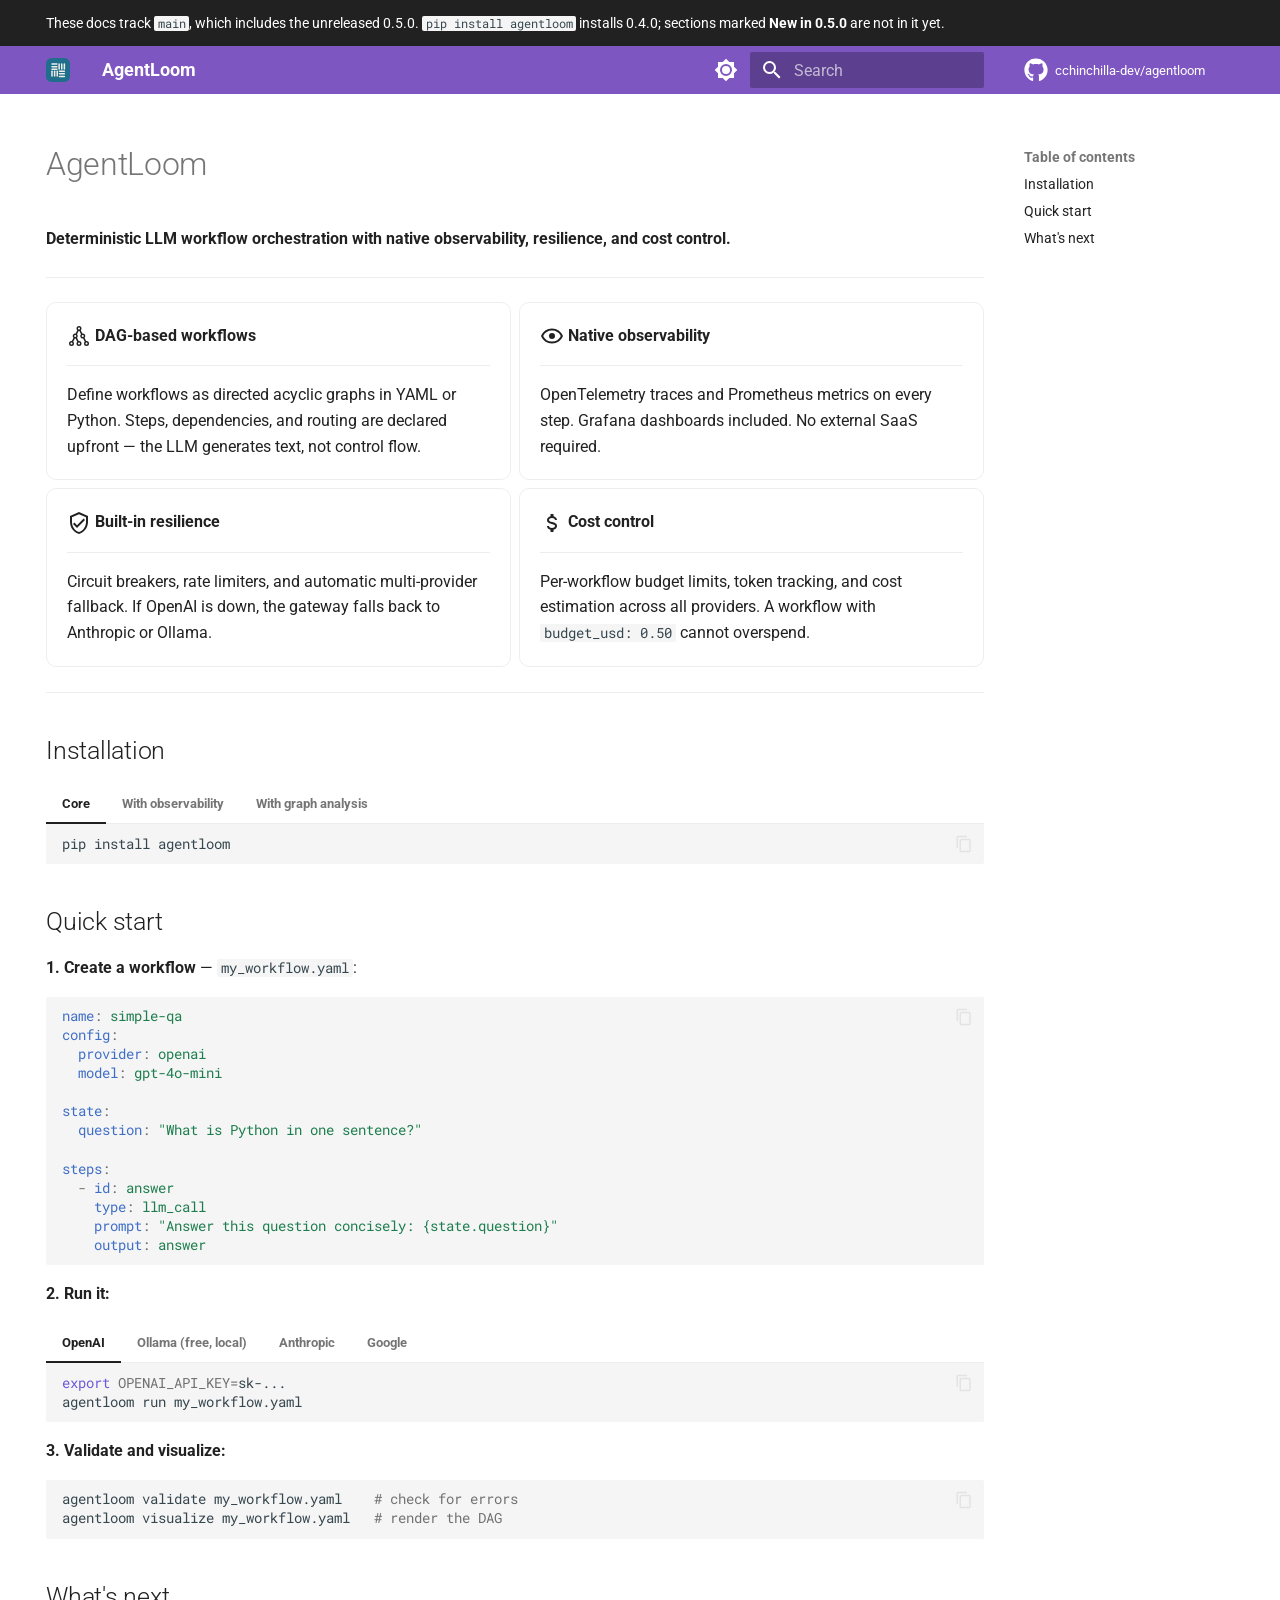
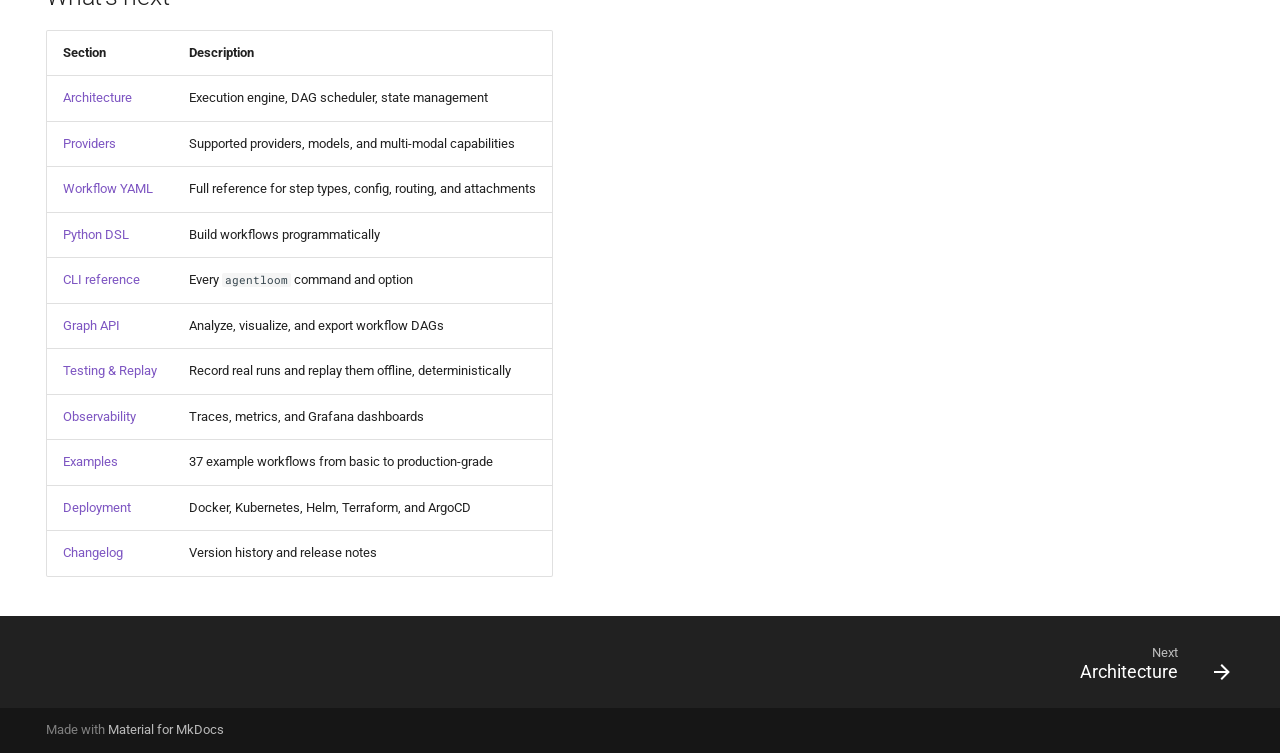
==== commit a21db91b: "Deployed 05a80df with MkDocs version: 1.6.1" ====
--- a/index.html
+++ b/index.html
@@ -20,7 +20,7 @@
         
       
       
-      <link rel="icon" href="images/logo_transparecy.png">
+      <link rel="icon" href="images/logo.svg">
       <meta name="generator" content="mkdocs-1.6.1, mkdocs-material-9.7.6">
     
     
@@ -85,6 +85,16 @@
     </div>
     <div data-md-component="announce">
       
+        <aside class="md-banner">
+          <div class="md-banner__inner md-grid md-typeset">
+            
+            
+These docs track <code>main</code>, which includes the unreleased 0.5.0. <code>pip install agentloom</code> installs 0.4.0; sections marked <strong>New in 0.5.0</strong> are not in it yet.
+
+          </div>
+          
+        </aside>
+      
     </div>
     
     
@@ -96,7 +106,7 @@
   <nav class="md-header__inner md-grid" aria-label="Header">
     <a href="." title="AgentLoom" class="md-header__button md-logo" aria-label="AgentLoom" data-md-component="logo">
       
-  <img src="images/logo_transparecy.png" alt="logo">
+  <img src="images/logo.svg" alt="logo">
 
     </a>
     <label class="md-header__button md-icon" for="__drawer">
@@ -235,7 +245,7 @@
   <label class="md-nav__title" for="__drawer">
     <a href="." title="AgentLoom" class="md-nav__button md-logo" aria-label="AgentLoom" data-md-component="logo">
       
-  <img src="images/logo_transparecy.png" alt="logo">
+  <img src="images/logo.svg" alt="logo">
 
     </a>
     AgentLoom
@@ -485,6 +495,33 @@
     
   
     Graph API
+  
+
+    
+  </span>
+  
+  
+
+      </a>
+    </li>
+  
+
+    
+      
+      
+  
+  
+  
+  
+    <li class="md-nav__item">
+      <a href="cli/" class="md-nav__link">
+        
+  
+  
+  <span class="md-ellipsis">
+    
+  
+    CLI reference
   
 
     
@@ -817,7 +854,7 @@
 </div>
 <div class="tabbed-block">
 <div class="highlight"><pre><span></span><code><a id="__codelineno-6-1" name="__codelineno-6-1" href="#__codelineno-6-1"></a><span class="nb">export</span><span class="w"> </span><span class="nv">ANTHROPIC_API_KEY</span><span class="o">=</span>sk-ant-...
-<a id="__codelineno-6-2" name="__codelineno-6-2" href="#__codelineno-6-2"></a>agentloom<span class="w"> </span>run<span class="w"> </span>my_workflow.yaml<span class="w"> </span>--provider<span class="w"> </span>anthropic<span class="w"> </span>--model<span class="w"> </span>claude-sonnet-4-20250514
+<a id="__codelineno-6-2" name="__codelineno-6-2" href="#__codelineno-6-2"></a>agentloom<span class="w"> </span>run<span class="w"> </span>my_workflow.yaml<span class="w"> </span>--provider<span class="w"> </span>anthropic<span class="w"> </span>--model<span class="w"> </span>claude-sonnet-4-6
 </code></pre></div>
 </div>
 <div class="tabbed-block">
@@ -857,16 +894,24 @@
 <td>Build workflows programmatically</td>
 </tr>
 <tr>
+<td><a href="cli/">CLI reference</a></td>
+<td>Every <code>agentloom</code> command and option</td>
+</tr>
+<tr>
 <td><a href="graph-api/">Graph API</a></td>
 <td>Analyze, visualize, and export workflow DAGs</td>
 </tr>
 <tr>
+<td><a href="testing-and-replay/">Testing &amp; Replay</a></td>
+<td>Record real runs and replay them offline, deterministically</td>
+</tr>
+<tr>
 <td><a href="observability/">Observability</a></td>
 <td>Traces, metrics, and Grafana dashboards</td>
 </tr>
 <tr>
 <td><a href="examples/">Examples</a></td>
-<td>27 example workflows from basic to production-grade</td>
+<td>37 example workflows from basic to production-grade</td>
 </tr>
 <tr>
 <td><a href="deployment/">Deployment</a></td>
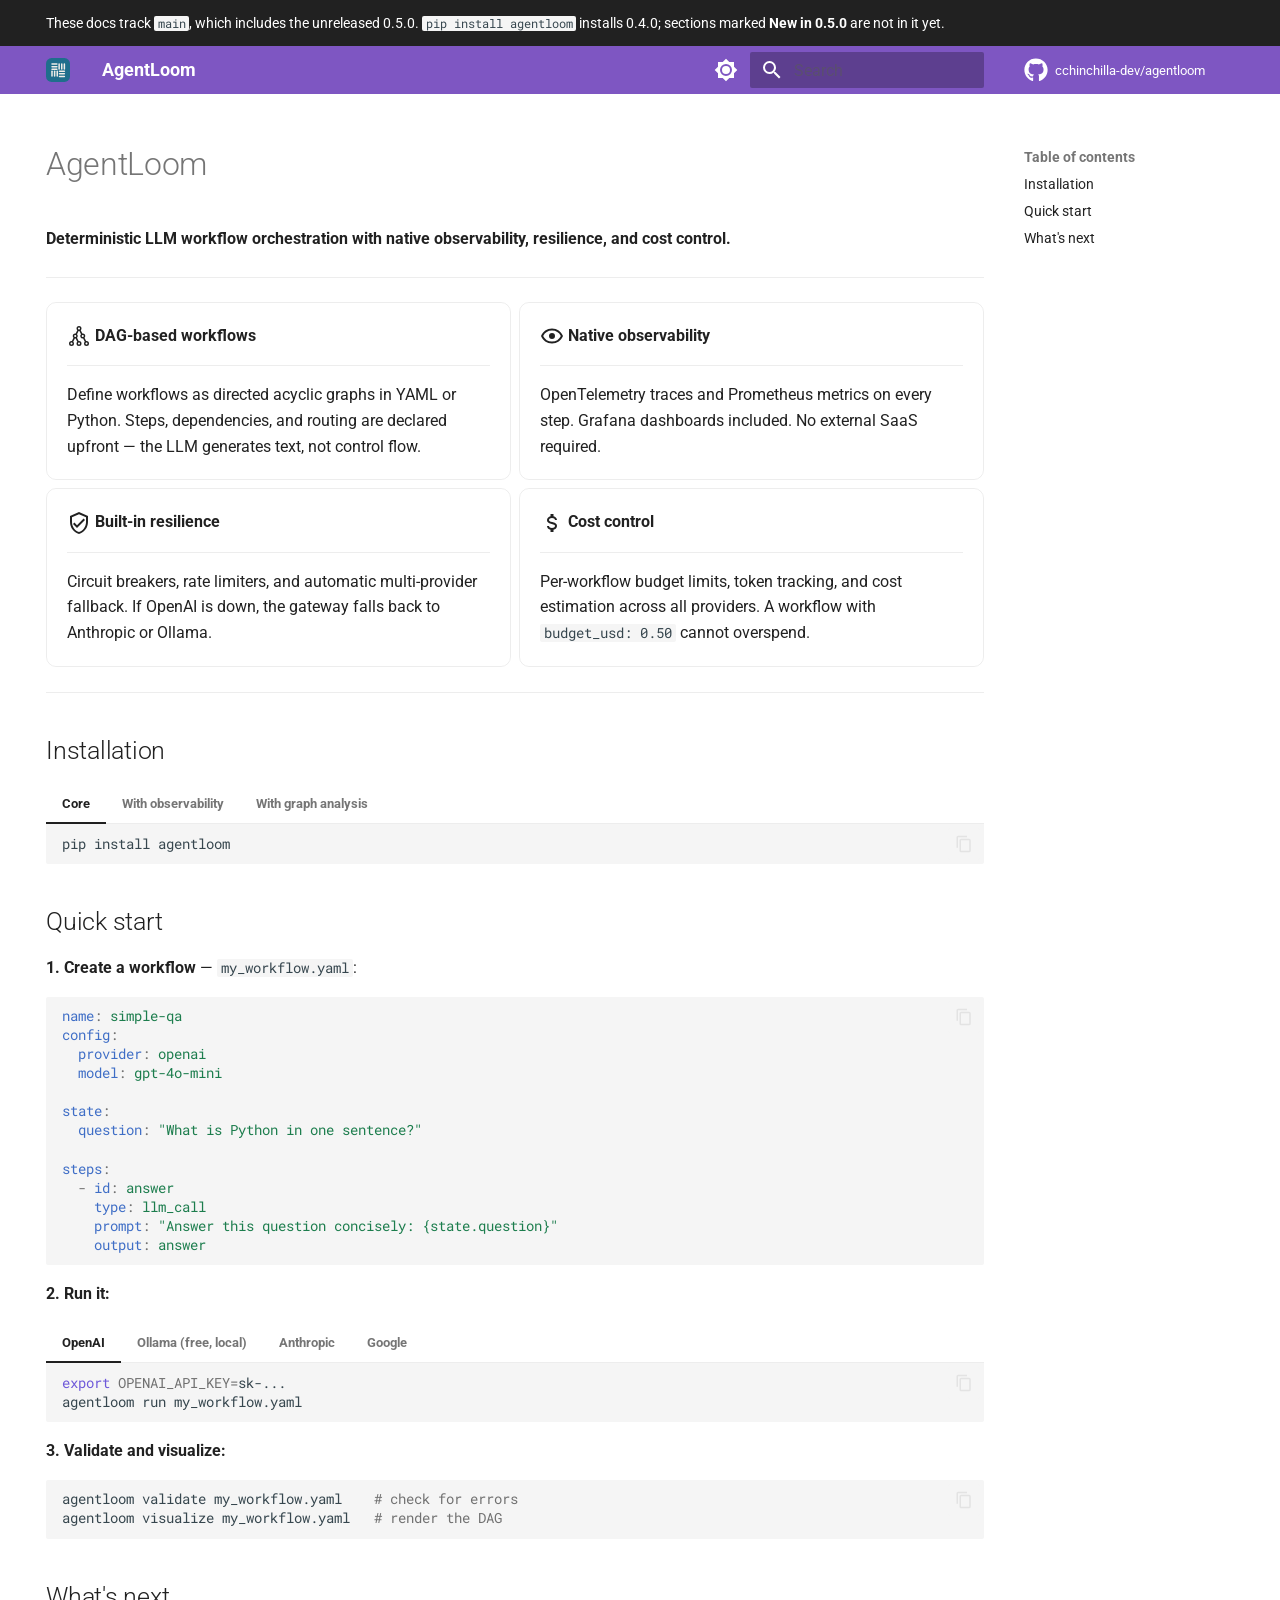
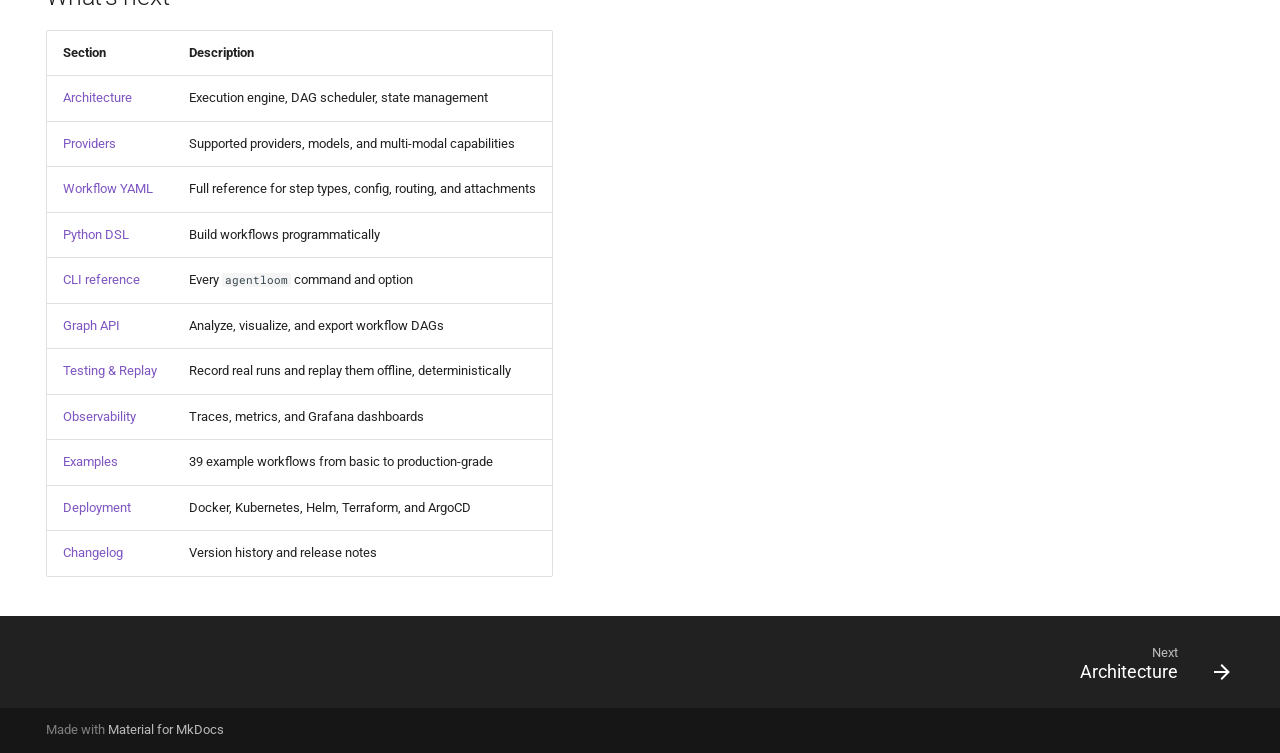
==== commit eed6ca0a: "Deployed f0de86f with MkDocs version: 1.6.1" ====
--- a/index.html
+++ b/index.html
@@ -911,7 +911,7 @@
 </tr>
 <tr>
 <td><a href="examples/">Examples</a></td>
-<td>37 example workflows from basic to production-grade</td>
+<td>39 example workflows from basic to production-grade</td>
 </tr>
 <tr>
 <td><a href="deployment/">Deployment</a></td>
